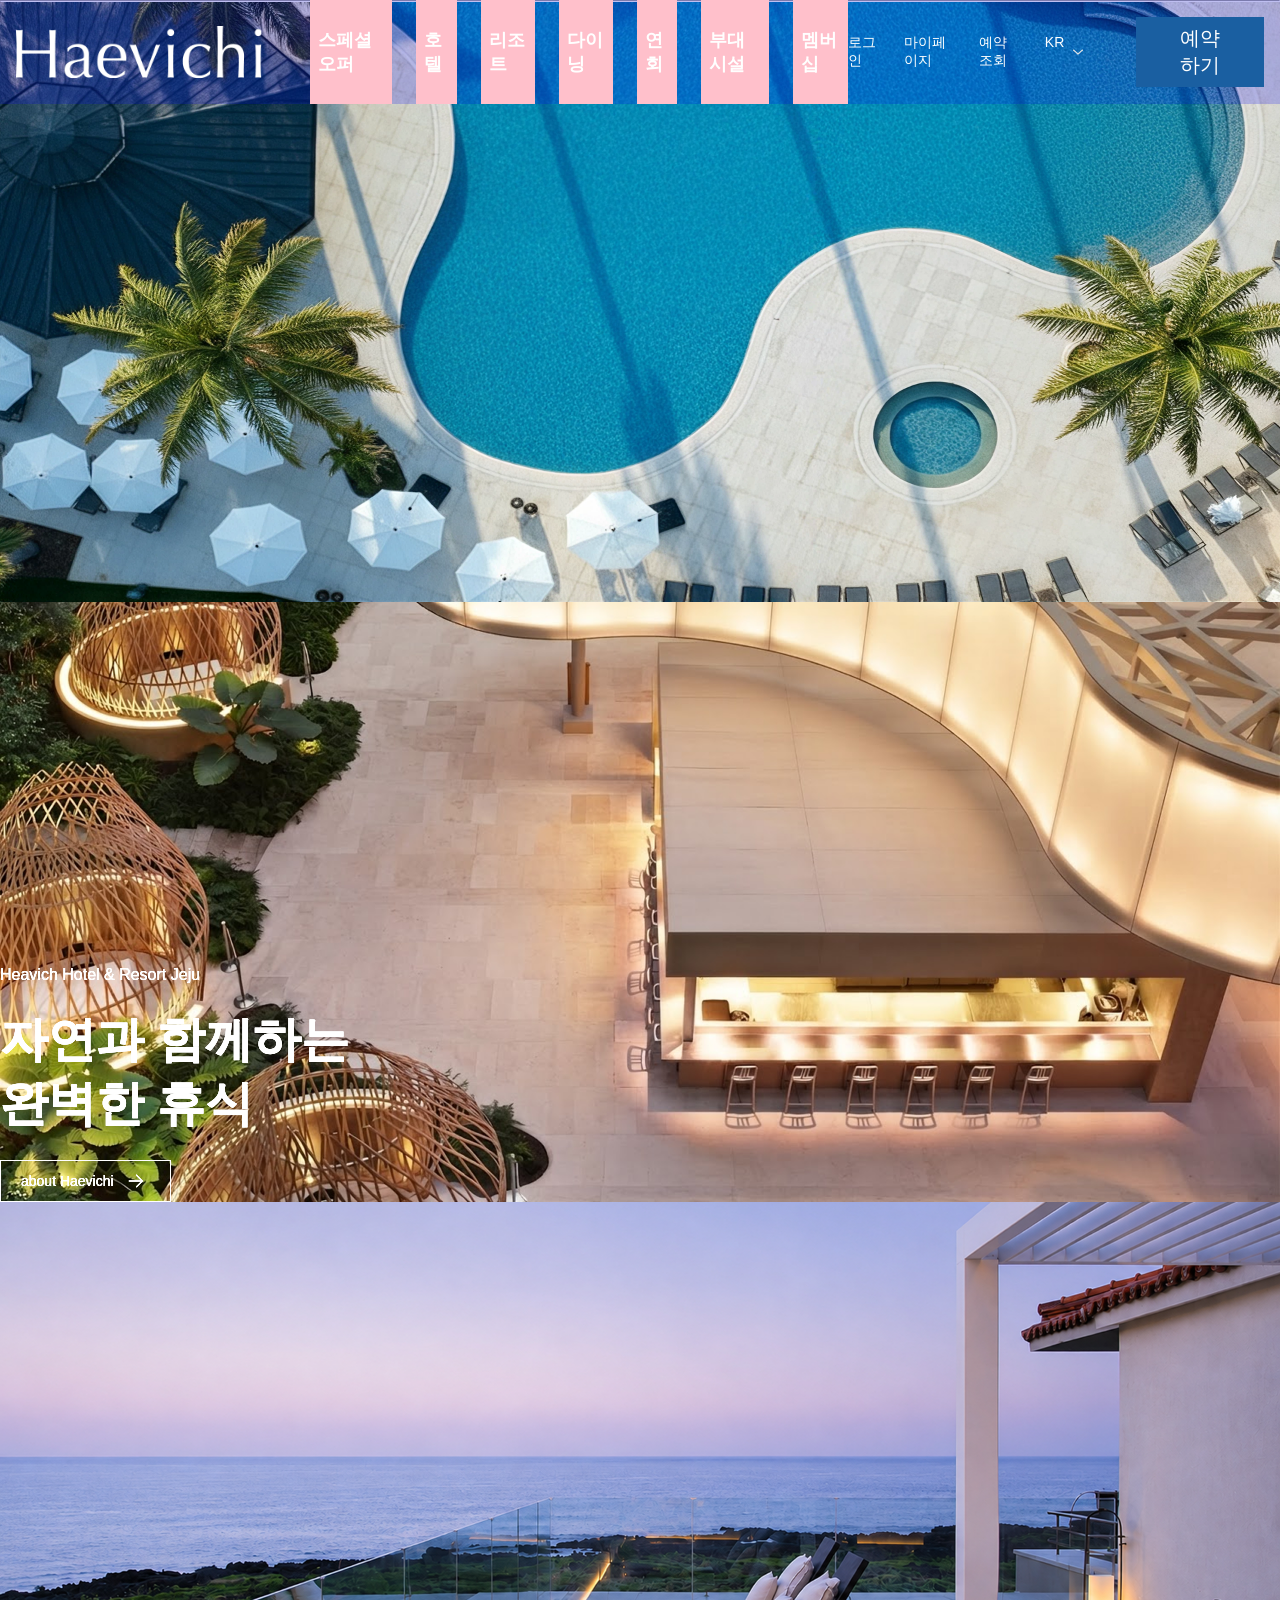
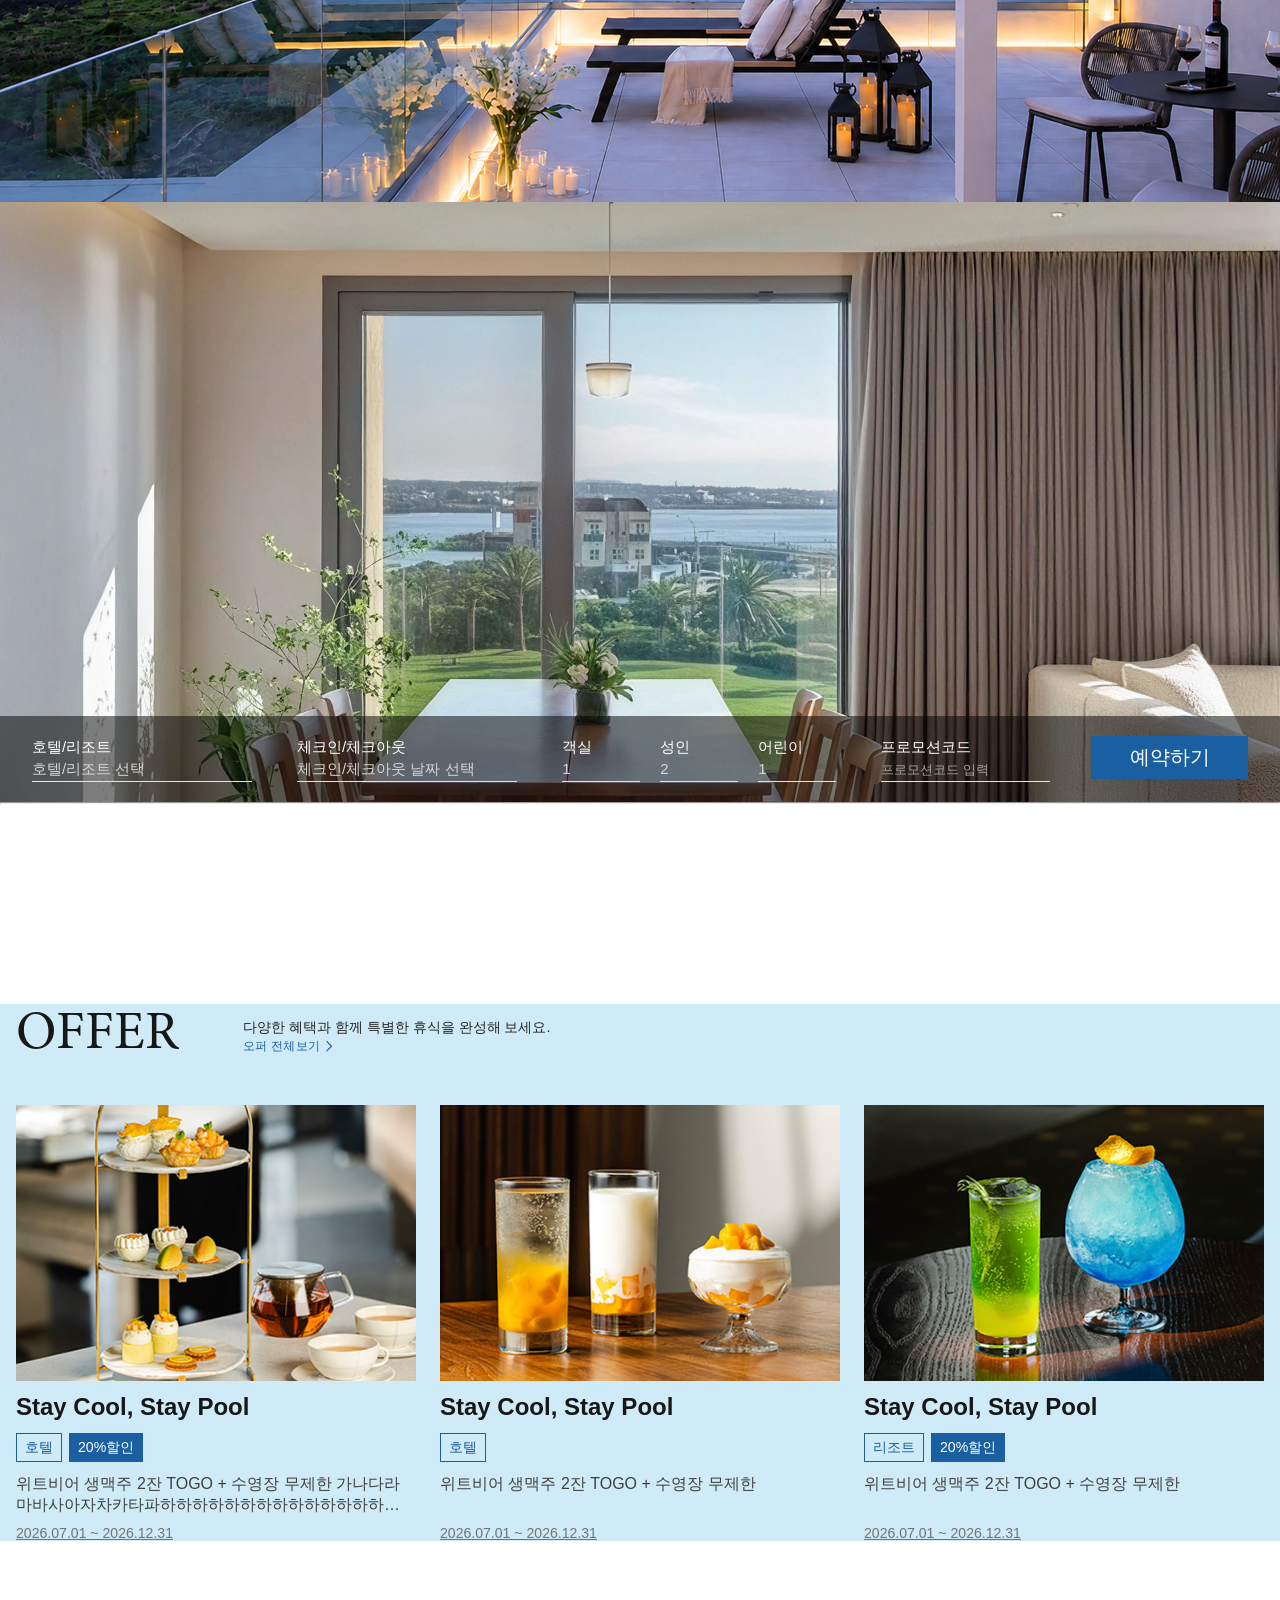
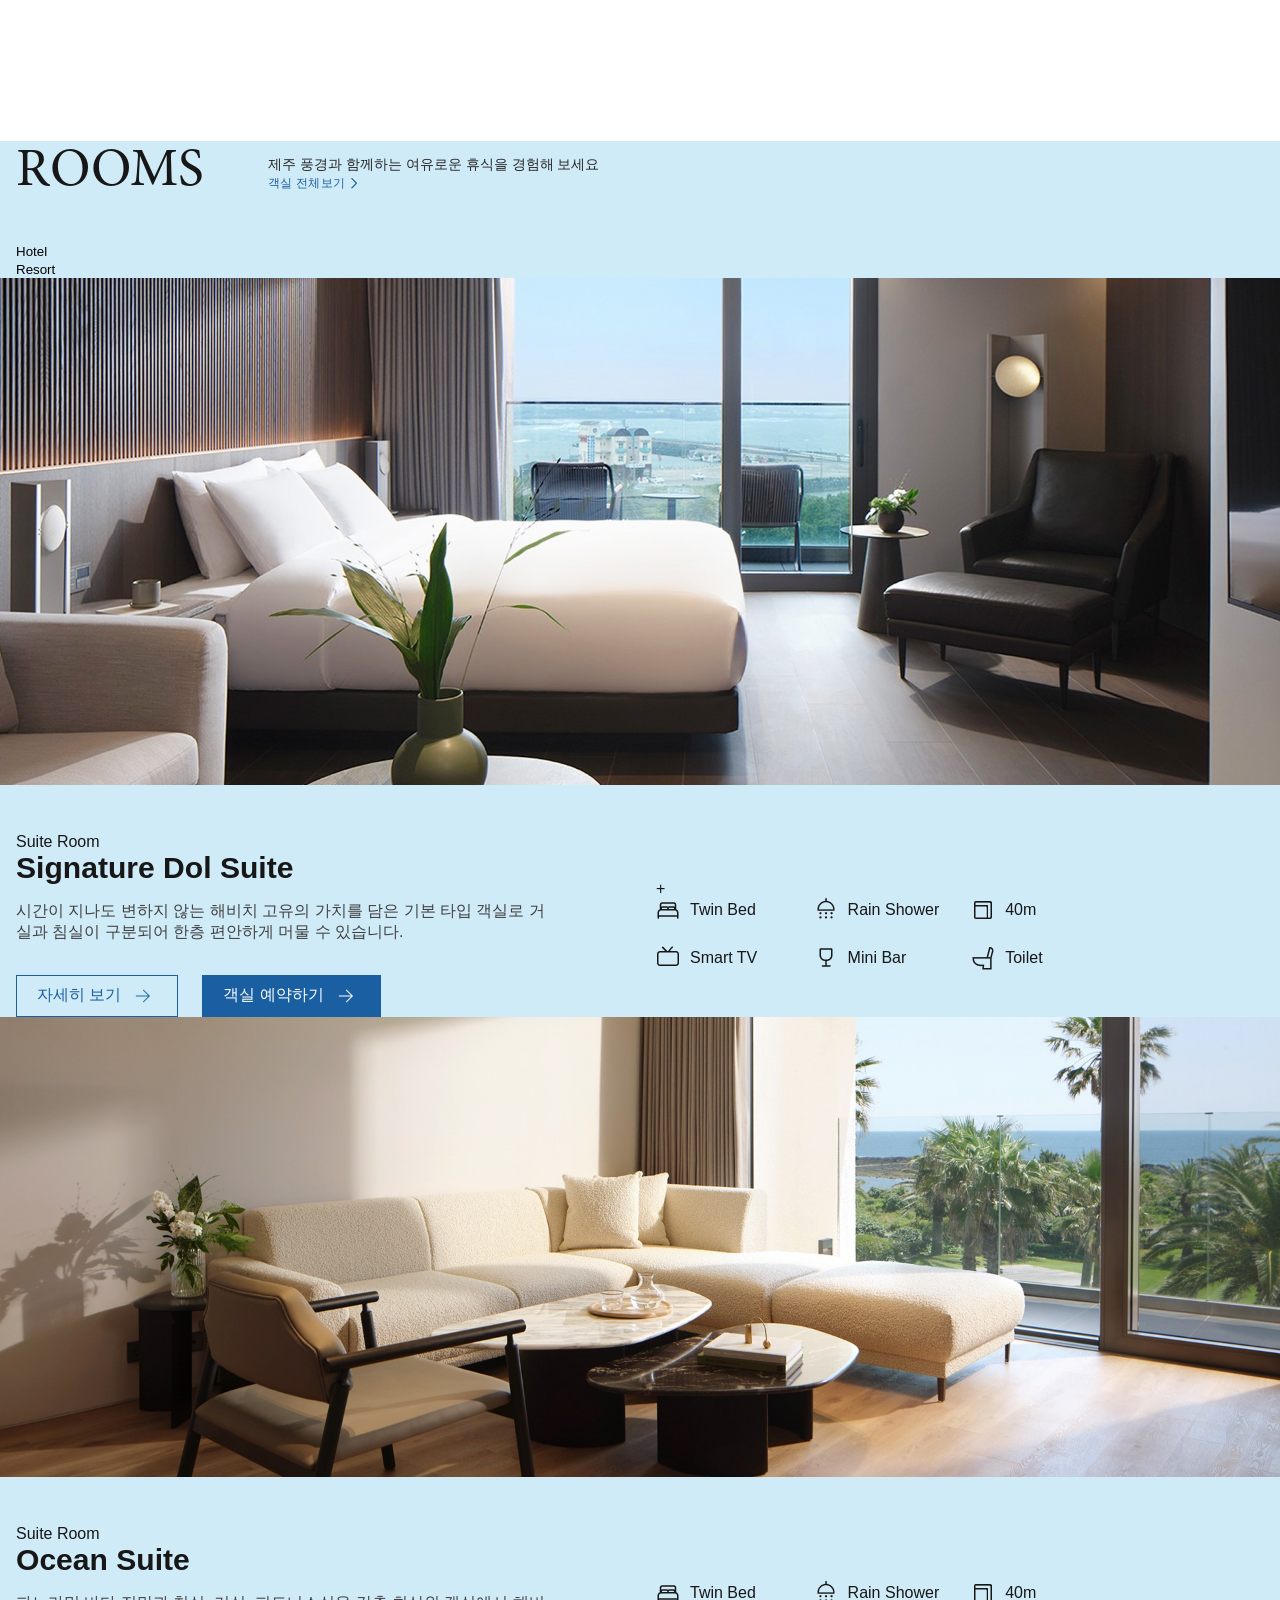
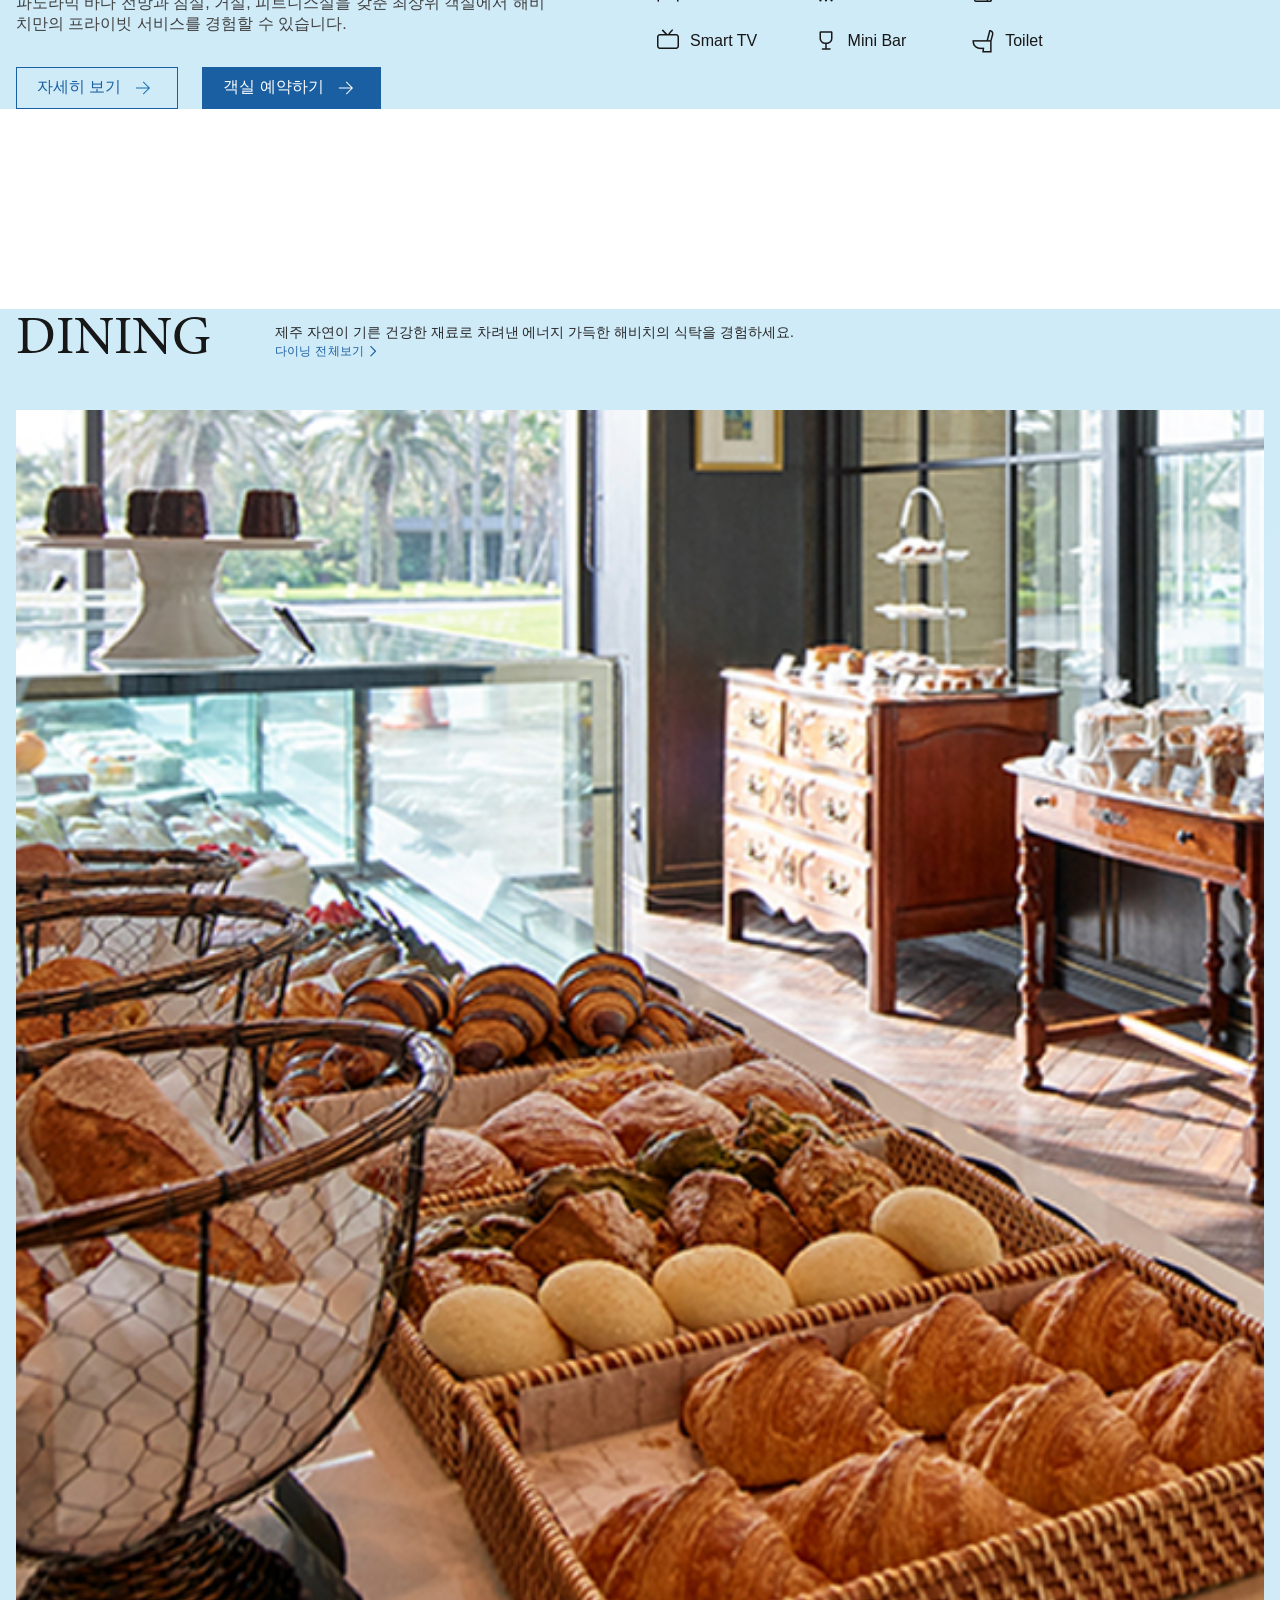
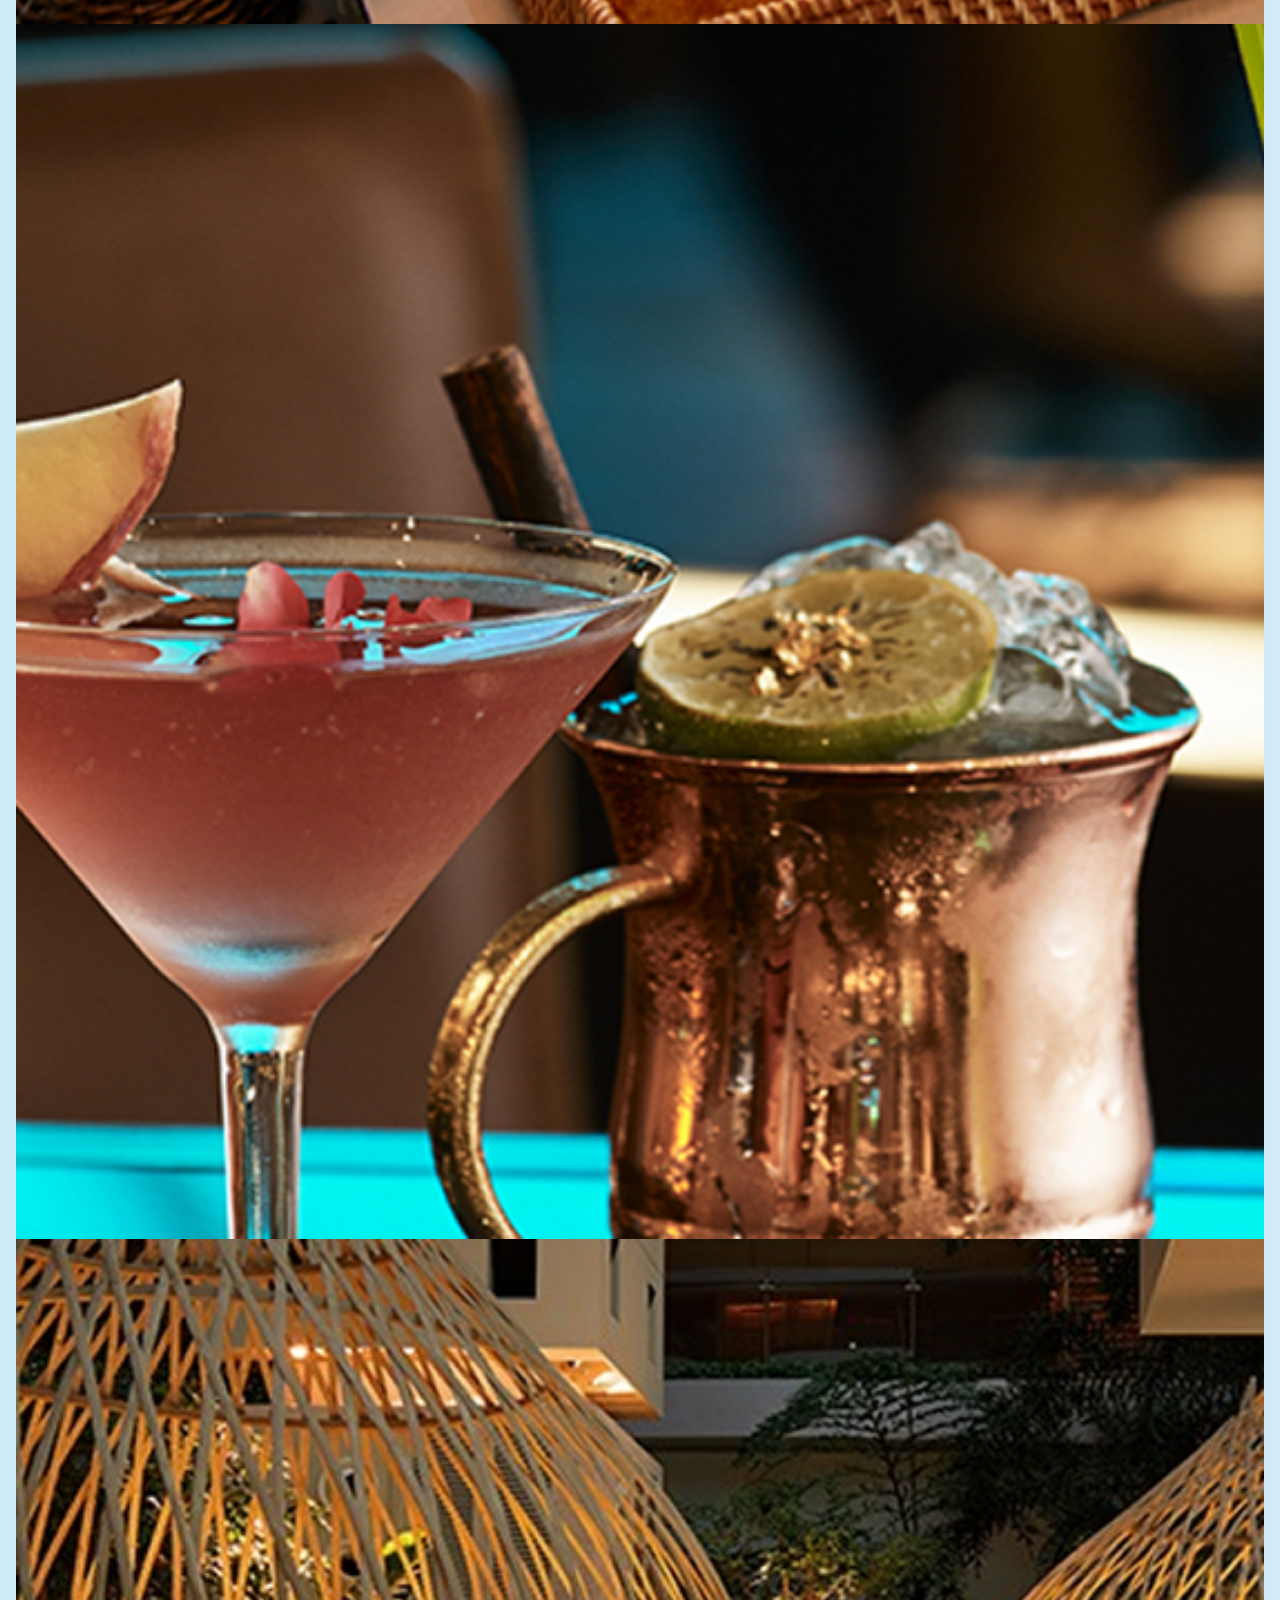
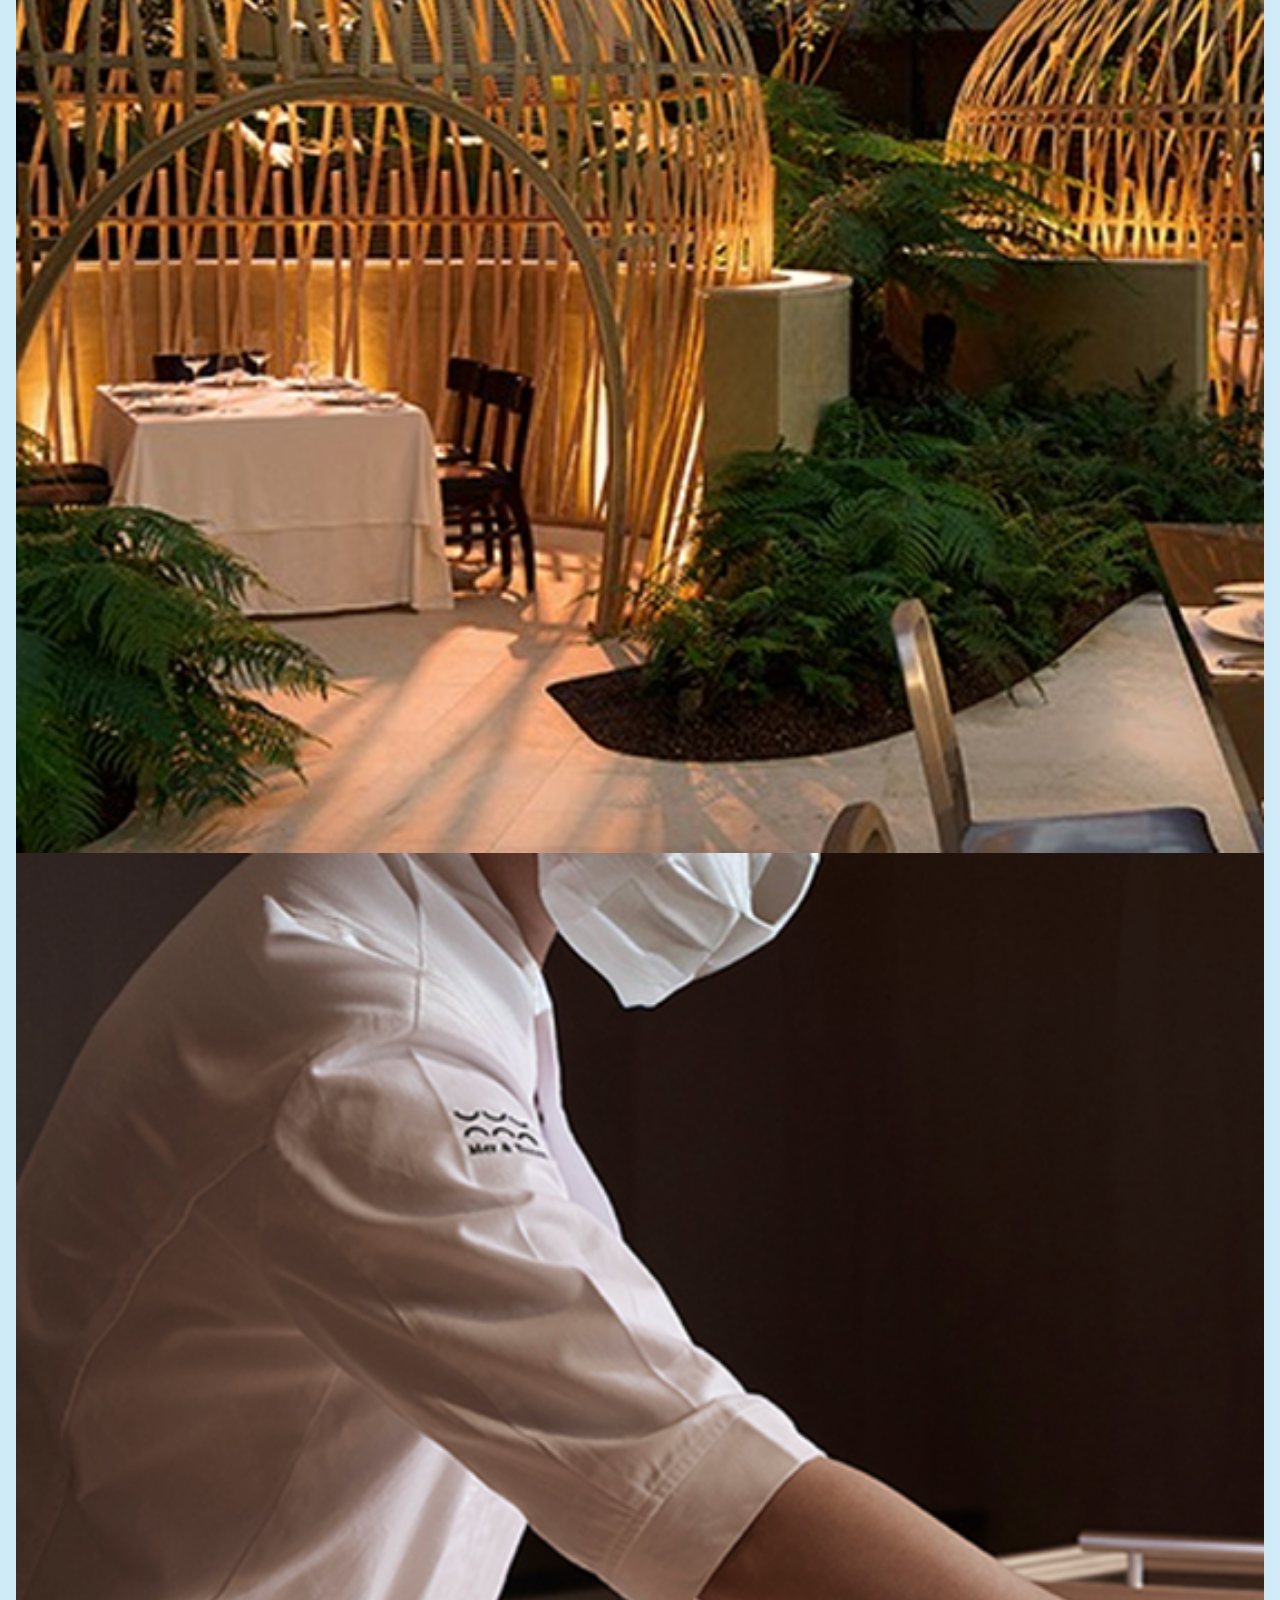
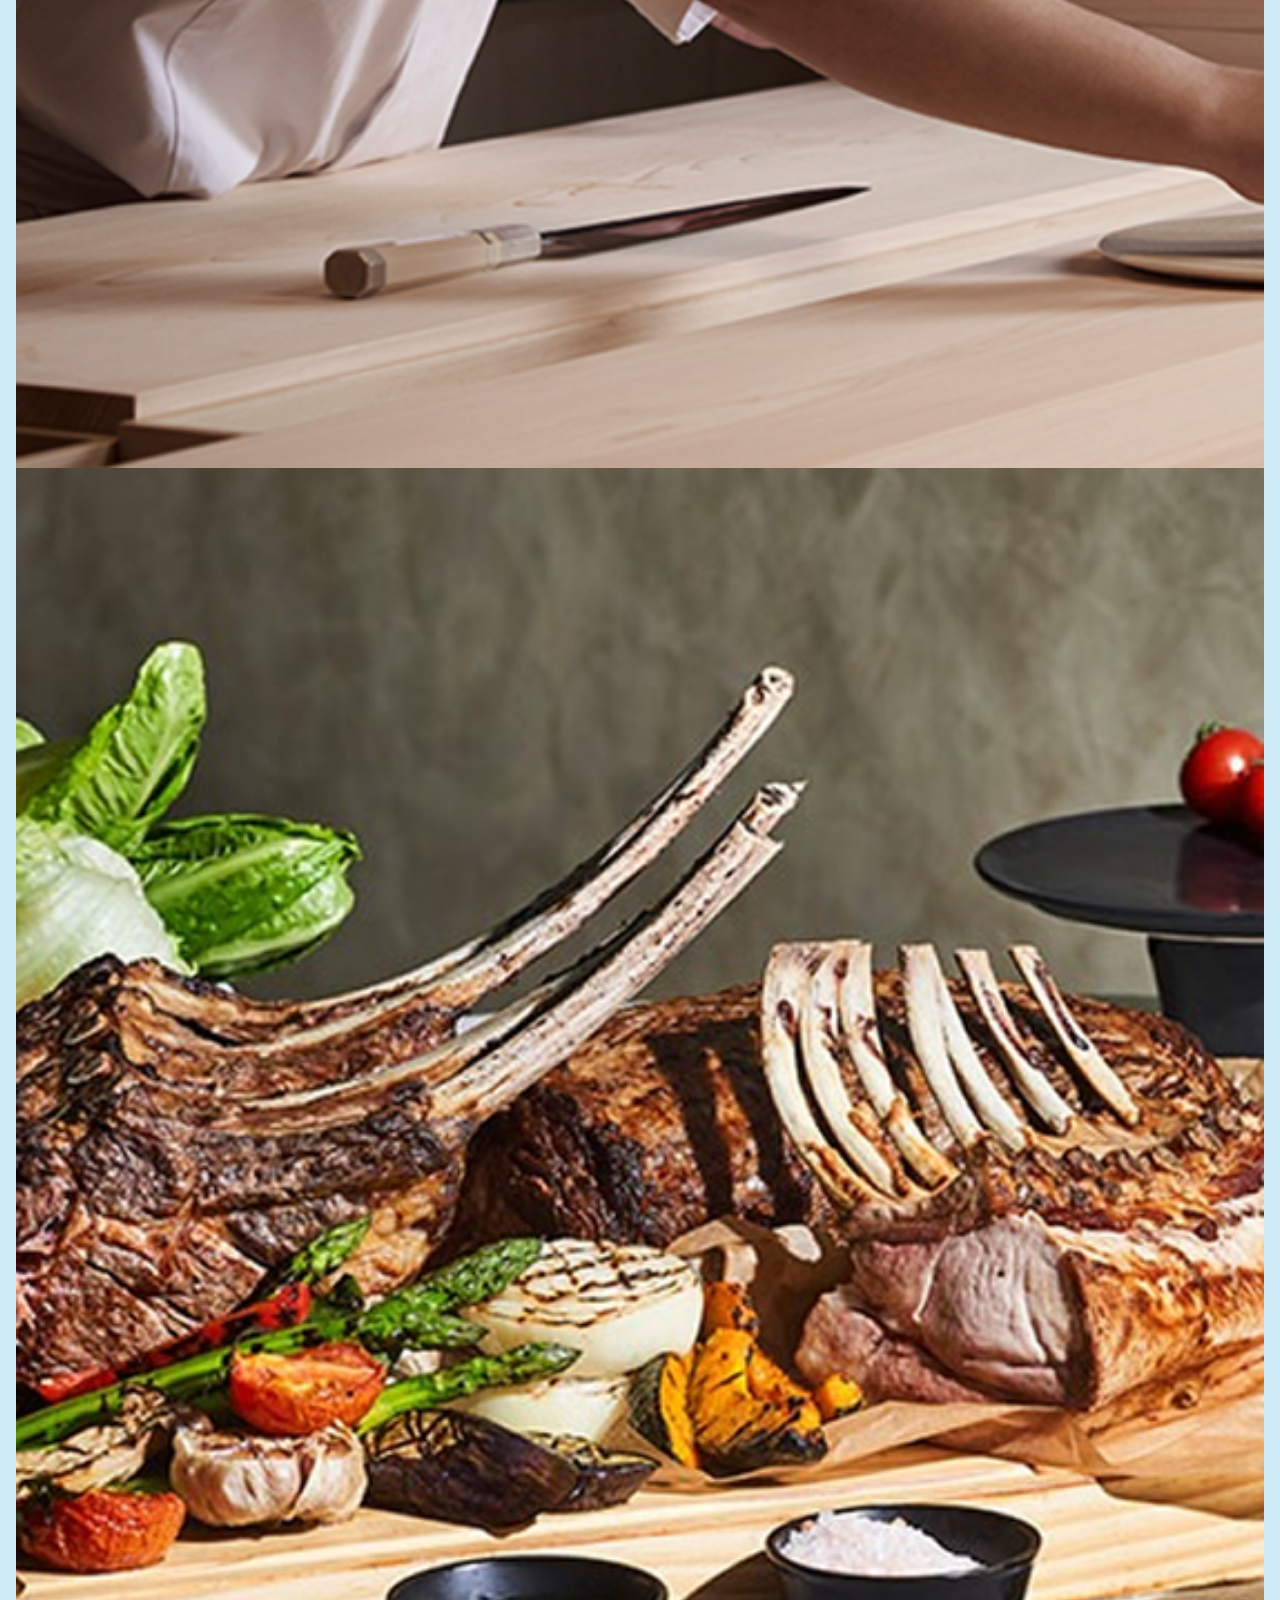
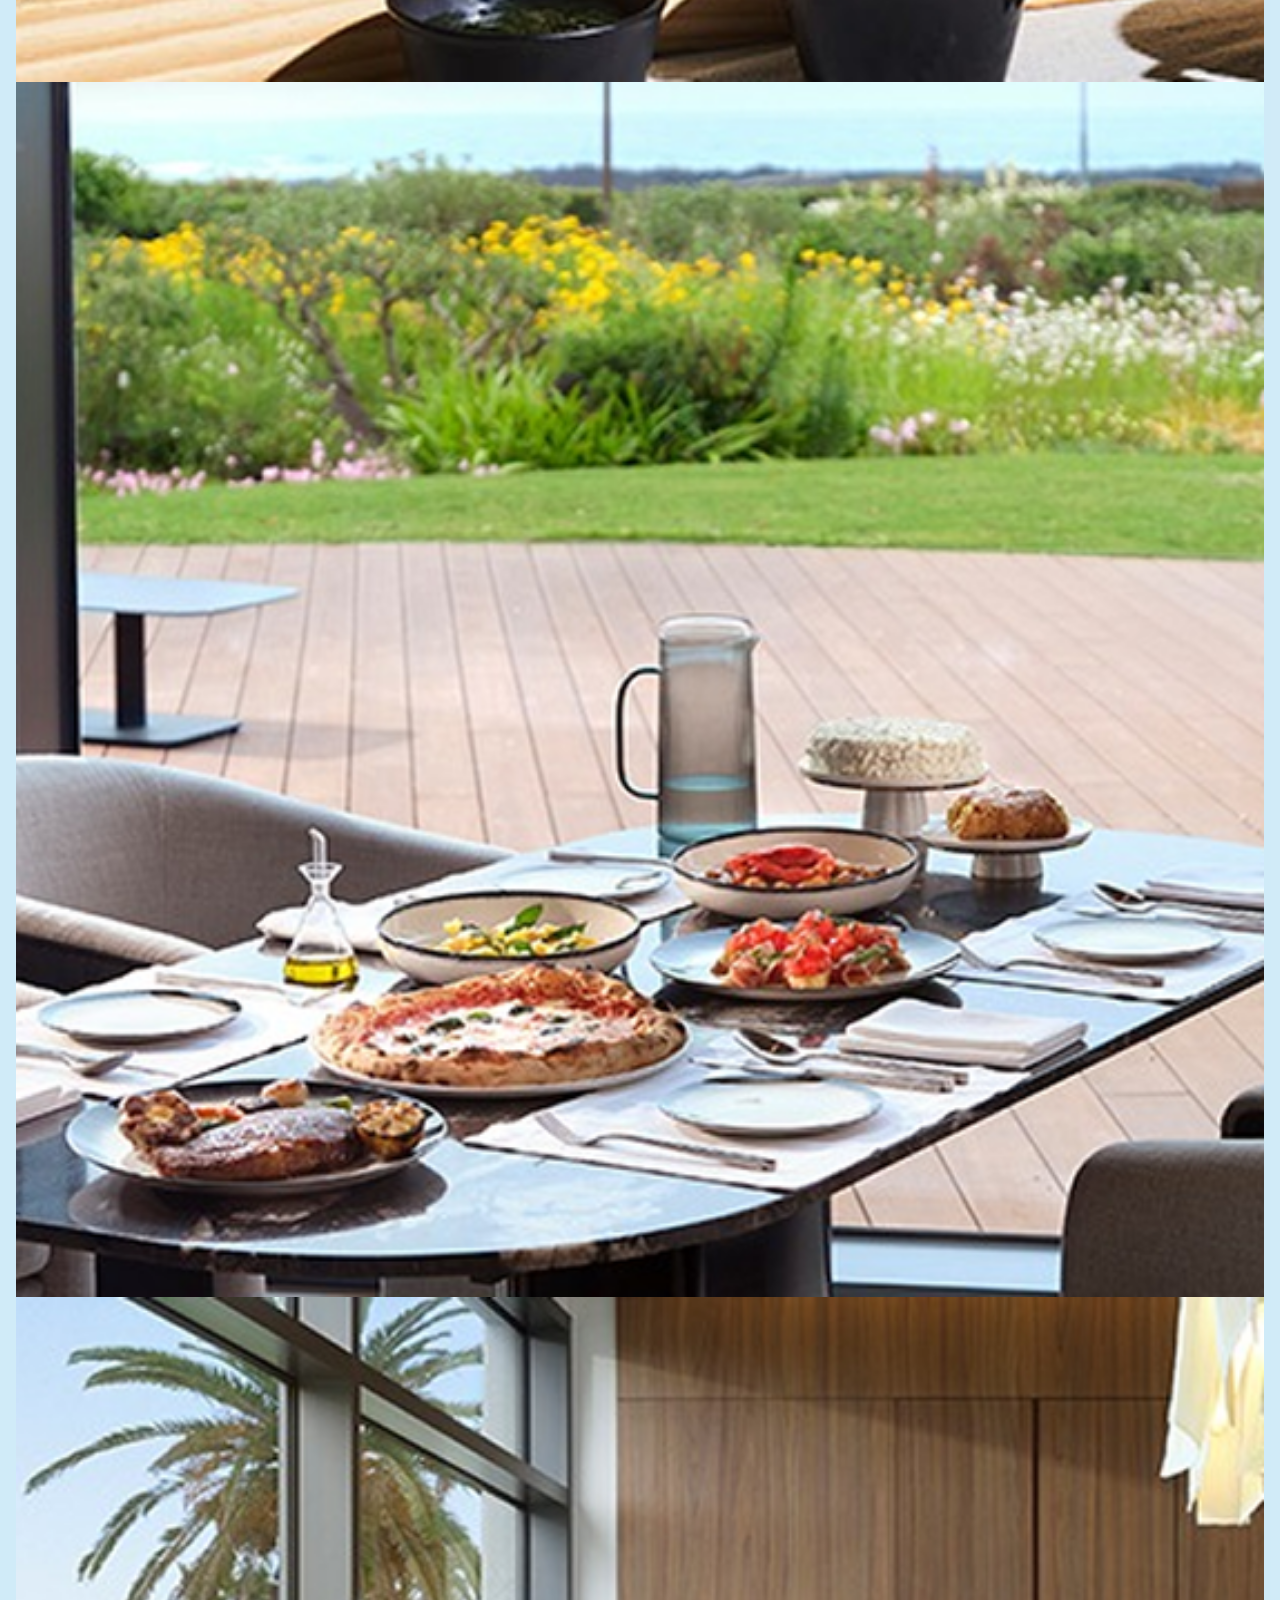
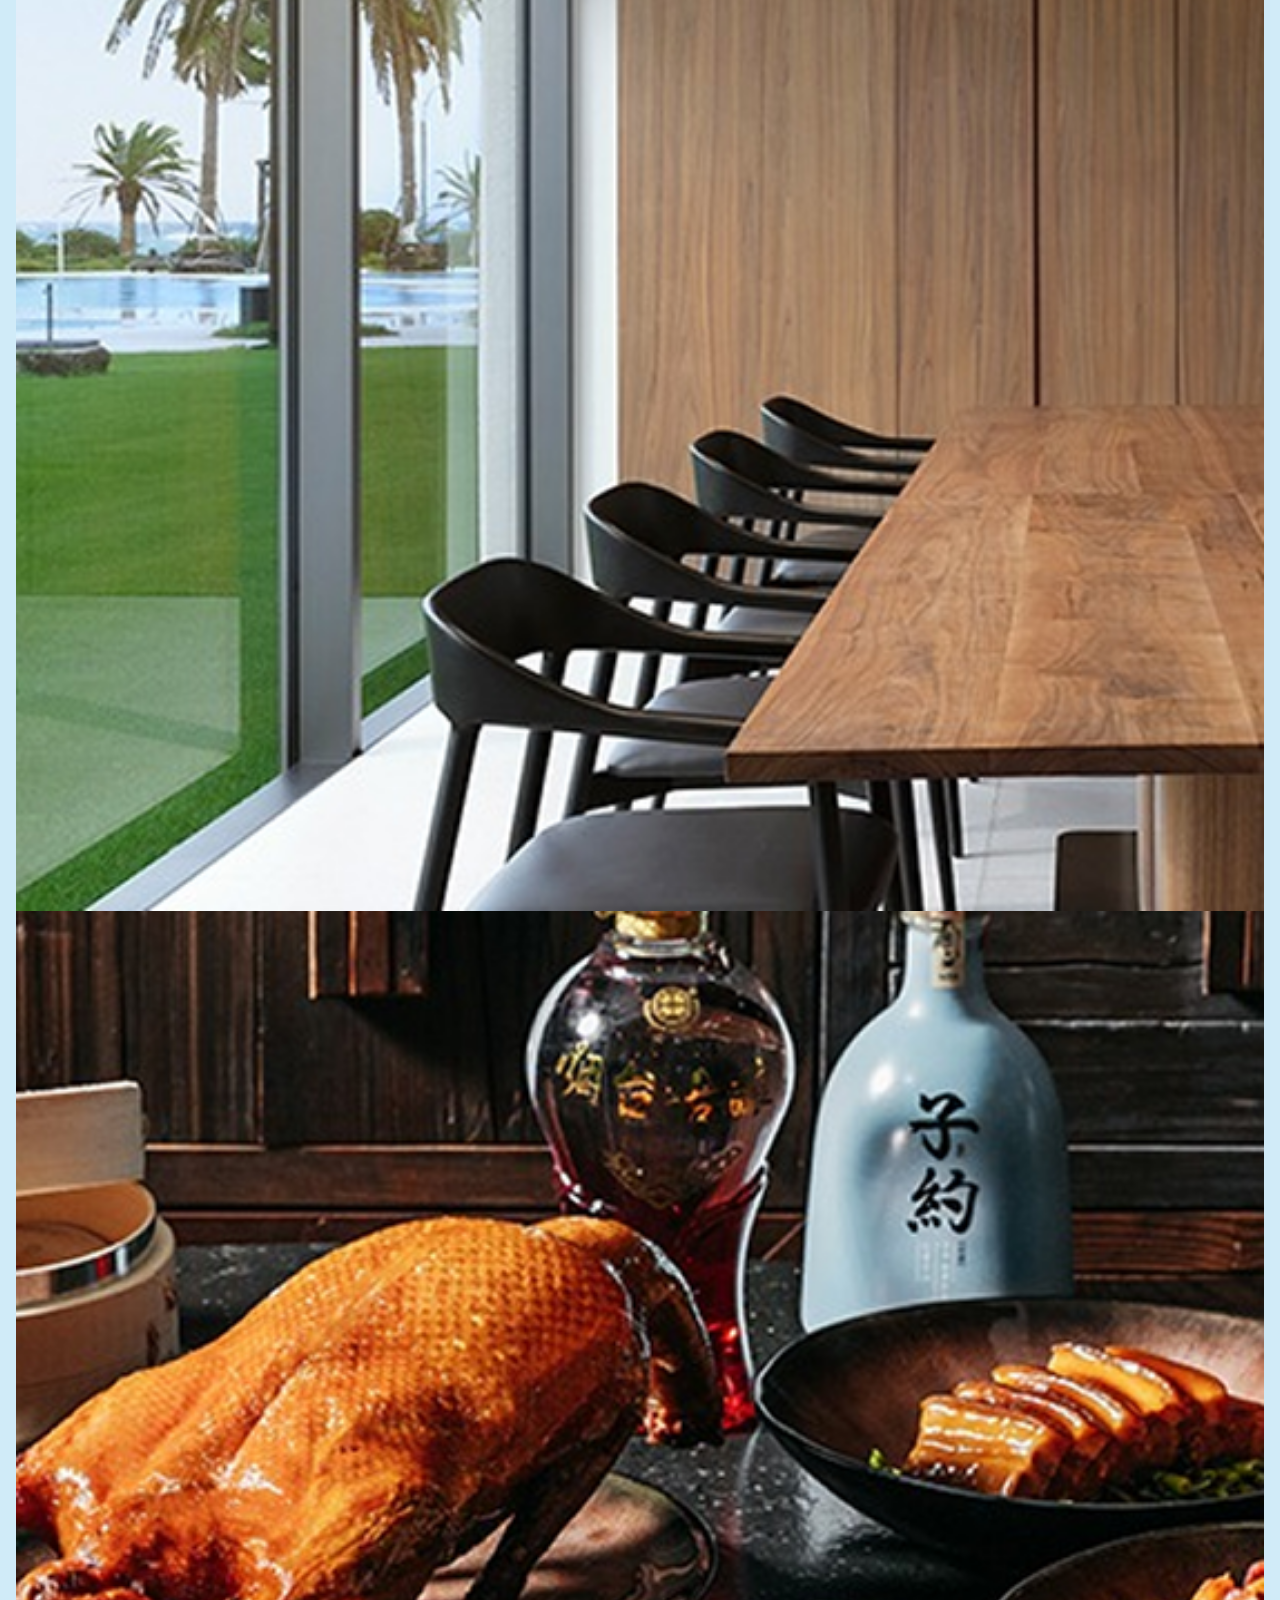
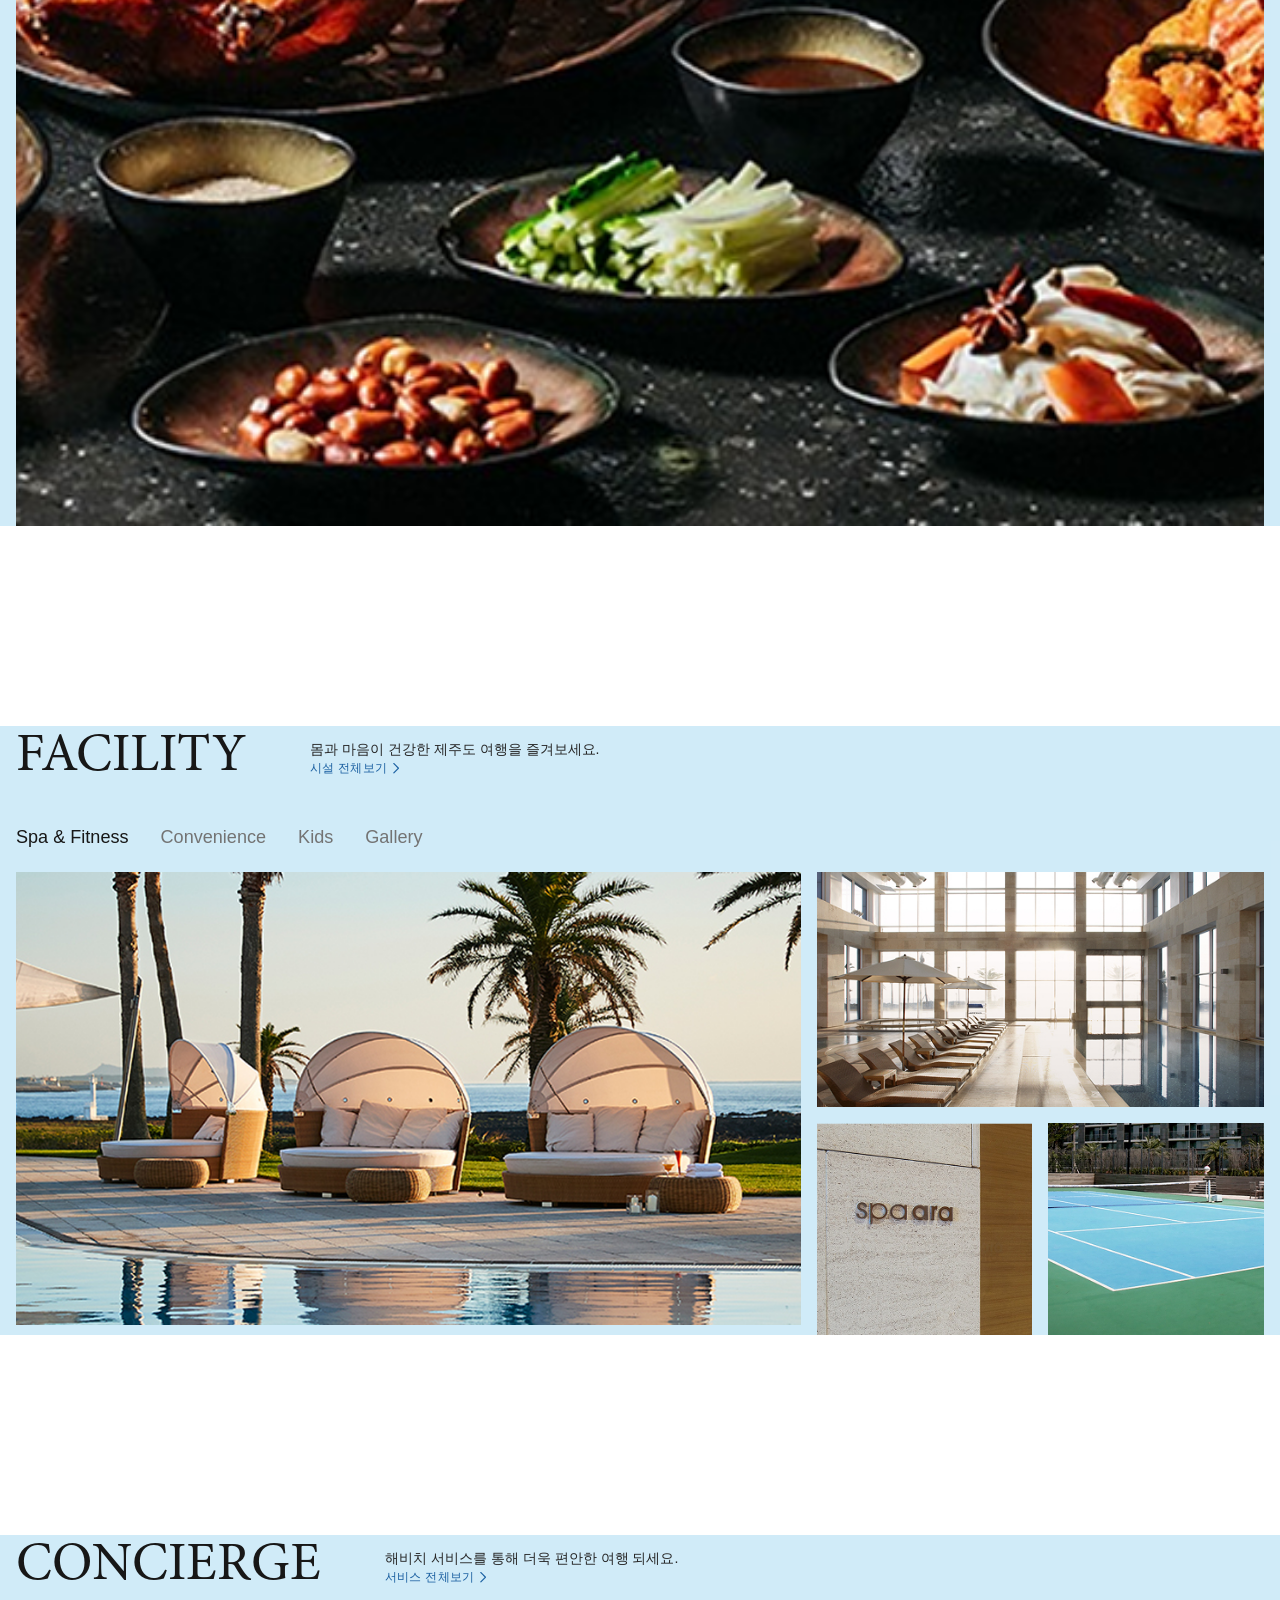
==== index.html @ 2979c154 "01-해비치 반응형까지 1차 완성" ====
<!DOCTYPE html>
<html lang="ko">

<head>
    <meta charset="UTF-8">
    <meta name="viewport" content="width=device-width, initial-scale=1.0">
    <title>해비치 호텔&리조트 제주</title>
    <link href="https://unpkg.com/aos@2.3.1/dist/aos.css" rel="stylesheet">
    <link rel="stylesheet" href="https://cdn.jsdelivr.net/npm/swiper@14.0.1/swiper-bundle.min.css" />
    <link rel="stylesheet" href="./css/common.css">
    <link rel="stylesheet" href="./font/font.css">
    <link rel="stylesheet" href="./css/style.css">
</head>

<body>
    <!-- skip -->
    <div class="skip-nav">
        <a href="#main">본문 바로가기</a>
    </div>
    <!-- 1. header -->
    <header>
        <div class="sub-bg"></div>
        <div class="header-inner">
            <div class="header-left">
                <h1 class="logo">
                    <a href="#">
                        <img src="./jeju_img/img_logo.png" alt="haevichi logo">
                    </a>
                </h1>
                <nav id="main-nav" aria-label="주요 메뉴">
                    <button type="button" class="close-btn" aria-label="메뉴 닫기"><i aria-hidden="true">close</i></button>
                    <ul class="main-menu">
                        <li>
                            <a href="#">스페셜오퍼</a>
                            <ul class="depth2">
                                <li><a href="#">객실패키지</a></li>
                                <li><a href="#">다이닝 프로모션</a></li>
                            </ul>
                        </li>
                        <li>
                            <a href="#">호텔</a>
                            <ul class="depth2">
                                <li>
                                    <a href="#">스탠다드</a>
                                    <ul class="depth3">
                                        <li><a href="#">수페리어</a></li>
                                        <li><a href="#">디럭스</a></li>
                                        <li><a href="#">이그제큐티브</a></li>
                                        <li><a href="#">온돌</a></li>
                                    </ul>
                                </li>
                                <li>
                                    <a href="#">스위트</a>
                                    <ul class="depth3">
                                        <li><a href="#">오션 스위트</a></li>
                                        <li><a href="#">패밀리 스위트</a></li>
                                        <li><a href="#">킹 스위트</a></li>
                                        <li><a href="#">온돌 스위트</a></li>
                                    </ul>
                                </li>
                                <li>
                                    <a href="#">프리미엄 스위트</a>
                                    <ul class="depth3">
                                        <li><a href="#">해비치/로얄 스위트</a></li>
                                        <li><a href="#">프레지덴셜 스위트</a></li>
                                    </ul>
                                </li>
                                <li>
                                    <a href="#">특별객실</a>
                                    <ul class="depth3">
                                        <li><a href="#">아니스지 스페이스</a></li>
                                    </ul>
                                </li>
                            </ul>
                        </li>
                        <li>
                            <a href="#">리조트</a>
                            <ul class="depth2">
                                <li>
                                    <a href="#">스위트</a>
                                    <ul class="depth3">
                                        <li><a href="#">주니어 스위트</a></li>
                                        <li><a href="#">오션 스위트</a></li>
                                        <li><a href="#">팜 스위트</a></li>
                                    </ul>
                                </li>
                                <li>
                                    <a href="#">프리미엄 스위트</a>
                                    <ul class="depth3">
                                        <li><a href="#">주니어스위트 테라스</a></li>
                                        <li><a href="#">클래식 스위트</a></li>
                                        <li><a href="#">그랜드 스위트</a></li>
                                    </ul>
                                </li>
                                <li>
                                    <a href="#">시그니처 스위트</a>
                                    <ul class="depth3">
                                        <li><a href="#">시그니처 돌 스위트</a></li>
                                        <li><a href="#">시그니처 바다 스위트</a></li>
                                        <li><a href="#">시그니처 노을 스위트</a></li>
                                    </ul>
                                </li>
                                <li>
                                    <a href="#">특별객실</a>
                                    <ul class="depth3">
                                        <li><a href="#">마스터 스위트</a></li>
                                    </ul>
                                </li>
                            </ul>
                        </li>
                        <li>
                            <a href="#">다이닝</a>
                            <ul class="depth2">
                                <li>
                                    <a href="#">레스토랑</a>
                                    <ul class="depth3">
                                        <li><a href="#">밀리우</a></li>
                                        <li><a href="#">메르&테르</a></li>
                                        <li><a href="#">섬모라</a></li>
                                        <li><a href="#">이디</a></li>
                                        <li><a href="#">하노루</a></li>
                                        <li><a href="#">다랑쉬</a></li>
                                    </ul>
                                </li>
                                <li>
                                    <a href="#">바</a>
                                    <ul class="depth3">
                                        <li><a href="#">바99</a></li>
                                    </ul>
                                </li>
                                <li>
                                    <a href="#">베이커리</a>
                                    <ul class="depth3">
                                        <li><a href="#">마고</a></li>
                                    </ul>
                                </li>
                            </ul>
                        </li>
                        <li>
                            <a href="#">연회</a>
                            <ul class="depth2">
                                <li><a href="#">그랜드볼륨</a></li>
                                <li><a href="#">크리스탈홀</a></li>
                                <li><a href="#">소규모 연회장</a></li>
                                <li><a href="#">케이터링</a></li>
                                <li><a href="#">상담문의</a></li>
                            </ul>
                        </li>
                        <li>
                            <a href="#">부대시설</a>
                            <ul class="depth2">
                                <li>
                                    <a href="#">스파 & 피트니스</a>
                                    <ul class="depth3">
                                        <li><a href="#">트윈 풀 (실내)</a></li>
                                        <li><a href="#">트윈 풀 (실외)</a></li>
                                        <li><a href="#">더 써드풀 (실외)</a></li>
                                        <li><a href="#">사우나</a></li>
                                        <li><a href="#">스파</a></li>
                                        <li><a href="#">피트니스 센터</a></li>
                                        <li><a href="#">테니스코드</a></li>
                                    </ul>
                                </li>
                                <li>
                                    <a href="#">편의시설</a>
                                    <ul class="depth3">
                                        <li><a href="#">마리</a></li>
                                        <li><a href="#">비즈니스 센터</a></li>
                                        <li><a href="#">편의점</a></li>
                                    </ul>
                                </li>
                                <li>
                                    <a href="#">키즈시설</a>
                                    <ul class="depth3">
                                        <li><a href="#">놀멍</a></li>
                                        <li><a href="#">엔터테인먼트 존</a></li>
                                    </ul>
                                </li>
                                <li>
                                    <a href="#">갤러리</a>
                                    <ul class="depth3">
                                    </ul>
                                </li>
                            </ul>

                        </li>
                        <li>
                            <a href="#">멤버십</a>
                        </li>
                    </ul>

                </nav>
            </div>
            <div class="header-right">
                <ul class="gnb-list">
                    <li><a href="#">로그인</a></li>
                    <li><a href="#">마이페이지</a></li>
                    <li><a href="#">예약조회</a></li>
                    <li class="lang-btn">
                        <a href="#">
                            <span>KR</span>
                        </a>
                        <ul class="lang-list">
                            <li><a href="#">ENG</a></li>
                            <li><a href="#">KOR</a></li>
                        </ul>
                    </li>
                </ul>
                <div class="re-right">
                    <button>예약하기</button>
                </div>
                <button type="button" class="ham-btn" aria-label="메뉴 열기"><img src="./hamburger-btn.svg" alt=""></button>
            </div>
        </div>
    </header>
    <hr>

    <!-- 2. main -->
    <main id="main">
        <div class="main-slider-wrap">
            <div class="main-slider swiper">
                <ul class="main-slider-list swiper-wrapper">
                    <li class="swiper-slide">
                        <div class="img-box"><img src="./Hero/hero1.png" alt=""></div>
                        <div class="text-box">
                            <span>Heavich Hotel & Resort Jeju</span>
                            <strong>자연과 함께하는<br>
                                완벽한 휴식</strong>
                            <p class="main-slider-more btn btn-white"><a href="#">about Haevichi</a></p>
                        </div>
                    </li>
                    <li class="swiper-slide">
                        <div class="img-box"><img src="./Hero/hero2.png" alt=""></div>
                        <div class="text-box">
                            <span>Heavich Hotel & Resort Jeju</span>
                            <strong>자연과 함께하는<br>
                                완벽한 휴식</strong>
                            <p class="main-slider-more btn btn-white"><a href="#">about Haevichi</a></p>
                        </div>
                    </li>
                    <li class="swiper-slide">
                        <div class="img-box"><img src="./Hero/hero3.png" alt=""></div>
                        <div class="text-box">
                            <span>Heavich Hotel & Resort Jeju</span>
                            <strong>자연과 함께하는<br>
                                완벽한 휴식</strong>
                            <p class="main-slider-more btn btn-white"><a href="#">about Haevichi</a></p>
                        </div>
                    </li>
                    <li class="swiper-slide">
                        <div class="img-box"><img src="./Hero/hero4.png" alt=""></div>
                        <div class="text-box">
                            <span>Heavich Hotel & Resort Jeju</span>
                            <strong>자연과 함께하는<br>
                                완벽한 휴식</strong>
                            <p class="main-slider-more btn btn-white"><a href="#">about Haevichi</a></p>
                        </div>
                    </li>
                </ul>
            </div>
            <div class="reservation-wrap inner">
                <div class="re-left">
                    <div>
                        <p class="re-item-title">호텔/리조트</p>
                        <p class="re-data select-hotel"><a href="#">호텔/리조트 선택</a></p>
                    </div>
                    <div>
                        <p class="re-item-title">체크인/체크아웃</p>
                        <p class="re-data select-date"><a href="#">체크인/체크아웃 날짜 선택</a></p>
                    </div>
                    <div class="count-set-wrap">
                        <div>
                            <p class="re-item-title">객실</p>
                            <p class="re-data select-room"><span>1</span></p>
                        </div>
                        <div>
                            <p class="re-item-title">성인</p>
                            <p class="re-data select-adult"><span>2</span></p>
                        </div>
                        <div>
                            <p class="re-item-title">어린이</p>
                            <p class="re-data select-child"><span>1</span></p>
                        </div>
                    </div>
                    <div>
                        <p class="re-item-title"><label for="promotion">프로모션코드</label></p>
                        <p class="re-data"><input id="promotion" placeholder="프로모션코드 입력"></p>
                    </div>
                </div>
                <div class="re-right"><button>예약하기</button></div>
                <div class="reservation-popup-wrap">
                    <div class="hotel-popup">
                        <h2 class="popup-title">호텔/리조트</h2>
                        <div>
                            <button>Haevichi Hotel Jeju</button>
                            <ul class="hotel-resort-list">
                                <li><a href="#">Haevichi Hotel Jeju</a></li>
                                <li><a href="#">Haevishi Resort Jeju</a></li>
                                <li><a href="#">Rollinghills Hotel</a></li>
                            </ul>
                        </div>
                        <ul class="btn-list">
                            <li><button class="popup-btn cancle-btn">취소</button></li>
                            <li><button class="popup-btn select-btn">날짜선택</button></li>
                        </ul>
                    </div>
                    <div class="date-popup">
                        <h2 class="popup-title">체크인/체크아웃</h2>
                        <div>여기는 달력 들어감</div>
                        <ul class="btn-list">
                            <li><button class="popup-btn cancle-btn">취소</button></li>
                            <li><button class="popup-btn select-btn">인원선택</button></li>
                        </ul>
                    </div>
                    <div class="room-popup">
                        <h2 class="popup-title">객실/인원</h2>
                        <div class="room-add-wrap">
                            <button>객실추가</button>
                            <ul class="select-room-list">
                                <li class="addRoom">
                                    <p>객실1</p>
                                    <div class="item-list">
                                        <div>
                                            <strong>성인</strong>
                                            <div class="count-wrap">
                                                <button type="button" aria-label="성인 인원 1명 감소">-</button>
                                                <span aria-live="polite">1</span>
                                                <button type="button" aria-label="성인 인원 1명 증가">+</button>
                                            </div>
                                        </div>
                                        <div>
                                            <strong>어린이</strong>
                                            <div class="count-wrap">
                                                <button type="button" aria-label="어린이 인원 1명 감소">-</button>
                                                <span aria-live="polite">1</span>
                                                <button type="button" aria-label="어린이 인원 1명 증가">+</button>
                                            </div>
                                        </div>
                                    </div>
                                </li>
                            </ul>
                            <div class="room-detail">
                                <p>※ 1객실당 성인과 어린이는 최대 4인까지 투숙 가능합니다.</p>
                                <p>※ 어린이 : 37개월이상~만 12세 이하</p>
                            </div>
                            <div class="promotion-code-wrap">
                                <label>
                                    <strong>프로모션 코드</strong>
                                    <input type="text" class="promotion-code">
                                </label>
                            </div>
                        </div>
                        <ul class="btn-list">
                            <li><button class="popup-btn cancle-btn">취소</button></li>
                            <li><button class="popup-btn select-btn">완료</button></li>
                        </ul>
                    </div>
                </div>
            </div>
        </div>
        <hr>
        <section class="offer-wrap">
            <div class="inner">
                <div class="title-box" data-aos="fade-right">
                    <h2 class="section-title">OFFER</h2>
                    <div>
                        <p>다양한 혜택과 함께 특별한 휴식을 완성해 보세요.</p>
                        <p class="more-btn"><a href="#">오퍼 전체보기</a></p>
                    </div>
                </div>
                <div class="offer-list-wrap">
                    <ul class="offer-list">
                        <li>
                            <div class="img-box">
                                <img src="./hae_img/Offer Image/Dining 1.png" alt="">
                                <div class="img-bg btn btn-white"><a href="#">자세히 보기</a></div>
                            </div>
                            <div class="text-box">
                                <h3>Stay Cool, Stay Pool</h3>
                                <p class="offer-kind">
                                    <span class="kind">호텔</span>
                                    <span class="sale">20%할인</span>
                                </p>
                                <p class="detail">위트비어 생맥주 2잔 TOGO + 수영장 무제한
                                    가나다라마바사아자차카타파하하하하하하하하하하하하하하하하하하하하하하하하하하하하하하하하하하하하하호호호호호호호호호호호호호호호호호호호호호호호후후후후후후후후후후후후
                                </p>
                                <p class="period">2026.07.01 ~ 2026.12.31</p>
                            </div>
                        </li>
                        <li>
                            <div class="img-box">
                                <img src="./hae_img/Offer Image/Dining 2.png" alt="">
                                <div class="img-bg btn btn-white"><a href="#">자세히 보기</a></div>
                            </div>
                            <div class="text-box">
                                <h3>Stay Cool, Stay Pool</h3>
                                <p class="offer-kind">
                                    <span class="kind">호텔</span>
                                </p>
                                <p class="detail">위트비어 생맥주 2잔 TOGO + 수영장 무제한</p>
                                <p class="period">2026.07.01 ~ 2026.12.31</p>
                            </div>
                        </li>
                        <li>
                            <div class="img-box">
                                <img src="./hae_img/Offer Image/Dining 3.png" alt="">
                                <div class="img-bg btn btn-white"><a href="#">자세히 보기</a></div>
                            </div>
                            <div class="text-box">
                                <h3>Stay Cool, Stay Pool</h3>
                                <p class="offer-kind">
                                    <span class="kind">리조트</span>
                                    <span class="sale">20%할인</span>
                                </p>
                                <p class="detail">위트비어 생맥주 2잔 TOGO + 수영장 무제한</p>
                                <p class="period">2026.07.01 ~ 2026.12.31</p>
                            </div>
                        </li>
                        <li>
                            <div class="img-box">
                                <img src="./hae_img/Offer Image/Dining 4.png" alt="">
                                <div class="img-bg"><a href="#">자세히 보기</a></div>
                            </div>
                            <div class="text-box">
                                <h3>Stay Cool, Stay Pool</h3>
                                <p class="offer-kind">
                                    <span class="kind">호텔</span>
                                </p>
                                <p class="detail">위트비어 생맥주 2잔 TOGO + 수영장 무제한</p>
                                <p class="period">2026.07.01 ~ 2026.12.31</p>
                            </div>
                        </li>
                    </ul>
                </div>
            </div>
        </section>

        <section class="rooms-wrap">
            <div class="inner">
                <div class="title-box" data-aos="fade-right">
                    <h2 class="section-title">rooms</h2>
                    <div>
                        <p>제주 풍경과 함께하는 여유로운 휴식을 경험해 보세요</p>
                        <p class="more-btn"><a href="#">객실 전체보기</a></p>
                    </div>
                </div>
                <!-- ul.room-tab-menu>li*2>a[href="#"]+ul>li*4>a[href="#"] -->
                <!-- <ul class="room-tab-menu tab-menu">
                    <li class="active"><a href="#">Hotel</a> </li>
                    <li> <a href="#">Resort</a> </li>
                </ul> -->
                <div class="roomtabs">
                    <ul role="tablist" aria-label="객실 유형">
                        <li role="presentation" class="active">
                            <button type="button" role="tab" aria-controls="hotel panel">Hotel</button>
                        </li>

                        <li role="presentation">
                            <button type="button" role="tab" id="resort-tab" aria-selected="false"
                                aria-controls="resort-panel" tabindex="-1">Resort</button>
                        </li>
                    </ul>
                </div>
            </div>
            <div class="room-type-wrap">
                <div class="room-type-hotel swiper">
                    <ul class="swiper-wrapper">
                        <li class="swiper-slide">
                            <div class="img-box">
                                <img src="./hae_img/Room Image/hotel_01.png" alt="">
                            </div>
                            <div class="text-box inner">
                                <div class="left">

                                    <h3>Honors G Space</h3>
                                    <p>제네시스의 정체성과 제주의 자연을 담아 차별화된 라이프스타일을 <br>경험하는 공간입니다.</p>
                                    <div>
                                        <p class="btn"><a href="#">자세히 보기</a></p>
                                        <p class="btn btn-pri"><a href="#">객실 예약하기</a></p>
                                    </div>
                                </div>
                                <div class="right">
                                    <div class="room-info-list">
                                        <div><img src="./Icon/Room/Bed/24.png" alt=""><span>Twin Bed</span>
                                        </div>
                                        <div><img src="./Icon/Room/Shower/24.png" alt=""><span>Rain
                                                Shower</span>
                                        </div>
                                        <div><img src="./Icon/Room/Size/24.png" alt=""><span>40m</span></div>
                                        <div><img src="./Icon/TV/Bed/24.png" alt=""><span>Smart TV</span>
                                        </div>
                                        <div><img src="./Icon/Room/Bar/24.png" alt=""><span>Mini Bar</span>
                                        </div>
                                        <div><img src="./Icon/Room/Toilet/24.png" alt=""><span>Toilet</span>
                                        </div>
                                    </div>
                                </div>
                            </div>
                        </li>
                        <li class="swiper-slide">
                            <div class="img-box">
                                <img src="./hae_img/Room Image/hotel 02.png" alt="">
                            </div>
                            <div class="text-box inner">
                                <div class="left">

                                    <h3>Superior</h3>
                                    <p>다채로운 제주의 풍경을 담은 객실에서 계절의 흐름을 느끼며 편안한 휴식을 <br> 즐길 수 있습니다.</p>
                                    <div>
                                        <p class="btn"><a href="#">자세히 보기</a></p>
                                        <p class="btn btn-pri"><a href="#">객실 예약하기</a></p>
                                    </div>
                                </div>
                                <div class="right">
                                    <div class="room-info-list">
                                        <div><img src="./Icon/Room/Bed/24.png" alt=""><span>Twin Bed</span>
                                        </div>
                                        <div><img src="./Icon/Room/Shower/24.png" alt=""><span>Rain
                                                Shower</span>
                                        </div>
                                        <div><img src="./Icon/Room/Size/24.png" alt=""><span>40m</span></div>
                                        <div><img src="./Icon/TV/Bed/24.png" alt=""><span>Smart TV</span>
                                        </div>
                                        <div><img src="./Icon/Room/Bar/24.png" alt=""><span>Mini Bar</span>
                                        </div>
                                        <div><img src="./Icon/Room/Toilet/24.png" alt=""><span>Toilet</span>
                                        </div>
                                    </div>
                                </div>
                            </div>
                        </li>

                    </ul>
                    <div class="swiper-button-next"></div>
                    <div class="swiper-button-prev"></div>
                </div>
                <div class="room-type-resort on swiper">
                    <ul class="swiper-wrapper">
                        <li class="swiper-slide">
                            <div class="img-box">
                                <img src="./hae_img/Room Image/resort_03.png" alt="">
                            </div>
                            <div class="text-box inner">
                                <div class="left">
                                    <span>Suite Room</span>
                                    <h3>Signature Dol Suite</h3>
                                    <p>시간이 지나도 변하지 않는 해비치 고유의 가치를 담은 기본 타입 객실로 거실과 침실이 구분되어 한층 편안하게 머물 수 있습니다.</p>
                                    <div>
                                        <p class="btn"><a href="#">자세히 보기</a></p>
                                        <p class="btn btn-pri"><a href="#">객실 예약하기</a></p>
                                    </div>
                                </div>
                                <div class="right">+
                                    <div class="room-info-list">
                                        <div><img src="./Icon/Room/Bed/24.png" alt="침대"><span>Twin Bed</span>
                                        </div>
                                        <div><img src="./Icon/Room/Shower/24.png" alt="샤워기"><span>Rain Shower</span>
                                        </div>
                                        <div><img src="./Icon/Room/Size/24.png" alt="방크기"><span>40m</span></div>
                                        <div><img src="./Icon/TV/Bed/24.png" alt="TV"><span>Smart TV</span>
                                        </div>
                                        <div><img src="./Icon/Room/Bar/24.png" alt="Bar"><span>Mini Bar</span>
                                        </div>
                                        <div><img src="./Icon/Room/Toilet/24.png" alt="화장실"><span>Toilet</span>
                                        </div>
                                    </div>
                                </div>
                            </div>
                        </li>
                        <li class="swiper-slide">
                            <div class="img-box">
                                <img src="./hae_img/Room Image/resort_04.png" alt="">
                            </div>
                            <div class="text-box inner">
                                <div class="left">
                                    <span>Suite Room</span>
                                    <h3>Ocean Suite</h3>
                                    <p>파노라믹 바다 전망과 침실, 거실, 피트니스실을 갖춘 최상위 객실에서 해비치만의 프라이빗 서비스를 경험할 수 있습니다.</p>
                                    <div>
                                        <p class="btn"><a href="#">자세히 보기</a></p>
                                        <p class="btn btn-pri"><a href="#">객실 예약하기</a></p>
                                    </div>
                                </div>
                                <div class="right">
                                    <div class="room-info-list">
                                        <div><img src="./Icon/Room/Bed/24.png" alt="침대"><span>Twin Bed</span>
                                        </div>
                                        <div><img src="./Icon/Room/Shower/24.png" alt="샤워기"><span>Rain Shower</span>
                                        </div>
                                        <div><img src="./Icon/Room/Size/24.png" alt="방크기"><span>40m</span></div>
                                        <div><img src="./Icon/TV/Bed/24.png" alt="TV"><span>Smart TV</span>
                                        </div>
                                        <div><img src="./Icon/Room/Bar/24.png" alt="Bar"><span>Mini Bar</span>
                                        </div>
                                        <div><img src="./Icon/Room/Toilet/24.png" alt="화장실"><span>Toilet</span>
                                        </div>
                                    </div>
                                </div>
                            </div>
                        </li>
                    </ul>
                    <div class="swiper-button-next"></div>
                    <div class="swiper-button-prev"></div>
                </div>
            </div>
        </section>
        <section class="dining-wrap">
            <div class="inner">
                <div class="title-box" data-aos="fade-right">
                    <h2 class="section-title">DINING</h2>
                    <div>
                        <p>제주 자연이 기른 건강한 재료로 차려낸 에너지 가득한 해비치의 식탁을 경험하세요.</p>
                        <p class="more-btn"><a href="#">다이닝 전체보기</a></p>
                    </div>
                </div>


                <div class="dining-list-wrap swiper">
                    <ul class="dining-list swiper-wrapper">
                        <li class="swiper-slide">
                            <div class="img-box"><img src="./hae_img/Dining Image/bakery.png" alt=""></div>
                            <div class="text-box">
                                <h3>마고</h3>
                                <p>정통 프랑스 레시피를 재현해 매일 갓 구워낸 베이커리와 신선한 음료로 입안 가득 행복을 느껴보세요.</p>
                                <div>
                                    <p class="btn btn-white"><a href="#">식당 둘러보기</a></p>
                                </div>
                            </div>
                        </li>
                        <li class="swiper-slide">
                            <div class="img-box"><img src="./hae_img/Dining Image/bar.png" alt=""></div>
                            <div class="text-box">
                                <h3>바99</h3>
                                <p>감미로운 라이브 연주와 함께 와인, 칵테일, 위스키 등 다양한 음료를 품격있는 분위기에서 즐겨보세요.</p>
                                <div>
                                    <p class="btn btn-white"><a href="#">식당 둘러보기</a></p>
                                </div>
                            </div>
                        </li>
                        <li class="swiper-slide">
                            <div class="img-box"><img src="./hae_img/Dining Image/restaurant1.png" alt=""></div>
                            <div class="text-box">
                                <h3>밀리우</h3>
                                <p>제주의 숲, 곶자왈을 모티브로 한 실내 정원에 둘러싸인 이국적인 분위기에서 로컬 식재료로 완성된 깊이 있는 프렌치 파인 다이닝을 경험해보세요.</p>
                                <div>
                                    <p class="btn btn-white"><a href="#">식당 둘러보기</a></p>
                                </div>
                            </div>
                        </li>
                        <li class="swiper-slide">
                            <div class="img-box"><img src="./hae_img/Dining Image/restaurant2.png" alt=""></div>
                            <div class="text-box">
                                <h3>메르&테르 [리뉴얼 중]</h3>
                                <p>푸른 바다와 자연이 만든 최고의 식재료들로 준비한 전통 관서식 스키야키를 선보입니다.</p>
                                <div>
                                    <p class="btn btn-white"><a href="#">식당 둘러보기</a></p>
                                </div>
                            </div>
                        </li>
                        <li class="swiper-slide">
                            <div class="img-box"><img src="./hae_img/Dining Image/restaurant3.png" alt=""></div>
                            <div class="text-box">
                                <h3>하노루 [리뉴얼 중]</h3>
                                <p>한라산 백록담의 하얀 사슴을 의미하는 하노루. 그 순수함과 깨끗함을 담아 세심하게 고른 품질 높은 제주산 한우와 흑돼지를 정성껏 구워드립니다. </p>
                                <div>

                                    <p class="btn btn-white"><a href="#">식당 둘러보기</a></p>
                                </div>
                            </div>
                        </li>
                        <li class="swiper-slide">
                            <div class="img-box"><img src="./hae_img/Dining Image/restaurant4.png" alt=""></div>
                            <div class="text-box">
                                <h3>이디</h3>
                                <p>지중해의 볼드한 벽체와 아치 형태의 휴양지 분위기 속에서 갓 구워낸 화덕 피자와 더불어 이태리 정통의 맛을 느껴보세요. </p>
                                <div>
                                    <p class="btn btn-white"><a href="#">식당 둘러보기</a></p>
                                </div>
                            </div>
                        </li>
                        <li class="swiper-slide">
                            <div class="img-box"><img src="./hae_img/Dining Image/restaurant5.png" alt=""></div>
                            <div class="text-box">
                                <h3>섬모라</h3>
                                <p>파노라믹 바다 전경이 눈앞에 펼쳐지는 올데이다이닝 레스토랑 섬모라에서 제주의 사계절을 맛보세요.</p>
                                <div>
                                    <p class="btn btn-white"><a href="#">식당 둘러보기</a></p>
                                </div>
                            </div>
                        </li>
                        <li class="swiper-slide">
                            <div class="img-box"><img src="./hae_img/Dining Image/restaurant6.png" alt=""></div>
                            <div class="text-box">
                                <h3>다랑쉬 [ 리뉴얼 중 ]</h3>
                                <p>제주의 전통 돌집을 모티브로 설계한 이색적인 공간에서 로컬 식재료를 활용한 광동식 중국요리를 엄선된 중국 전통주와 함께 즐겨보세요.</p>
                                <div>
                                    <p class="btn btn-white"><a href="#">식당 둘러보기</a></p>
                                </div>
                            </div>
                        </li>
                    </ul>
                </div>
            </div>

        </section>

        <section class="facility-wrap">
            <div class="inner">
                <div class="title-box" data-aos="fade-right">
                    <h2 class="section-title">FACILITY</h2>
                    <div>
                        <p>몸과 마음이 건강한 제주도 여행을 즐겨보세요.</p>
                        <p class="more-btn"><a href="#">시설 전체보기</a></p>
                    </div>
                </div>
                <ul class="tab-menu">
                    <li class="active"><a href="#">Spa & Fitness</a></li>
                    <li><a href="#">Convenience</a></li>
                    <li><a href="#">Kids</a></li>
                    <li><a href="#">Gallery</a></li>
                </ul>
                <div class="facility-list-wrap">
                    <div class="spa-fitness active">
                        <ul>
                            <li>
                                <div class="img-box"><img src="./hae_img/facility1/facility_fitness1.png" alt="">
                                </div>
                                <div class="text-box">
                                    <h3>더 써드 풀 (야외)</h3>
                                    <p class="detail">바다와 맞닿은 고요한 수면 위에서, 하루의 리듬을 천천히 가라앉혀보세요. 조용한 감성과 여유로운 시간을 위한
                                        해비치의 또 하나의 쉼입니다.</p>
                                    <p class="btn btn-white"><a href="#">시설정보</a></p>
                                </div>
                            </li>
                            <li>
                                <div class="img-box"><img src="./hae_img/facility2/facility_fitness2.png" alt="">
                                </div>
                                <div class="text-box">
                                    <h3>트윈 풀 (실내)</h3>
                                    <p class="detail">유아용 풀과 자쿠지, 실내외 수영장이 연결된 수문으로 더욱 편리하고 여유로운 스위밍을 즐겨보세요.</p>
                                    <p class="btn btn-white"><a href="#">시설정보</a></p>
                                </div>
                            </li>
                            <li>
                                <div class="img-box"><img src="./hae_img/facility3/facility_fitness3.png" alt="">
                                </div>
                                <div class="text-box">
                                    <h3>스파 아라</h3>
                                    <p class="detail">맞춤 에센스를 블렌딩하여 만든 단 하나뿐인 케어로 청명한 제주 자연 속 나만의 힐링을 누려보세요.</p>
                                    <p class="btn btn-white"><a href="#">시설정보</a></p>
                                </div>
                            </li>
                            <li>
                                <div class="img-box"><img src="./hae_img/facility4/facility_fitness4.png" alt="">
                                </div>
                                <div class="text-box">
                                    <h3>테니스코트</h3>
                                    <p class="detail">제주의 신선한 공기를 마시며 테니스를 즐겨보세요.</p>
                                    <p class="btn btn-white"><a href="#">시설정보</a></p>
                                </div>
                            </li>
                        </ul>
                    </div>
                    <div class="Convenience">
                        <ul>
                            <li>
                                <div class="img-box"><img src="./hae_img/facility_Convenience1.png" alt="">
                                </div>
                                <div class="text-box">
                                    <h3>마리</h3>
                                    <p class="detail">감각적인 핸드메이드 제품부터 액세서리와 의류까지 다양한 소품들로 가득한 마리에서 제주의 추억을 담아가세요.
                                    </p>
                                    <p class="btn btn-white"><a href="#">시설정보</a></p>
                                </div>
                            </li>
                            <li>
                                <div class="img-box"><img src="./hae_img/facility_Convenience2.png" alt="">
                                </div>
                                <div class="text-box">
                                    <h3>편의점</h3>
                                    <p class="detail">식료품, 생활용품 등 여행에 필요한 다양한 제품을 판매합니다.</p>
                                    <p class="btn btn-white"><a href="#">시설정보</a></p>
                                </div>
                            </li>
                            <li>
                                <div class="img-box"><img src="./hae_img/facility_Convenience3.png" alt="">
                                </div>
                                <div class="text-box">
                                    <h3>비즈니스센터</h3>
                                    <p class="detail">비즈니스 고객분들을 위한 사무 장비가 완벽하게 갖춰진 다기능 사무공간을 24시간 이용하세요.</p>
                                    <p class="btn btn-white"><a href="#">시설정보</a></p>
                                </div>
                            </li>
                        </ul>
                    </div>
                    <div class="Kids">
                        <ul>
                            <li>
                                <div class="img-box"><img src="./hae_img/facility_kids1.png" alt="">
                                </div>
                                <div class="text-box">
                                    <h3>엔터테인먼트 존</h3>
                                    <p class="detail">닌텐도 & 플레이스테이션 등 콘솔 게임을 통해 몰입감 넘치는
                                        다양한 게이밍을 경험해 보세요.
                                    </p>
                                    <p class="btn btn-white"><a href="#">시설정보</a></p>
                                </div>
                            </li>
                            <li>
                                <div class="img-box"><img src="./hae_img/facility_kids2.png" alt="">
                                </div>
                                <div class="text-box">
                                    <h3>놀멍</h3>
                                    <p class="detail">어린이용 클라이밍과 에어포켓이 마련된 키즈 놀이터에서
                                        미취학 어린이들도 즐겁게 뛰어놀 수 있습니다.
                                    </p>
                                    <p class="btn btn-white"><a href="#">시설정보</a></p>
                                </div>
                            </li>

                        </ul>
                    </div>
                    <div class="Gallery">
                        <ul>
                            <li>
                                <div class="img-box"><img src="./hae_img/facility_gallery1.png" alt="">
                                </div>
                                <div class="text-box">
                                    <h3>Gallery</h3>
                                    <p class="detail">호텔 각각에 위치해있는 작품을 감상해보세요.</p>
                                    <p class="btn btn-white"><a href="#">시설정보</a></p>
                                </div>
                            </li>
                        </ul>
                    </div>
                </div>
            </div>
        </section>
        <section class="concierge-wrap">
            <div class="inner">
                <div class="title-box" data-aos="fade-right">
                    <h2 class="section-title">CONCIERGE</h2>
                    <div>
                        <p>해비치 서비스를 통해 더욱 편안한 여행 되세요.</p>
                        <p class="more-btn"><a href="#">서비스 전체보기</a></p>
                    </div>
                </div>
                <ul class="tab-menu">
                    <li class="active"><a href="#">Service</a></li>
                    <li><a href="#">Contacts</a></li>
                </ul>
                <div class="concierge-list-wrap">
                    <div class="service on">
                        <ul>
                            <li>
                                <h3>Happy Service</h3>
                                <p>호텔을 찾으시는 임산부와 어린이들을 위해 대여서비스를 운영하고 있습니다.</p>
                                <p class="btn"><a href="#">대여정보</a></p>
                            </li>
                            <li>
                                <h3>Luggage Storage</h3>
                                <p>벨 데스크에서 짐 보관 서비스를 실시하고 있습니다. 체크인 전 또는 체크인 후, 짐을 보관하시고 편안한 여행을 즐겨보세요.</p>
                                <p class="btn"><a href="#">자세히보기</a></p>
                            </li>
                            <li>
                                <h3>Bike Rental Service</h3>
                                <p>제주의 풍경을 가장 가까이에서 즐기실 수 있도록 자전거 대여 서비스를 운영하고 있습니다.</p>
                                <p class="btn"><a href="#">대여정보</a></p>
                            </li>
                        </ul>
                    </div>
                    <div class="contact">
                        <ul>
                            <li>
                                <h3>대표(익스프레스)</h3>
                                <p><a href="tel:064-780-8100"><img src="./Icon/Icon-call.png"
                                            alt=""><span>064-780-8100</span></a></p>
                            </li>
                            <li>
                                <h3>객실 예약문의</h3>
                                <p><a href="mailto:rsvn@haevichi.com"><img src="./Icon/Icon-env.png"
                                            alt=""><span>rsvn@haevichi.com</span></a></p>
                                <p><a href="tel:064-780-8000"><img src="./Icon/Icon-call.png"
                                            alt=""><span>064-780-8000</span></a></p>

                            </li>
                            <li>
                                <h3>행사/단체 문의</h3>
                                <p><a href="mailto:sales@haevichi.com"><img src="./Icon/Icon-env.png"
                                            alt=""><span>sales@haevichi.com</span></a></p>
                                <p><a href="tel:02-6370-1954"><img src="./Icon/Icon-call.png"
                                            alt=""><span>02-6370-1954</span></a></p>

                            </li>
                            <li>
                                <h3>해비치 멤버십 문의</h3>
                                <p><a href="mailto:membership@haevichi.com"><img src="./Icon/Icon-env.png"
                                            alt=""><span>membership@haevichi.com</span></a></p>
                                <p><a href="tel:02-6370-1945"><img src="./Icon/Icon-call.png"
                                            alt=""><span>02-6370-1945</span></a></p>

                            </li>
                        </ul>
                    </div>

                </div>
            </div>
        </section>
        <section class="membership-wrap">
            <div class="inner">
                <div class="title-box">
                    <h2 class="section-title">Membership</h2>
                    <p>다양한 혜택과 함께 특별한 휴식을 완성해 보세요. </p>
                    <div>
                        <p class="btn">
                            <a href="#">자세히 보기</a>
                        </p>
                        <p class="btn btn-pri">
                            <a href="#">가입하기</a>
                        </p>
                    </div>
                </div>
                <ul class="membership-card">
                    <li><a href="#"><img src="./hae_img/Membership/Haevichi.png" alt=""></a></li>
                    <li><a href="#"><img src="./hae_img/Membership/Rollinghills.png" alt=""></a></li>
                </ul>
            </div>
        </section>
    </main>
    <hr>
    <!-- 3. footer -->
    <footer>
        <div class="inner">
            <p class="footer-logo">
                <img src="./jeju_img/img_logo.png" alt="haevichi white logo">
            </p>
            <ul class="footer-menu">
                <li><a href="#">스페셜 오퍼</a></li>
                <li><a href="#">호텔</a></li>
                <li><a href="#">리조트</a></li>
                <li><a href="#">다이닝</a></li>
                <li><a href="#">연회</a></li>
                <li><a href="#">부대시설</a></li>
                <li><a href="#">멤버십</a></li>
                <li><a href="#">오시는길</a></li>
            </ul>
            <div class="address-wrap">
                <div class="address-left">
                    <p><img src="./jeju_img/Icon/footer/Icon_pin.png" alt="위치 아이콘"><span>제주특별자치도 서귀포시 성산읍 해비치로
                            136</span></p>
                    <p><img src="./jeju_img/Icon/footer/Icon-call.png" alt="전화 아이콘"><span>064-780-8000 | 예약
                            1588-1234</span></p>
                    <p><img src="./jeju_img/Icon/footer/Icon-env.png" alt="이메일 아이콘"><span><a
                                href="mailto:info@haevichi.com">info@haevichi.com</a></span></p>
                </div>
                <div class="address-right">
                    <p>해비치호텔앤드리조트 주식회사</p>
                    <p>사업자등록번호 : 616-81-27929</p>
                    <p>통신판매신고번호 : 제주남원 00040호 대표이사 황규석</p>
                </div>

            </div>
            <div class="ks-family-wrap">
                <p><img src="./hae_img/footer/Certi.png" alt=""></p>
                <ul class="family-site">
                    <li><a href="#">hotel &amp; resort jeju</a></li>
                    <li><a href="#">rolling hills</a></li>
                    <li><a href="#">country club jeju</a></li>
                    <li><a href="#">country club seoul</a></li>

                </ul>
            </div>
            <div class="copy-sns-wrap">
                <p>COPYRIGHT 2018 Haevichi hotels & resorts Co. LTD. All Right Reserved</p>
                <ul class="sns-list">
                    <li><a href="#"><img src="./hae_img/footer/sns_Insta_24.svg" alt="insta"></a></li>
                    <li><a href="#"><img src="./hae_img/footer/sns_Facebook_24.svg" alt="facebook"></a></li>
                    <li><a href="#"><img src="./hae_img/footer/sns_youtube_24.svg" alt="youtube"></a></li>
                </ul>
            </div>
        </div>
    </footer>

    <!-- Swiper JS -->
    <script src="https://cdn.jsdelivr.net/npm/swiper@14.0.1/swiper-bundle.min.js"></script>

    <!-- Initialize Swiper -->
    <script>
        var swiper = new Swiper('.main-slider', {
            loop: true,
            autoplay: {
                // 1초가 1000
                delay: 3000,
                disableOnInteraction: false,
            },
            navigation: {
                nextEl: '.swiper-button-next',
                prevEl: '.swiper-button-prev',
            },
        });



        var swiper = new Swiper('.room-type-hotel , .room-type-resort', {
            effect: 'fade',
            loop: true,
            navigation: {
                nextEl: '.swiper-button-next',
                prevEl: '.swiper-button-prev',
            },
            fadeEffect: {
                crossFade: true
            },

        });


        var swiper = new Swiper('.dining-list-wrap', {
            loop: true,
            slidesPerView: 2.4,
            spaceBetween: 12,
            // centeredSlides: true,

            breakpoints: {
                
                768: {
                    // slidesPerView: 2.4,
                    spaceBetween: 16,
                    centeredSlides: true,
                },
                1279: {
                    // slidesPerView: 2.4,
                    spaceBetween: 24,
                    centeredSlides:true,

                },
            },

        });
    </script>
    <!-- aos -->
    <script src="https://unpkg.com/aos@2.3.1/dist/aos.js"></script>
    <script>
        AOS.init();
    </script>

</body>

</html>
---- css/common.css ----
/* 공통사항 */
/* 모든요소의 여백제거 */
*,
*::before,
*::after{
    margin:0;
    padding:0;
    box-sizing: border-box;
}
/* li장식제거 */
li{
    list-style:none;
}
/* a 밑줄제거, 글자색 */
a{
    color:inherit;
    text-decoration:none;
}
/* img,video */
img, video{
    max-width:100%;
    /* width:100%; */
    vertical-align:middle;
}
/* em, i, address */
em, i, address{
    font-style:normal;
}

/* button 테두리 제거, 배경제거, 커서마우스 */
button{
    border:0;
    background: none;
    cursor: pointer;
}

/* blind 
- 화면에서 보이지는 않지만 리더기를 통해서 읽혀지도록*/
.blind{
    position:absolute;
    top:-9999px;
}
/* iframe */
iframe{
    border: 0%;
}
/* skip */
.skip-nav{
    position:fixed;
    top:-100px;
    left:0;
    z-index:99999;
    width:100%;
    background:#111;
    color:#fff;
    text-align:center;

}

.skip-nav a{
    display:block;
    padding:14px 20px;
}

.skip-nav:focus-within{
    top:0;
}
---- font/font.css ----
@font-face {
    font-family: 'Pretendard';
    src: url('https://cdn.jsdelivr.net/gh/projectnoonnu/pretendard@1.0/Pretendard-Thin.woff2') format('woff2');
    font-weight: 100;
    font-display: swap;
}

@font-face {
    font-family: 'Pretendard';
    src: url('https://cdn.jsdelivr.net/gh/projectnoonnu/pretendard@1.0/Pretendard-ExtraLight.woff2') format('woff2');
    font-weight: 200;
    font-display: swap;
}

@font-face {
    font-family: 'Pretendard';
    src: url('https://cdn.jsdelivr.net/gh/projectnoonnu/pretendard@1.0/Pretendard-Light.woff2') format('woff2');
    font-weight: 300;
    font-display: swap;
}

@font-face {
    font-family: 'Pretendard';
    src: url('https://cdn.jsdelivr.net/gh/projectnoonnu/pretendard@1.0/Pretendard-Regular.woff2') format('woff2');
    font-weight: 400;
    font-display: swap;
}

@font-face {
    font-family: 'Pretendard';
    src: url('https://cdn.jsdelivr.net/gh/projectnoonnu/pretendard@1.0/Pretendard-Medium.woff2') format('woff2');
    font-weight: 500;
    font-display: swap;
}

@font-face {
    font-family: 'Pretendard';
    src: url('https://cdn.jsdelivr.net/gh/projectnoonnu/pretendard@1.0/Pretendard-SemiBold.woff2') format('woff2');
    font-weight: 600;
    font-display: swap;
}

@font-face {
    font-family: 'Pretendard';
    src: url('https://cdn.jsdelivr.net/gh/projectnoonnu/pretendard@1.0/Pretendard-Bold.woff2') format('woff2');
    font-weight: 700;
    font-display: swap;
}

@font-face {
    font-family: 'Pretendard';
    src: url('https://cdn.jsdelivr.net/gh/projectnoonnu/pretendard@1.0/Pretendard-ExtraBold.woff2') format('woff2');
    font-weight: 800;
    font-display: swap;
}

@font-face {
    font-family: 'Pretendard';
    src: url('https://cdn.jsdelivr.net/gh/projectnoonnu/pretendard@1.0/Pretendard-Black.woff2') format('woff2');
    font-weight: 900;
    font-display: swap;
}

/* Minion */

 @font-face {
    font-family: 'Minion';
    font-style: normal;
    font-weight: 400;
    src: local('Minion Pro Regular'), url('MinionPro-Regular.woff') format('woff');
    }

 @font-face {
    font-family: 'Minion';
    font-style: normal;
    font-weight: 500;
    src: local('Minion Pro Medium'), url('MinionPro-Medium.woff') format('woff');
    }

@font-face {
    font-family: 'Minion';
    font-style: normal;
    font-weight: 600;
    src: local('Minion Pro Semibold'), url('MinionPro-Semibold.woff') format('woff');
    }

@font-face {
    font-family: 'Minion';
    font-style: normal;
    font-weight: 700;
    src: local('Minion Pro Bold'), url('MinionPro-Bold.woff') format('woff');
    }
---- css/style.css ----
/* 변수 선언하기 */
:root {
    /* color */
    --Primary-color: #1A5FA1;
    --Primary-Hover-color: #13578F;
    --Primary-Pressed-color: #104876;
    --Primary-Subtle-color: #DCECF8;

    --Neutral-100: #f2f2f2;
    --Neutral-200: #e5e5e5;
    --Neutral-300: #d4d4d4;
    --Neutral-400: #a3a3a3;
    --Neutral-500: #737373;
    --Neutral-600: #525252;
    --Neutral-700: #404040;
    --Neutral-800: #262626;
    --Neutral-900: #171717;

    /* layout */
    --inner-width: 1440px;

    /* spacing */

    /* border */

    /* transition */
}


body {
    font-family: "Pretendard", sans-serif;
    font-size: 16px;
    color: #171717;
}


.inner {
    max-width: var(--inner-width);
    background-color: rgba(23, 154, 219, 0.2);
    margin: 0 auto;
    padding: 0 1em;
}


/* pc 에서 숨기기 */
.ham-btn,
.close-btn {
    display: none;
}


/* header */
header {
    position: fixed;
    background-color: rgba(0, 0, 255, 0.2);
    width: 100%;
    /* padding: 18px 0 0; */
    z-index: 1000;
}

header:hover {
    background: #fff;

}


.header-inner {
    max-width: 1720px;
    margin: 0 auto;
    display: flex;
    justify-content: space-between;
    align-items: center;
    color: #fff;
    padding: 0 1em;
}

header:hover .logo {
    filter: invert();
}


.header-inner>div {
    display: flex;
    gap: 48px;
    align-items: center;
}


.main-menu {
    display: flex;
    align-items: center;
    gap: 24px;
    position: relative;
}

.main-menu>li {
    background: pink;
}


.main-menu>li>a {
    display: block;
    padding: 28px 8px;
    font-size: 1.13em;
    font-weight: 600;
}

header:hover .main-menu>li>a {
    color: var(--Neutral-900);
}

.main-menu>li:hover .depth2 {
    display: flex;

}

.depth2 {
    display: none;
    background: #fff;
    position: absolute;
    width: 100%;
    left: 0;
    top: 77px;
    line-height: 2;
    padding-top: 20px;
    /* display:flex; */

}

.depth2>li {
    /* width를 줘서 간격을 일정하게 맞춰요 */
    width: 25%;
}

.depth2>li>a {
    color: var(--Neutral-900);

}

.depth3>li>a {
    color: var(--Neutral-400);
    font-size: 0.88em;
}


.gnb-list {
    display: flex;
    gap: 2em;
    font-size: 14px;
}

header:hover .gnb-list>li>a {
    color: var(--Neutral-900);
}

/* header:hover .gnb-list>li>a>span {} */

.lang-btn {
    position: relative;
}


.lang-btn>a {
    display: block;
    padding-right: 24px;
}

.lang-btn>a::after {
    /* 마크업에 안넣은 가상의 무언가를 넣는다 */
    content: "";
    display: block;
    width: 20px;
    height: 20px;
    background: url(../Icon/Chevron/Down/20.png);
    position: absolute;
    top: 50%;
    right: 0;
    transform: translateY(-50%);
    filter: invert(1);
}

.lang-btn:hover>a::after {
    filter: invert(0);
    transform: rotate(180deg) translateY(50%);
}

header:hover .lang-btn>a::after {
    filter: invert(0);
}

/* .lang-btn>a span {
    color: #000;
} */


.lang-btn .lang-list {
    position: absolute;
    background: #fff;
    color: var(--Neutral-900);
    width: 100%;
    text-align: center;
    display: none;
}


.lang-btn .lang-list>li a {
    display: block;
    padding: 4px 0;
}


.lang-btn .lang-list>li a:hover {
    background: var(--Primary-color);
    color: #fff;
}


.lang-btn:hover .lang-list {
    display: block;
}


/* .lang-btn:hover>a {} */


.re-right>button {
    /* display:none; */
    background: var(--Primary-color);
    color: #fff;
    padding: 8px clamp(12px,3vw,64px);
    font-size: 1.25em;
}

.sub-bg {
    /* 나중에 스크립트를 통해서 할겁니다. */
    background: #fff;
    width: 100%;
    height: 300px;
    position: absolute;
    top: 77px;
    display: none;
}





/* main */

/* ================================= swiper ==================================== */
/* .swiper {
    width: 100%;
    height: 100%;
}

.swiper-slide {
    text-align: center;
    font-size: 18px;
    background: #444;
    display: flex;
    justify-content: center;
    align-items: center;
}

.swiper-slide img {
    display: block;
    width: 100%;
    height: 100%;
    object-fit: cover;
} */

/* ================================== swiper end ============================ */
.main-slider-wrap {
    /* border:5px solid red; */
    position: relative;
}

/* .main-slider-list{} */

/* .main-slider-list>li{} */
.main-slider-list>li .text-box {
    position: absolute;
    left: 50%;
    bottom: 250px;
    color: #fff;
    background-color: rgba(0, 0, 255, 255, 0.2);
    width: 1440px;
    transform: translateX(-50%);
}

/* .main-slier-list>li .text-box>span{} */

.main-slider-list>li .text-box>strong {
    display: block;
    font-size: 3em;
    margin: 0.5em 0;
}

/* .main-slider-list>li .text-box>.main-slider-more {
    border-width:1px;
    border-color:#fff; 
    border-style: solid;
} */

.main-slider-list>li .text-box>.main-slider-more>a {
    display: inline-block;
    border: 1px solid #fff;
    /* padding: 8px 12px; */
    /* padding:12px 52px 12px 20px; */
    font-size: 14px;
    /* position:relative; */
    display: inline-flex;
    align-items: center;
    justify-content: space-between;
    gap: 10px;
    color: #fff;
}

/* .main-slider-list>li .text-box>.main-slider-more>a::after {
    content: "";
    display: block;
    width: 24px;
    height: 24px;
    background: url(../Icon/arrow-white.png);
     
    position:absolute;
    top: 50%;
    right:16px;
    transform: translateY(-50%);
} */

.main-slider-list>li .img-box>img {
    width: 100%;


}


/* reservation-wrap */
.reservation-wrap {
    width: 1440px;
    background: rgba(0, 0, 0, 0.5);
    position: absolute;
    left: 50%;
    bottom: 0;
    transform: translateX(-50%);
    z-index: 1000;
    display: flex;
    padding: 20px 32px;
    justify-content: space-between;
}

/* 자식요소 옆으로 붙이기 간격 48px */
.reservation-wrap>.re-left {
    display: flex;
    gap: 3em;
    line-height: 1.5;
    font-size: 0.94em;
}

/* 글자색 흰색 15px */
.reservation-wrap>.re-left .re-item-title {
    color: white;
    font-size: 15px;
}

/* 글자색 Neutral-400 15px, 아래 선 */
.reservation-wrap>.re-left .re-data {
    color: var(--Neutral-300);
    border-bottom: 1px solid var(--Neutral-200);
}

.reservation-wrap>.re-left .select-hotel,
.reservation-wrap>.re-left .select-date {
    width: 220px;
}

/* 자식을 옆으로 붙이기 간격 20px */
.reservation-wrap>.re-left>.count-set-wrap {
    display: flex;
    gap: 20px;
}

.reservation-wrap>.re-left>.count-set-wrap .re-data {
    width: 78px;

}

.reservation-wrap>.re-left .re-data input {
    background: none;
    border: none;
}

.reservation-wrap>.re-left .re-data input::placeholder {
    color: var(--Neutral-400);
}

.reservation-popup-wrap {
    display: none;
}

/* main */

/* main 공통영역 */
section {
    padding-top: 200px;

}

/* title-box */
.title-box {
    display: flex;
    gap: 4em;
    align-items: center;
    margin-bottom: 36px;
}

.title-box .section-title {
    font-family: "Minion";
    font-size: 3.38em;
    font-weight: 400;
    text-transform: uppercase;
}

.title-box>div {
    font-size: 0.88em;
    color: var(--Neutral-800);
}

.title-box>div .more-btn>a {
    color: var(--Primary-color);
    background: url(../Icon/);
    line-height: 1.5;
    font-size: 12px;
    letter-spacing: 0.02em;
}

/* tab-menu */
.tab-menu {
    display: flex;
    gap: 2em;
    margin-bottom: 1.5em;
}

.tab-menu>li>a {
    color: var(--Neutral-500);
    font-weight: 300;
    font-size: 1.13em;
}

.tab-menu>.active>a {
    color: var(--Neutral-900);
    font-weight: 500;
}

.btn>a {
    display: block;
    border: 1px solid var(--Primary-color);
    color: var(--Primary-color);
    padding: 8px 10px 8px 20px;
    display: inline-flex;
    align-items: center;
    gap: 10px;
    transition: 0.3s;


}

.btn>a::after {
    content: "";
    display: block;
    width: 36px;
    height: 24px;
    background-image: url(../Icon/arrow-pri.png);
    background-repeat: no-repeat;
    transition: 0.3s;
}

.btn>a:hover::after {
    background-position-x: 12px;
}

.btn-pri>a {
    background: var(--Primary-color);
    color: #fff;
}

.btn-pri>a::after {
    background-image: url(../Icon/arrow-white.png);
}

.btn-white>a {
    color: #fff;
    border-color: #fff;
    background: rgba(255, 255, 255, 0);

}

.btn-white>a:hover {
    background: rgba(255, 255, 255, 0.3);
}

.btn-white>a::after {
    background-image: url(../Icon/arrow-white.png);
}

.more-btn>a {
    color: var(--Primary-color);
    display: flex;
    gap: 4px;
}

.more-btn>a::after {
    content: "";
    display: block;
    width: 8px;
    height: 18px;
    background: url(../Icon/arrow-more.png);

}

/* offer */
.offer-list-wrap {
    overflow: hidden;
}

.offer-list {
    /* 3개를 보고싶음 */
    /* width: calc(100% * 배너개수 / 보고싶은개수); */
    /* width:calc(100% * 4 / 3); */
    display: flex;
    gap: 1.5em;
}

.offer-list>li {
    /* flex:1; */
    /* flex:grow(부모의 남는 공간 처리) 
        shrink(모자라는 공간 처리) 
        basis(기본크기); */
    flex: 0 0 calc((100% - 3em) / 3);
}

/* 내 섹션에 참고 */
.offer-list>li .img-box {
    position: relative;
}

.offer-list>li .img-box>img {
    /* max-width:none; */
    width: 100%;
}

.offer-list>li .img-box>.img-bg {
    position: absolute;
    width: 100%;
    height: 100%;
    background: rgba(0, 0, 0, 0.5);
    top: 0;
    display: flex;
    justify-content: center;
    align-items: center;
    opacity: 0;
    transition: 0.5s;
}

.offer-list>li:hover .img-box>.img-bg {
    opacity: 1;

}

/* .offer-list>li .img-box>.img-bg>a {
    display: block;
    color: #fff;
    border: 1px solid #fff;
    padding: 4px 30px 4px 10px;

} */

.offer-list>li .text-box {
    padding: 12px 0 0;
    height: 160px;
    position: relative;
}

.offer-list>li .text-box>h3 {
    font-size: 1.5em;
    color: var(--Neutral-900);
}

.offer-list>li .text-box>.offer-kind {
    margin: 12px 0;
    display: flex;
    font-size: 0.88em;
    gap: 7px;
}

.offer-list>li .text-box>.offer-kind>span {
    display: block;
    padding: 4px 8px;
    border: 1px solid var(--Primary-color);
}

.offer-list>li .text-box>.offer-kind>.kind {
    color: var(--Primary-color);
}

.offer-list>li .text-box>.offer-kind>.sale {
    color: #fff;
    background: var(--Primary-color);
}

.offer-list>li .text-box>.detail {
    color: var(--Neutral-700);
    /* 말줄임 */
    display: -webkit-box;
    -webkit-box-orient: vertical;
    -webkit-line-clamp: 2;
    overflow: hidden;
}

.offer-list>li .text-box>.period {
    font-size: 0.88em;
    color: var(--Neutral-500);
    text-decoration: underline;
    position: absolute;
    bottom: 0;

}

.offer-list>li:hover .img-box>.img-bg,
.offer-list>li:focus-within .imgbox>.img-bg {
    opacity: 1;
}

/* rooms */
/* .room-type-wrap{} */
.room-type-wrap>div {
    
    display: none;
}

.room-type-wrap>.on {
    display: block;
}

/* .room-type-wrap>div>ul{} */
/* .room-type-wrap>div>ul .img-box{} */
.room-type-wrap>div>ul .img-box img {
    width: 100%;
}

.room-type-wrap>div>ul .text-box {
    display: flex;
    padding-top: 3em;
    gap: 100px;
    align-items: center;
}

/* .room-type-wrap>div>ul .text-box>.left{} */
.room-type-wrap>div>ul .text-box>.left h3 {
    font-size: 1.88em;
}

.room-type-wrap>div>ul .text-box>.left h3+p {
    max-width: 540px;
    color: var(--Neutral-700);
    margin: 1em 0 2em;
}

.room-type-wrap>div>ul .text-box>.left>div {
    display: flex;
    gap: 1.5em;
}

.room-type-wrap>div>ul .text-box>.right .room-info-list {
    display: grid;
    /* fr fraction 수학에서 등분분수 */
    grid-template-columns: 1fr 1fr 1fr;
    column-gap: 2em;
    row-gap: 1.5em;
}

.room-type-wrap>div>ul .text-box>.right .room-info-list>div {
    display: flex;
    align-items: center;
    gap: 10px;
}




/* dining */
/* .dining-list{

} */
/* .dining-list>li{} */
.dining-list>li .img-box img {
    width: 100%;
}

.dining-list>li .text-box {
    position: absolute;
    top: 0;
    left: 0;
    background: rgba(0, 0, 0, 0.5);
    width: 100%;
    height: 100%;
    color: #fff;
    padding: 100px 30px;
    opacity: 0;
    transition: 0.5s;
}

.dining-list>.swiper-slide-active .text-box {
    opacity: 1;
}

.dining-list>li .text-box h3 {
    font-weight: 600;
    font-size: 1.5em;
}

.dining-list>li .text-box h3+p {
    /* font-weight:; */
    font-size: 1.13em;
    margin: 1.3em 0 1em;
    color: var(--Neutral-200);
}

/* facility */
/* .facility-list-wrap{

} */
.facility-list-wrap>div {
    display: none;
}

.facility-list-wrap>.active {
    display: block;
}

.facility-list-wrap>div>ul {
    display: grid;
    gap: 1em;
    justify-content: space-between;

}

.facility-list-wrap>.spa-fitness>ul,
.facility-list-wrap>.Convenience>ul {
    /* grid-template-columns: repeat(5,1fr); */
    /* grid-template-columns:285px 285px 285px 245px 245px; */
    grid-template-columns: 285fr 285fr 285fr 245fr 245fr;
    /* grid-template-columns: 1.163fr 1.163fr */

}

.facility-list-wrap>.spa-fitness>ul>li:first-child,
.facility-list-wrap>.Convenience>ul>li:first-child {
    grid-column: 1/4;
    grid-row: 1/3;
}

.facility-list-wrap>.spa-fitness>ul>li:nth-child(2),
.facility-list-wrap>.Convenience>ul>li:nth-child(2),
.facility-list-wrap>.Convenience>ul>li:nth-child(3) {
    grid-column: 4/6;
}

.facility-list-wrap>.Kids>ul {
    grid-template-columns: repeat(2, 1fr);
}


/* .facility-list-wrap>.Gallery>ul{
    
} */

.facility-list-wrap>div>ul>li {
    position: relative;
}

.facility-list-wrap>div>ul>li .text-box {
    position: absolute;
    top: 0;
    left: 0;
    background: rgba(0, 0, 0, 0.7);
    color: #fff;
    width: 100%;
    height: 100%;
    padding: 2.5em;
    display: flex;
    flex-direction: column;
    gap: 1.2em;
    justify-content: center;
    opacity: 0;
    transition: 0.5s;
}

.facility-list-wrap>div>ul>li:hover .text-box {
    opacity: 1;
}

.facility-list-wrap>div>ul>li .text-box h3 {
    font-size: 2em;

}

.facility-list-wrap>div>ul>li .text-box .detail {
    display: -webkit-box;
    -webkit-box-orient: vertical;
    -webkit-line-clamp: 2;
    overflow: hidden;
}

.facility-list-wrap>div>ul>li .img-box>img {
    width: 100%;

}

/* concierge */
.concierge-wrap {
    /* min-height: 700px; */
}

.concierge-list-wrap {
    position: relative;
}

.concierge-list-wrap>div {
    position: absolute;
    display: none;
    width: 100%;
}

.concierge-list-wrap>.on {
    display: block;
    position: relative;
}

.concierge-list-wrap>div>ul {
    display: flex;
    flex-wrap: wrap;
    gap: 1.5em;
}



.concierge-list-wrap>div>ul>li {
    flex: 0 0 calc((100% - 48px) / 3);
    border: 1px solid var(--Neutral-300);
    padding: 2.5em;
}

/* .concierge-list-wrap>div>ul>li h3{

} */

.concierge-list-wrap>div>ul>li h3+p {
    font-size: 14px;
    color: var(--Neutral-700);
    margin: 10px 0 24px;
}

/* .contact{
    display:none;
} */

/* membership */
.membership-wrap {
    background: #C5DFF4;
    padding: 60px 0;


}

.membership-wrap>.inner {
    display: flex;
    justify-content: space-between;

}

.membership-wrap .title-box {
    flex-direction: column;
    align-items: flex-start;
    gap: 1em;
    margin-bottom: 0;
}

.membership-wrap .title-box>.section-title {
    font-family: "Pretendard", sans-serif;
    text-transform: capitalize;
    font-weight: 500;

}

/* .membership-wrap .title-box>p{

} */

.membership-wrap .title-box>div {
    display: flex;
    gap: 1.5em;
}

/* .membership-wrap .title-box>div>p{
} */

.membership-card {
    display: flex;
    gap: 1.5em;
}

/* footer */
footer {
    background: var(--Neutral-700);
    color: #fff;
    padding: 60px 0;
}

.footer-logo {
    width: 155px;
}

.footer-menu {
    display: flex;
    gap: 1.5em;
    margin: 1.5em 0 2em;
}

.address-wrap {
    display: flex;
    justify-content: space-between;
    line-height: 2.1;

}

.address-wrap .address-left>p {
    display: flex;
    align-items: center;
    gap: 1em;
    font-size: 0.88em;
}

.address-wrap .address-left>p img {
    filter: invert();
}

.address-wrap .address-right {
    text-align: end;
}

.ks-family-wrap {
    display: flex;
    justify-content: space-between;
    margin: 20px 0;
}

.ks-family-wrap .family-site {
    display: flex;

}


/* .ks-family-wrap .family-site>li{

} */

.ks-family-wrap .family-site>li>a {
    display: block;
    width: 110px;
    height: 42px;
    background-image: url(../hae_img/footer/Branches.png);
    text-indent: -9999px;
    background-position-y: center;

}

.ks-family-wrap .family-site>li:nth-child(2)>a {
    background-position-x: -110px;
    /* background-position-y:-23px; */
}

.ks-family-wrap .family-site>li:nth-child(3)>a {
    background-position-x: -220px;
}

.ks-family-wrap .family-site>li:nth-child(4)>a {
    background-position-x: -330px;
}

.copy-sns-wrap {
    display: flex;
    justify-content: space-between;
    align-items: center;
    font-size: 11px;
}

/* .copy-sns-wrap>p{

} */

.copy-sns-wrap>.sns-list {
    display: flex;
    gap: 12px;
}

/* focus: 자신한테 포커스가 들어간거
focus-within: 자신뿐 아니라 후손한테 */

@media screen and (max-width:1440px) {
    .main-slider-list>li .text-box{
        width:100%;
        bottom:50%;
    }
    .reservation-wrap{
        width:100%;
    }
}

/* 아이패드 */
@media screen and (max-width:1279px) {
    body {
        font-size: 14px;
    }
    .header-inner{
        padding:1em 0;
    }
    .header-inner>div{
        gap:1em;
    }
    /* 제거하기 */
    .gnb-list{
        display:none;
    }
    #main-nav{
        position:fixed;
        right:-100%;
    }
    /* 보여주기 */
    .ham-btn{
        display:block;
        width:32px;

    }
    /* header main-menu */
    /* reservation 안의 고정값 해결 */
    .reservation-wrap{
        display:none;
    }
    section{
        padding-top:10vw;
    }
    .dining-list>li .text-box{
        padding:clamp(24px,10vw,70px) clamp(24px,8vw,50px);
    }
    /* grid 개수 변경 */
    /* .facility-list-wrap>.spa-fitness>ul,
    .facility-list-wrap>.Convenience>ul{
        grid-template-columns:repeat(5,1fr);
    }

    .facility-list-wrap>.spa-fitness>ul>li:first-child{
       grid-column: 1/4;
       grid-row:1/2; 
    }

    .facility-list-wrap>.spa-fitness>ul>li:nth-child(2){
        grid-column:1/3;
        grid-row:2/3;
    }
    .facility-list-wrap>.spa-fitness>ul>li:nth-child(3){
        grid-column:4/6;
    }
    .facility-list-wrap>.spa-fitness>ul>li:nth-child(4){
        grid-column:4/6;
    }

    .facility-list-wrap>.spa-fitness>ul .img-box{
        height:100%;
    }
    .facility-list-wrap>.spa-fitness>ul .img-box img{
        height:100%;
        object-fit:cover;
    } */
    
}

/* 모바일 */
@media screen and (max-width:767px) {
    body {
        font-size: 12px;
    }

    /* 공통사항 */
    .title-box{
        flex-direction:column;
        align-items:flex-start;
        gap:1em;
        margin-bottom:1em;
    }

    .title-box .section-title{
        font-size:2em;
    }

    .btn>a{
        padding: 4px 0px 4px 12px;
    }

    .main-slider-list>li .img-box{
        height:60vh;
    }

    .main-slider-list>li .img-box img{
        height:100%;
        object-fit:cover;
    }

    .facility-list-wrap>.spa-fitness>ul,
    .facility-list-wrap>.Convenience>ul{
        grid-template-columns:repeat(2,1fr);
    }

    .facility-list-wrap>.spa-fitness>ul>li:first-child,
    .facility-list-wrap>.Convenience>ul>li:first-child{
        grid-column:1/3;
        grid-row:1/2;
    }
    .facility-list-wrap>.spa-fitness>ul>li:nth-child(2),
    .facility-list-wrap>.Convenience>ul>li:nth-child(2),
    .facility-list-wrap>.Convenience>ul>li:nth-child(3){
        grid-column:1/3;
    }


    .dining-list>li .text-box{
        /* padding:5vw; */
        display:flex;
        flex-direction:column;
        justify-content:center;
        align-items:center;
        gap:12px;
        padding:0;
    }
    .dining-list>li .text-box>p{
        display:none;
    }
    .concierge-list-wrap>div>ul{
        flex-direction:column;
    }

    .concierge-list-wrap>div>ul>li{
        padding:1em;
    }
    .membership-wrap>.inner{
        flex-direction: column;
        gap:1em;
    }
    .membership-card>li{
        flex:1;
    }
    .membership-card>li>a{

    }
    .membership-card>li:first-child>a{

    }
    .membership-card>li:last-child>a{

    }
    .membership-card>li>a img{
        width:100%;
    }

}

@media screen and (max-width:480px){
    /* header */
    .logo{
        width:100px;
    }
    /* main */
    .main-slider-list>li .img-box{

    }

    /* .offer */
    .offer-list>li{
        flex:0 0 cal((100% - 1em) / 2);
    }

    .room-type-wrap>div>ul .text-box .right{
        display:none;
    }

    .room-type-wrap>div>ul .text-box>.left h3{
        font-size:1.5em;
    }
    /* footer */
    footer{
        padding:2em 0;
    }
    .footer-menu{
        flex-wrap:wrap;
        column-gap:1em;
        row-gap:0.5em;
    }
    .address-wrap{
        flex-direction:column;
    }
    .address-wrap .address-right{
        text-align:left;
    }
    .ks-family-wrap{
        display:none;
    }

    .copy-sns-wrap{
        flex-direction: column;
        gap:1em;
    }
}
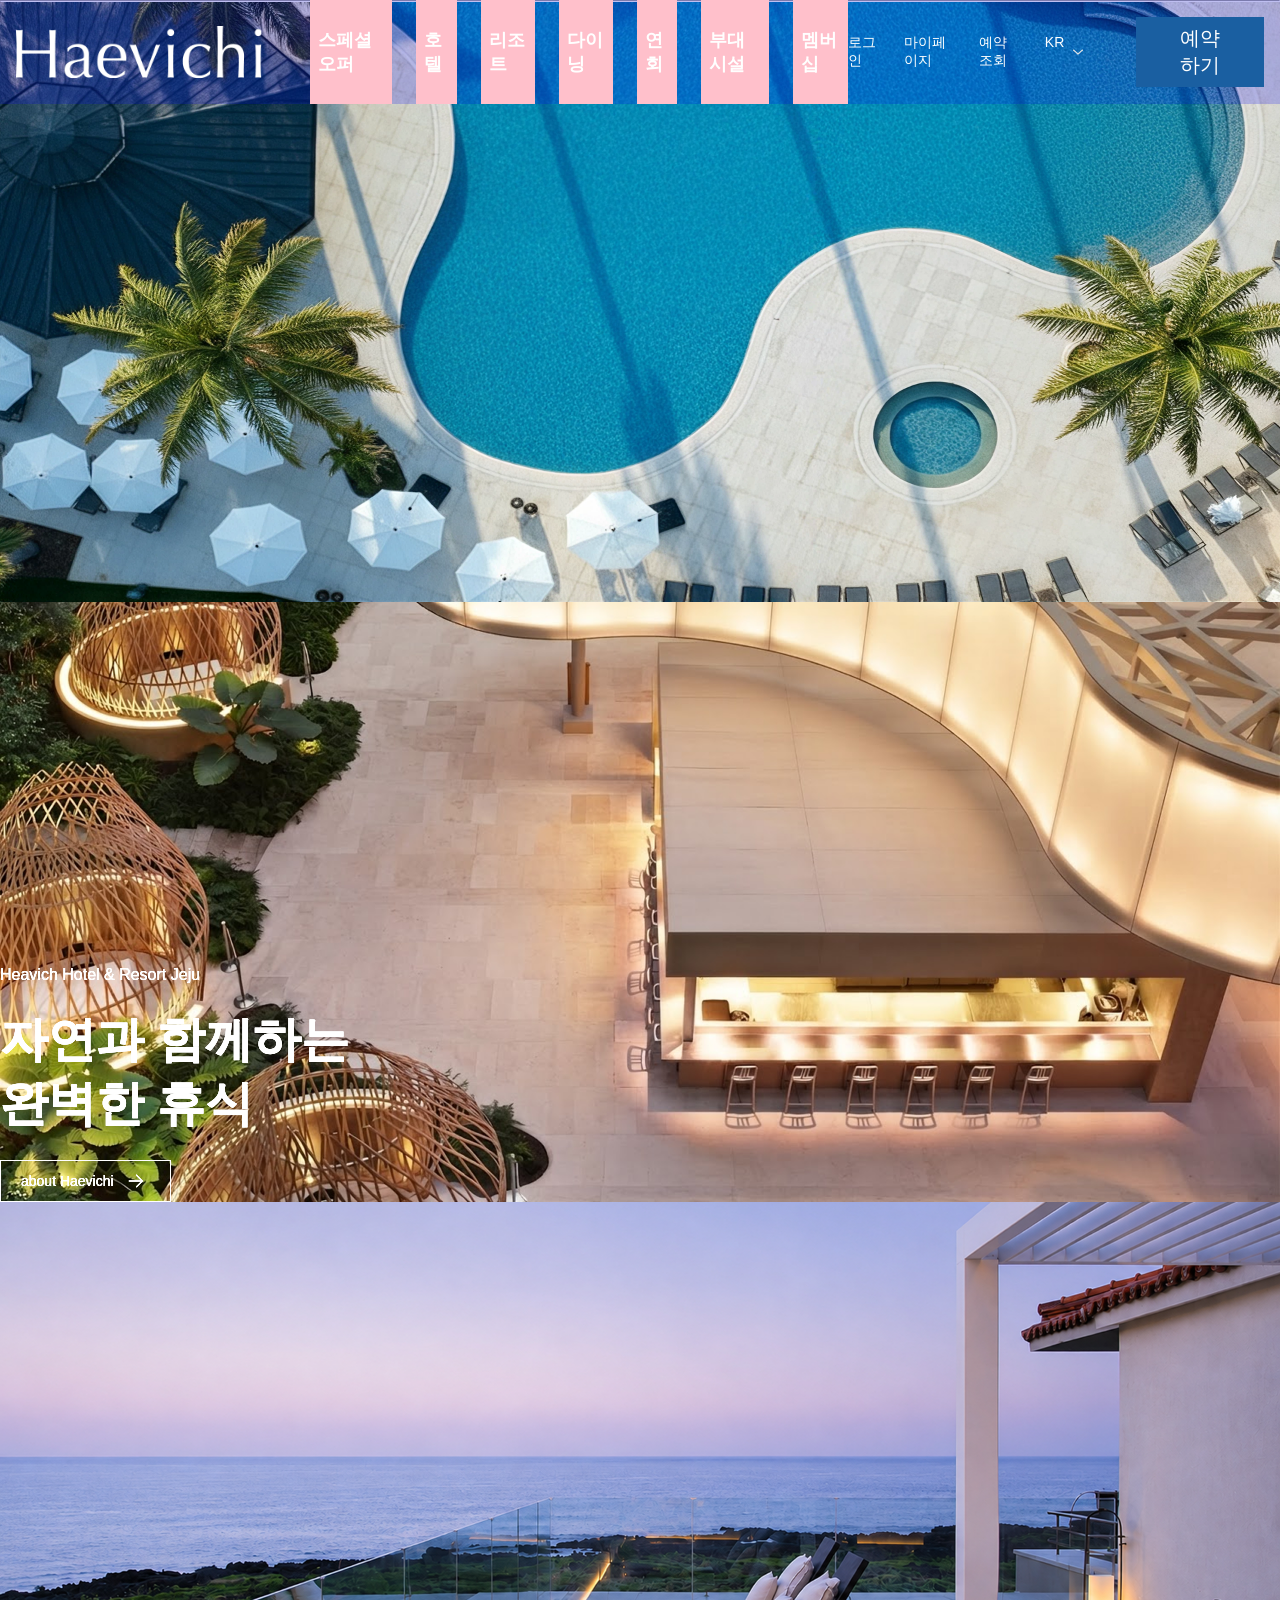
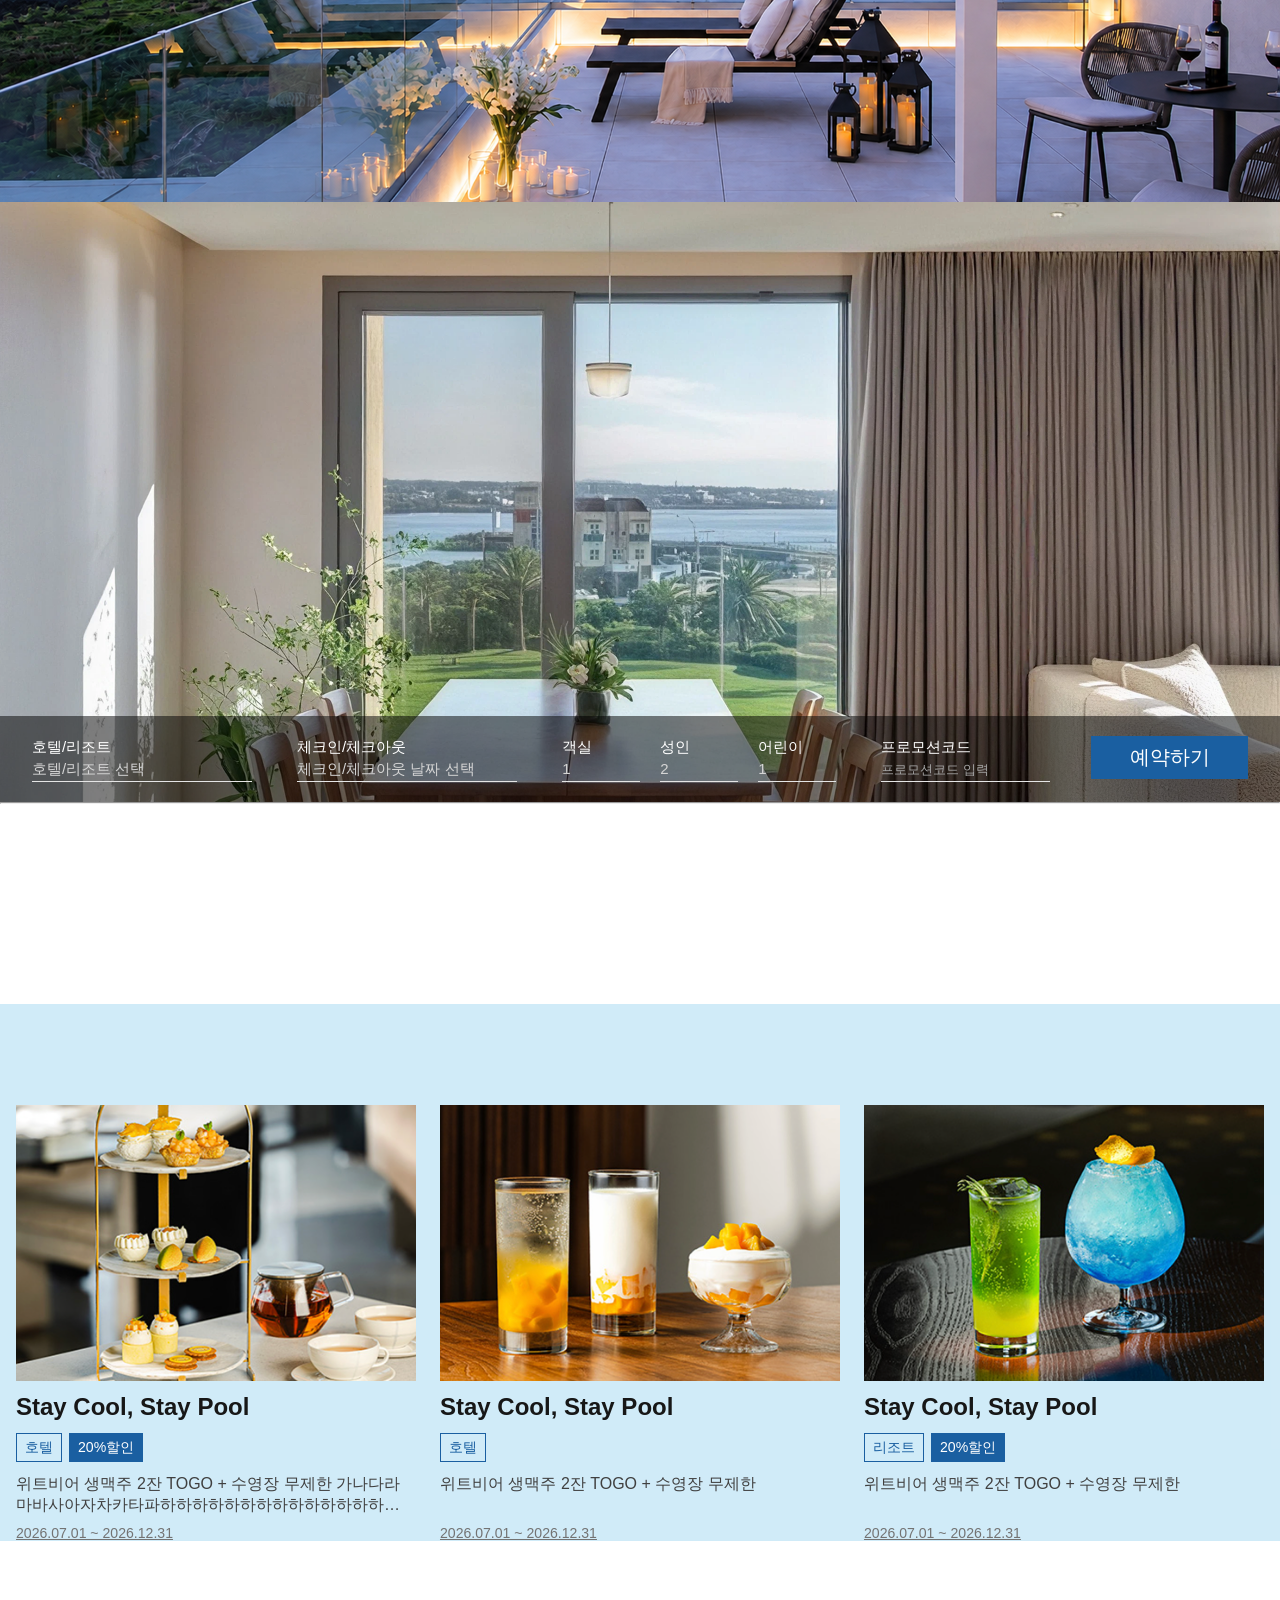
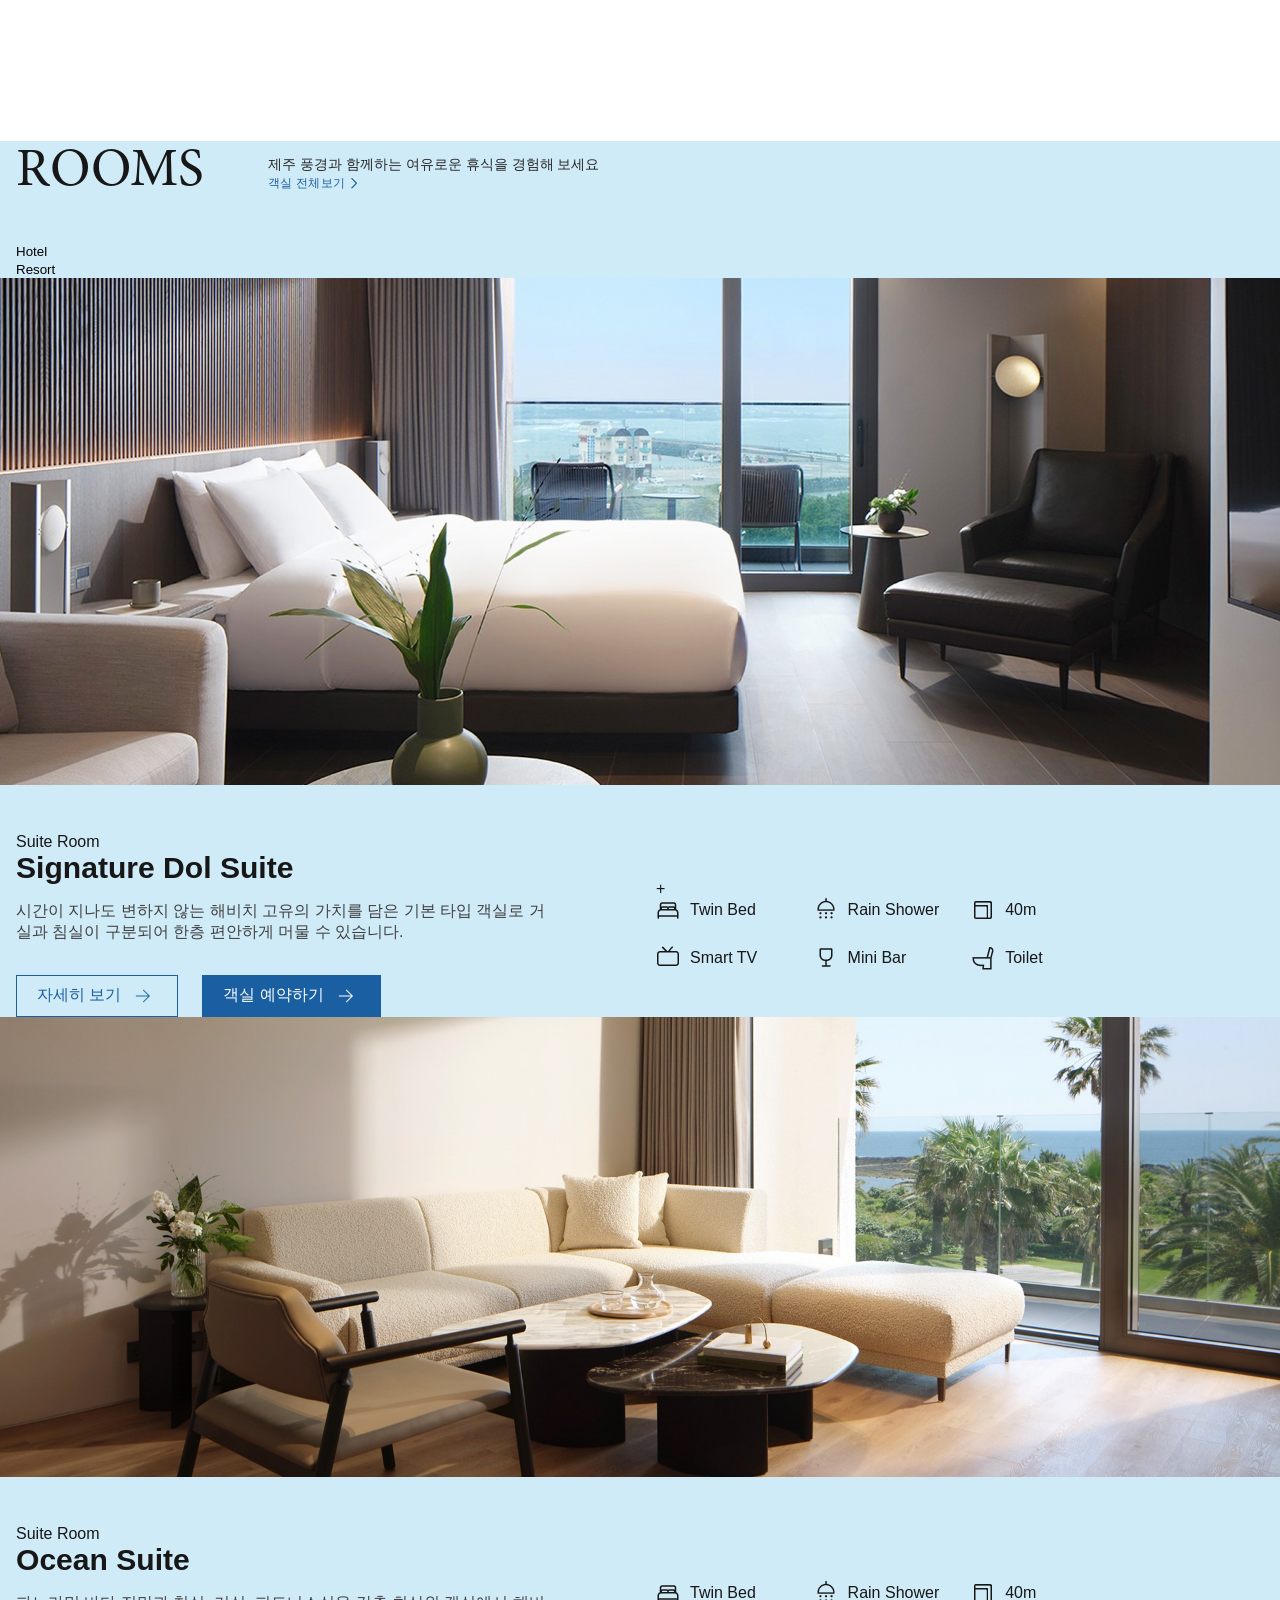
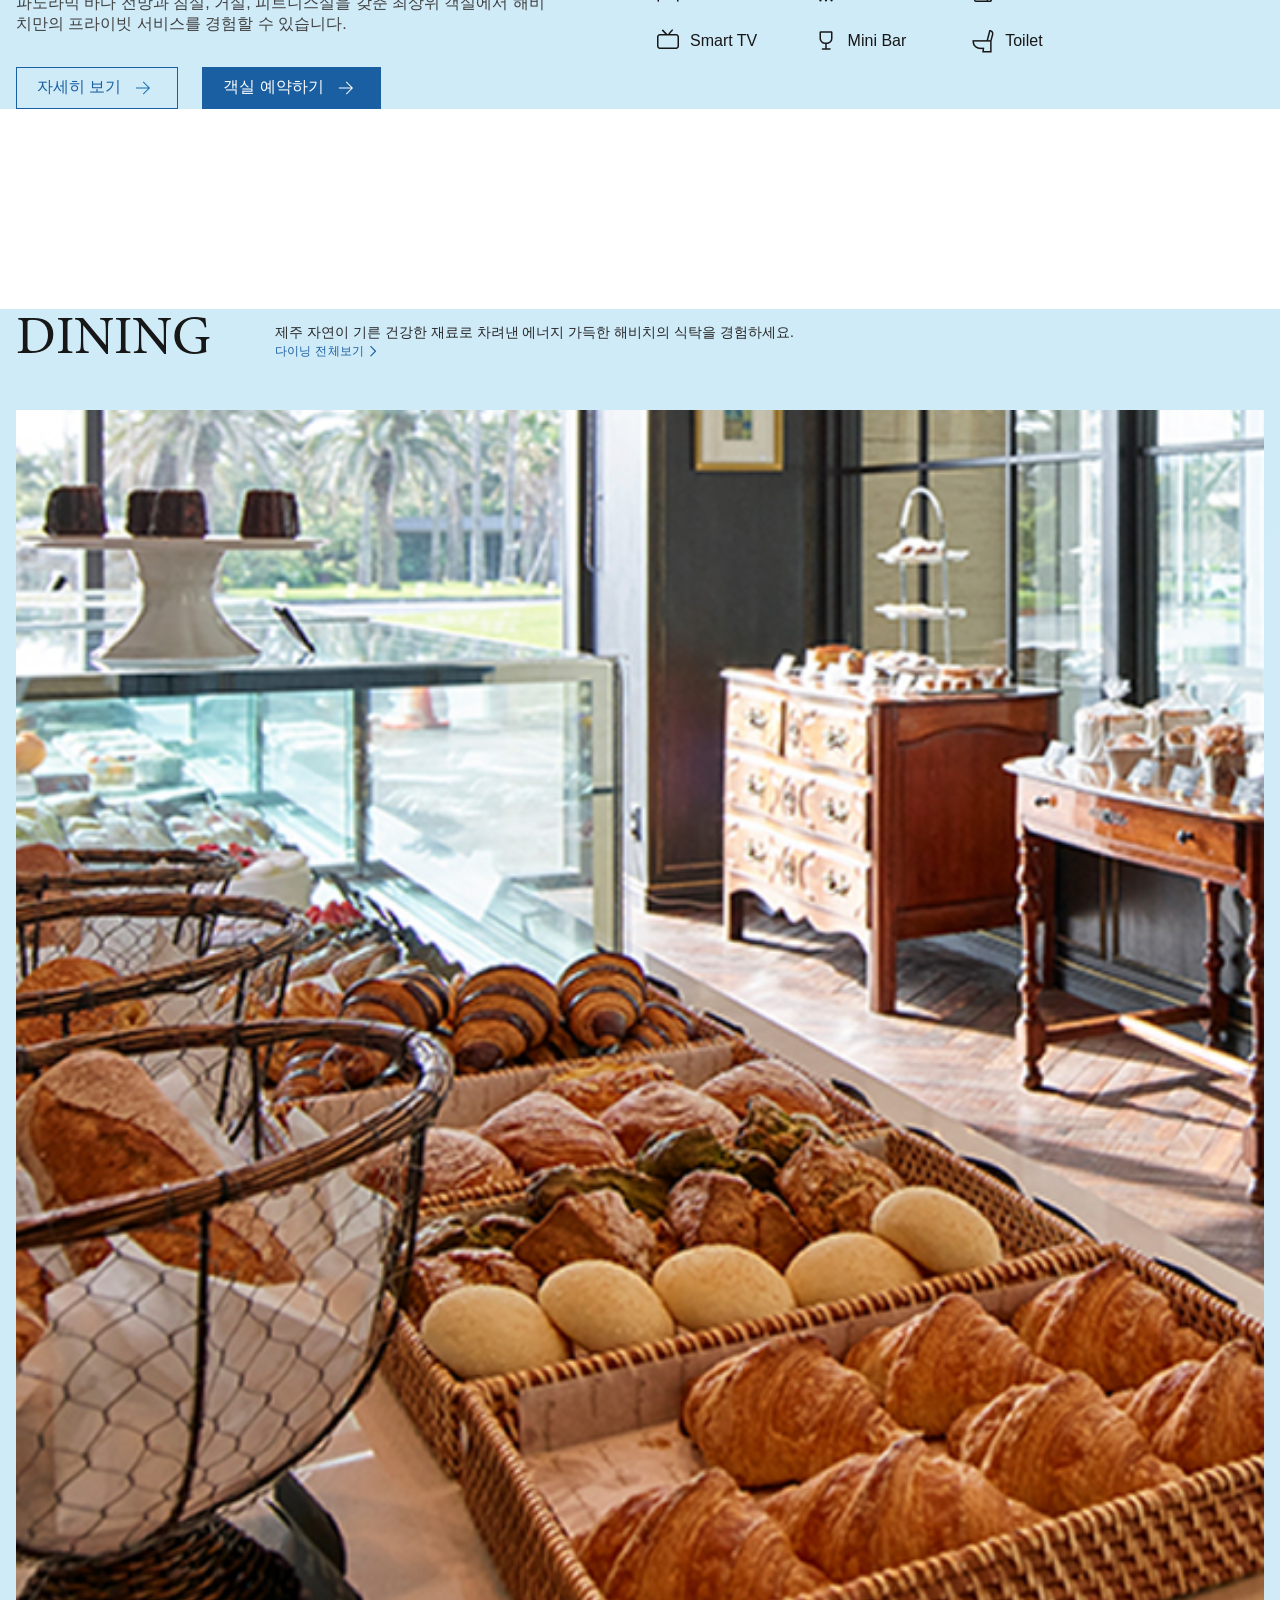
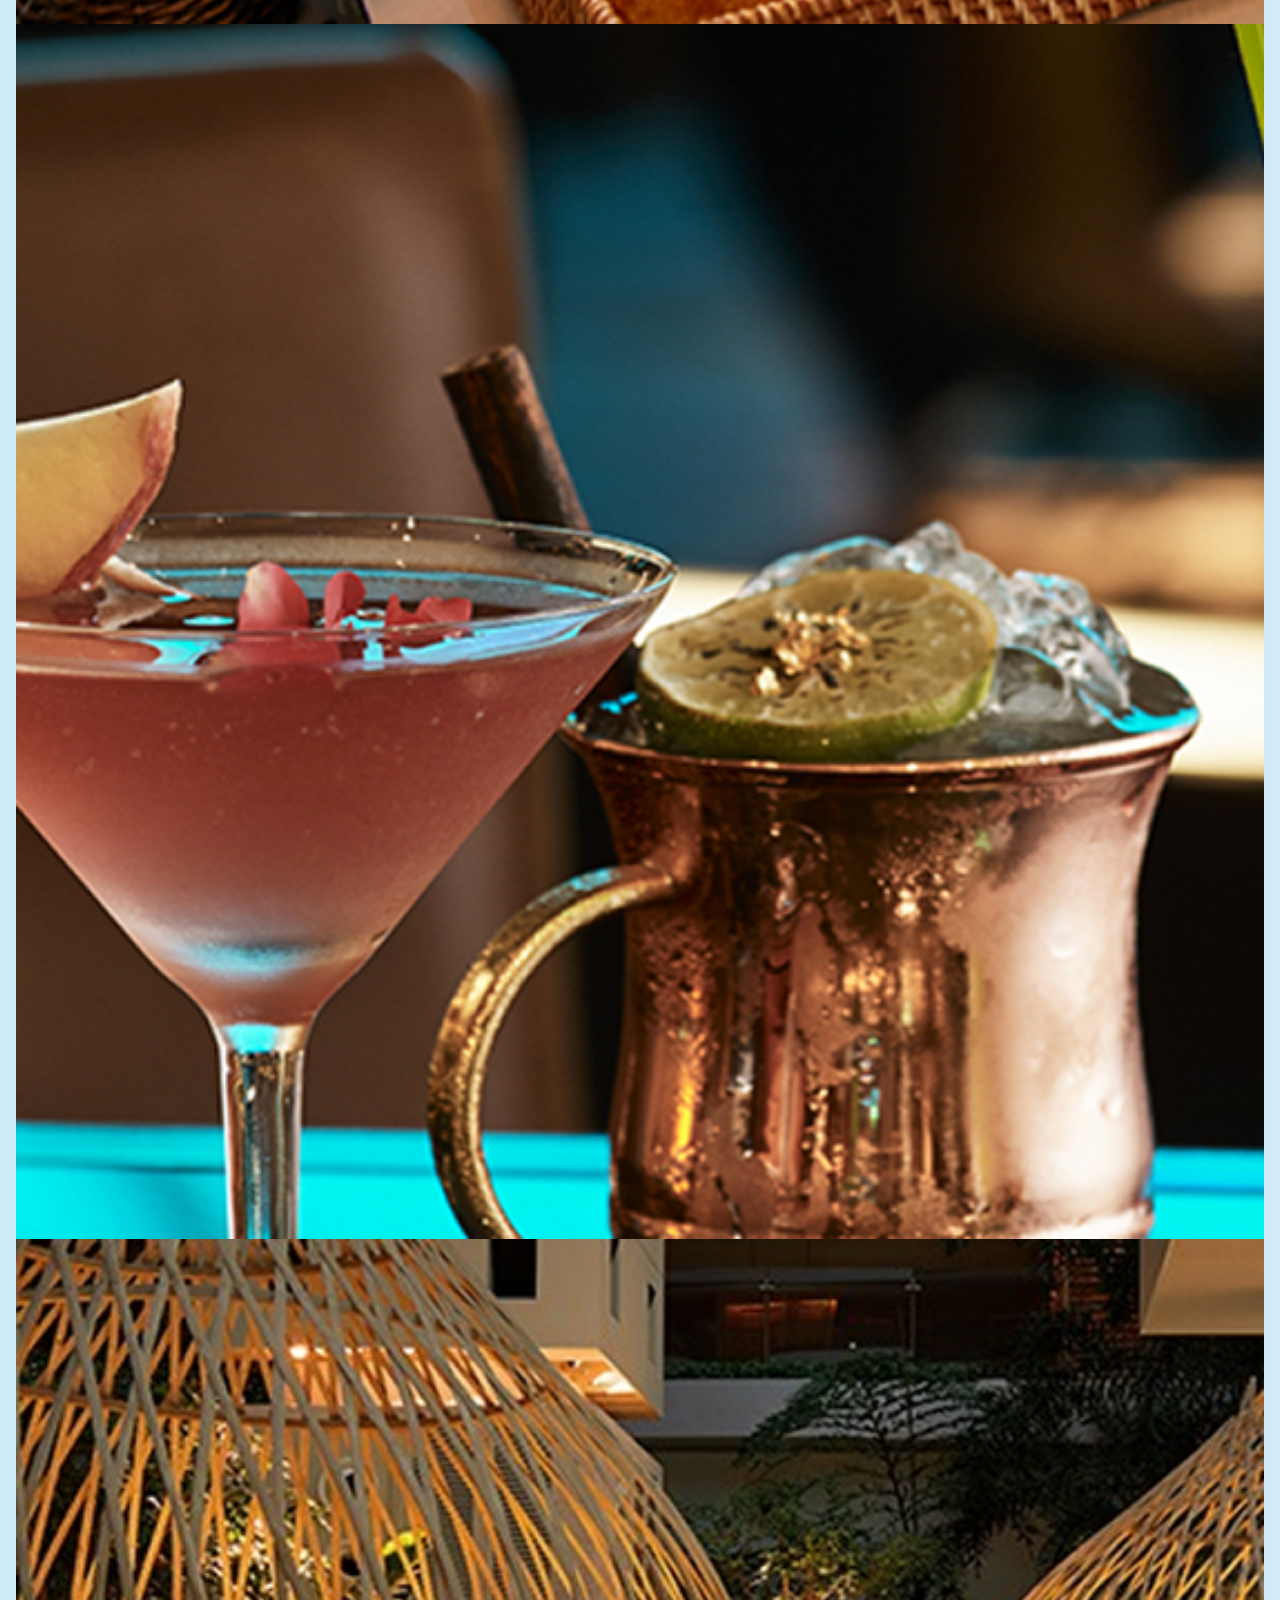
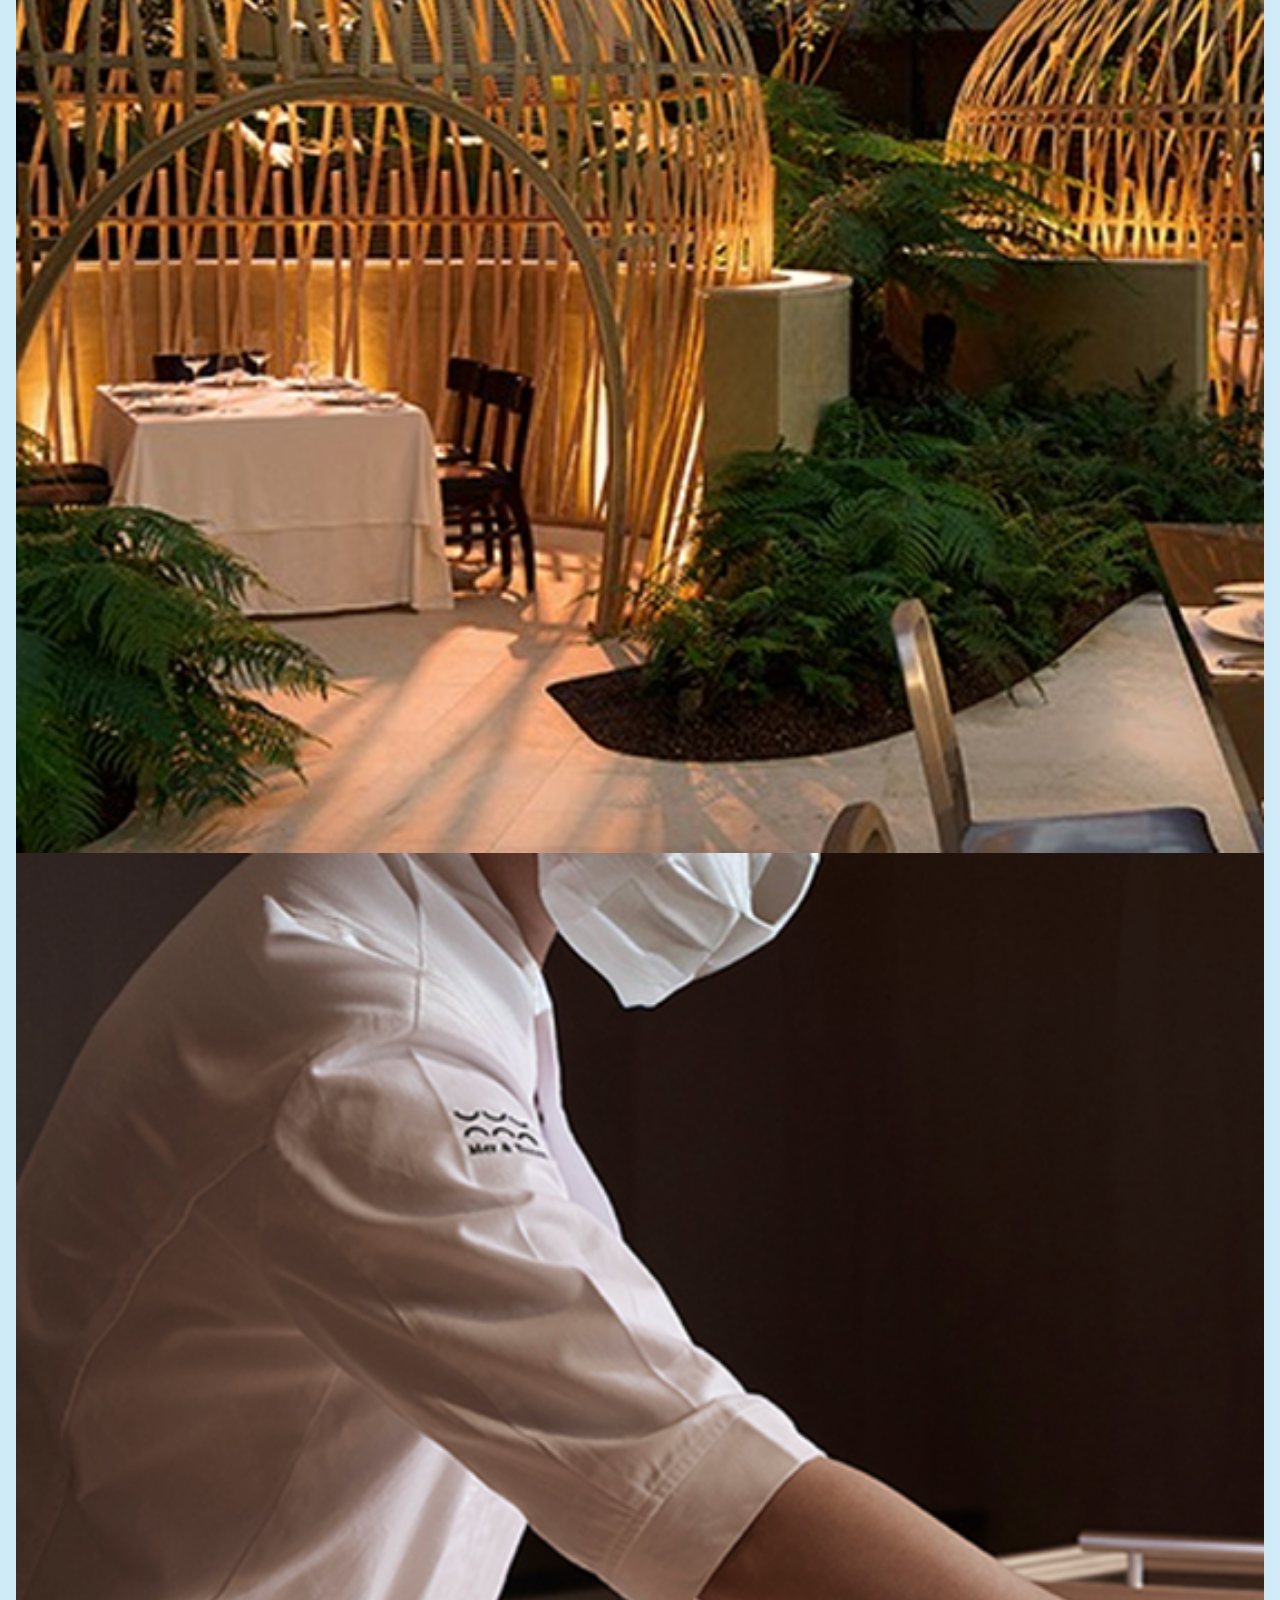
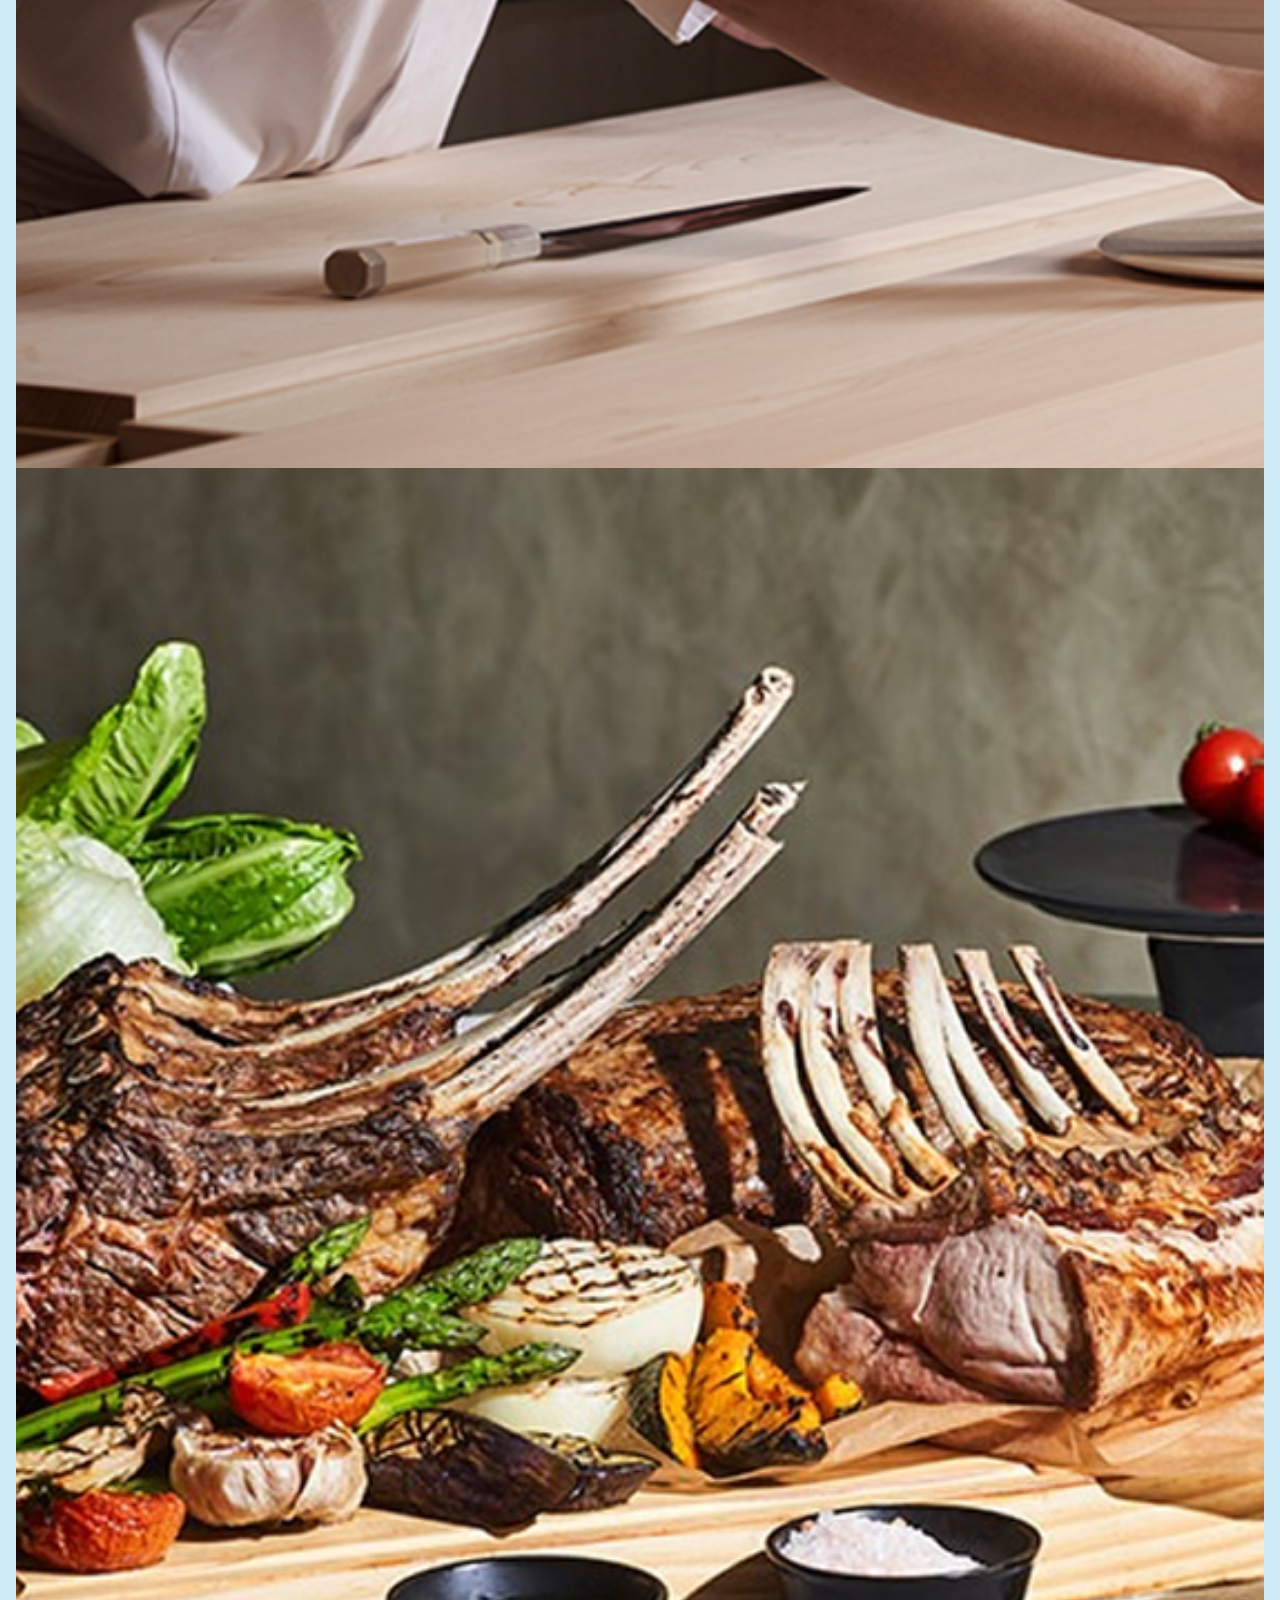
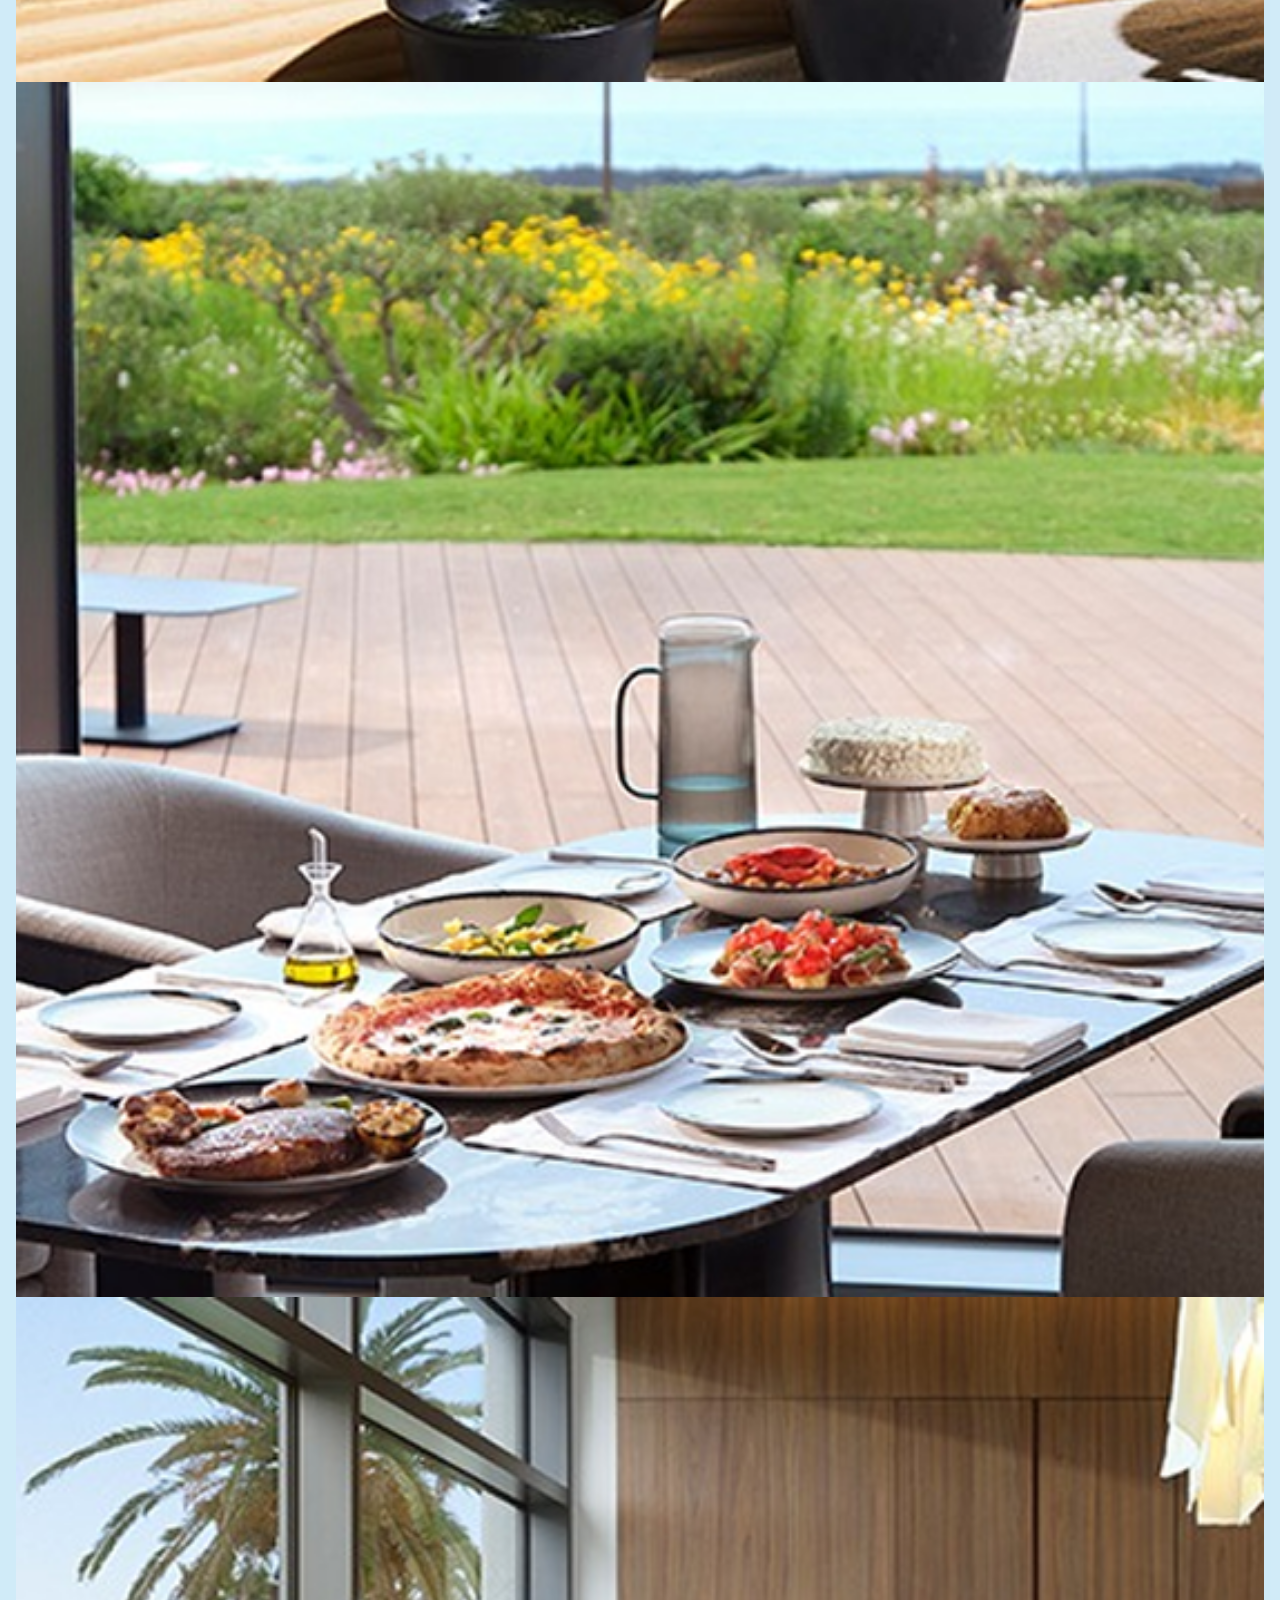
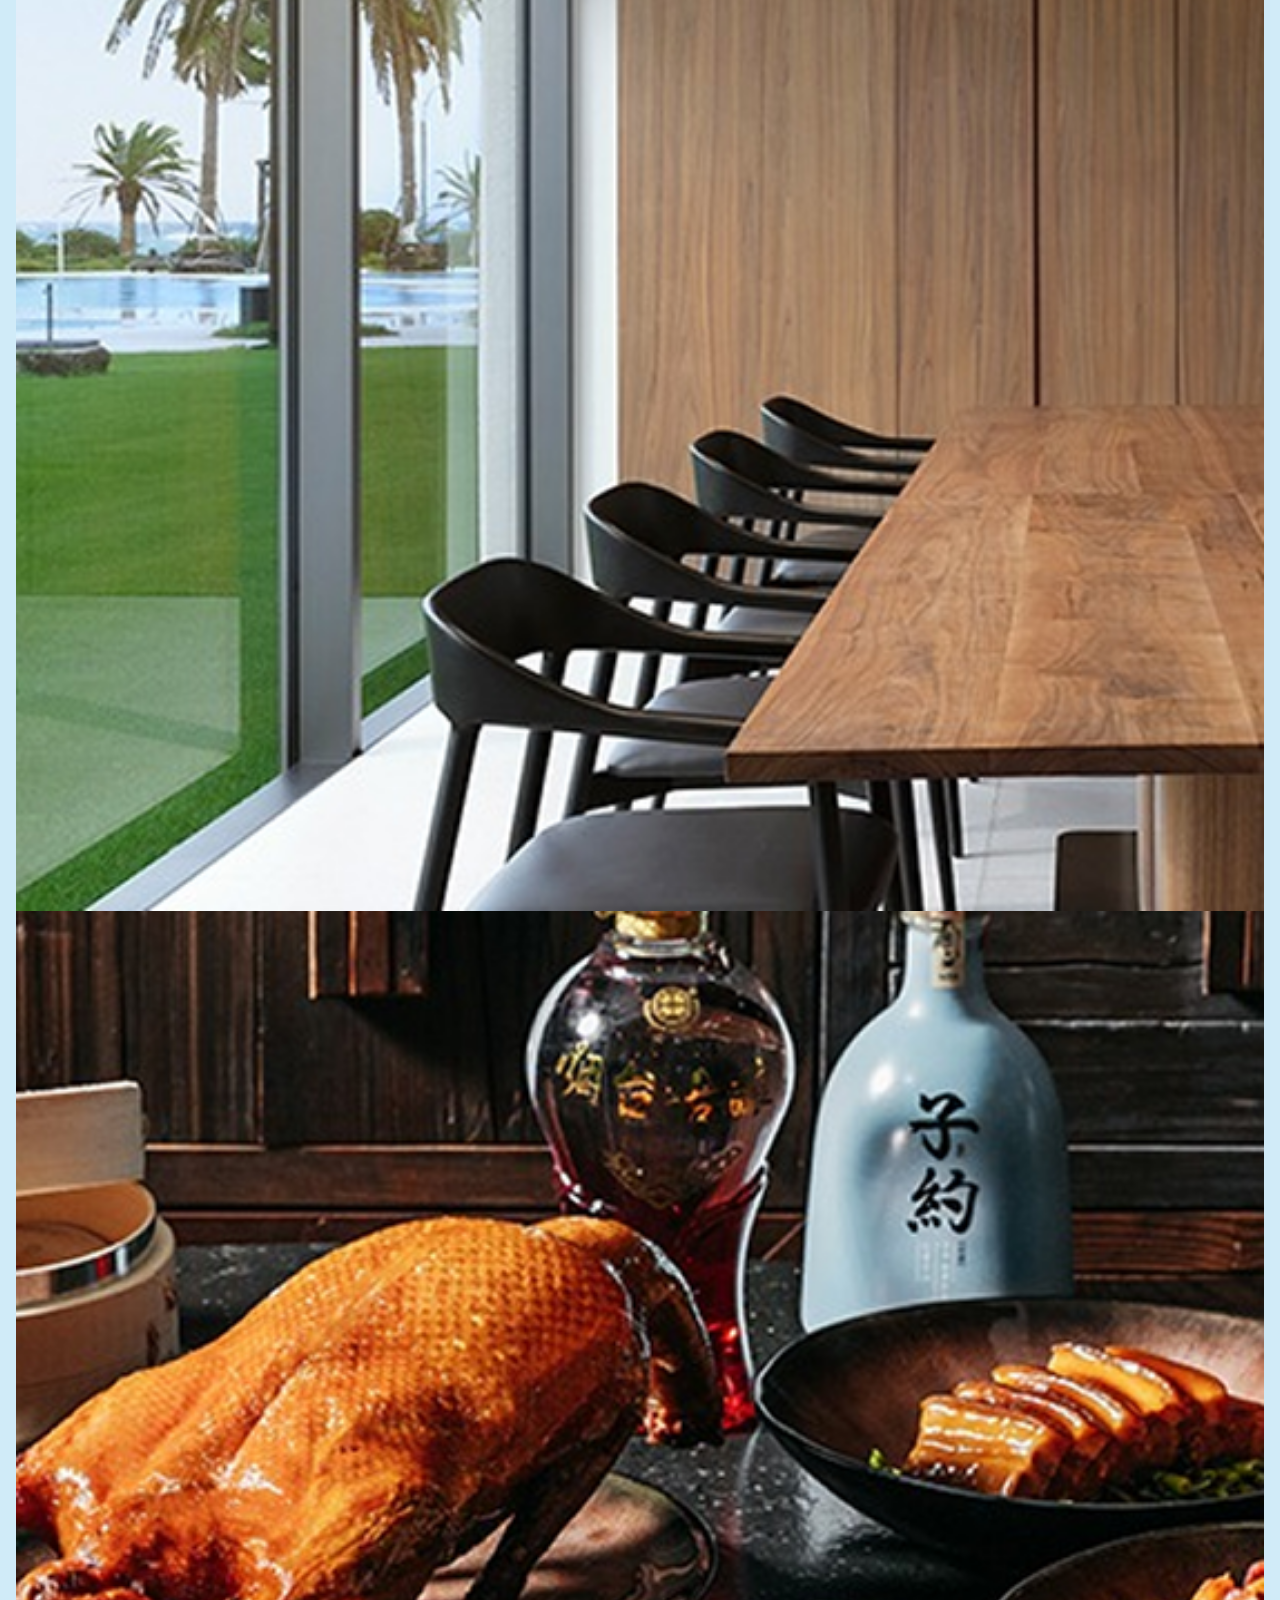
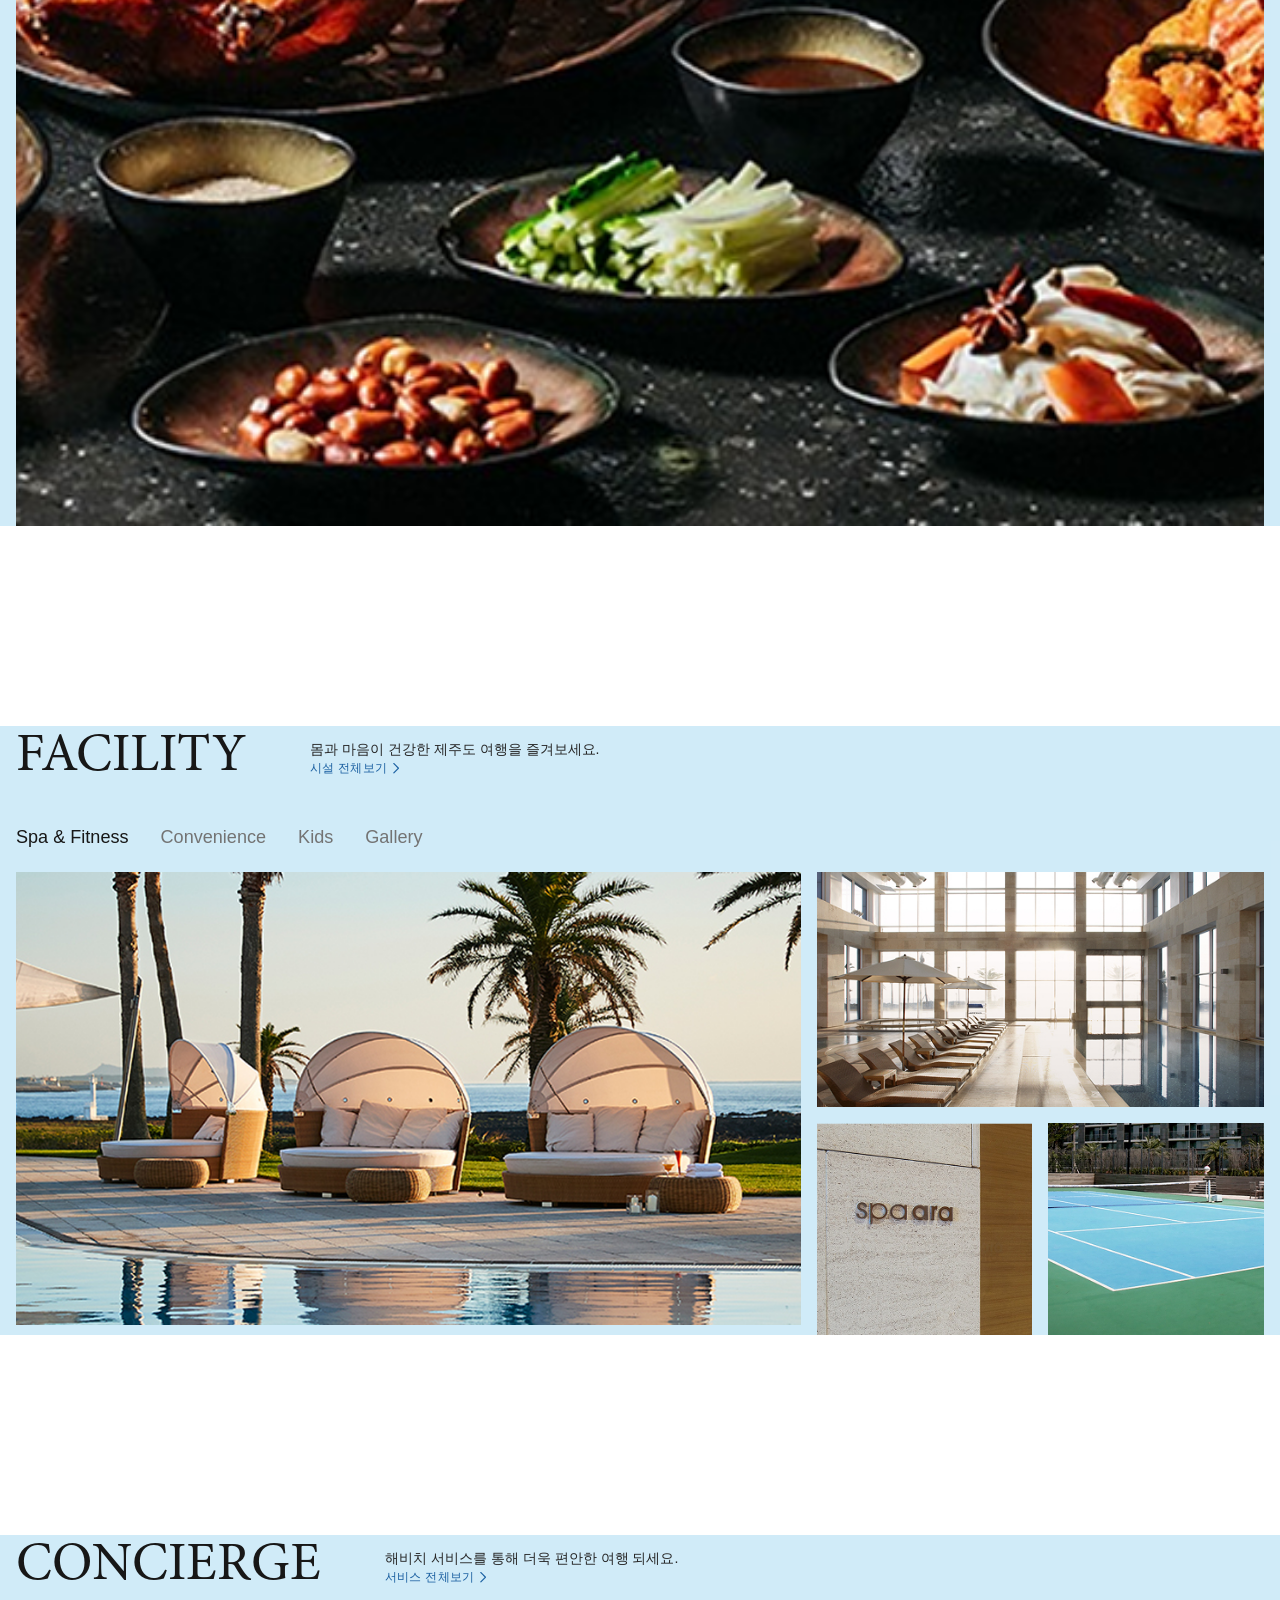
==== commit 9dc24d50: "8/20-1" ====
--- a/index.html
+++ b/index.html
@@ -5,6 +5,7 @@
     <meta charset="UTF-8">
     <meta name="viewport" content="width=device-width, initial-scale=1.0">
     <title>해비치 호텔&리조트 제주</title>
+    <link rel="stylesheet" href="css/fontello.css">
     <link href="https://unpkg.com/aos@2.3.1/dist/aos.css" rel="stylesheet">
     <link rel="stylesheet" href="https://cdn.jsdelivr.net/npm/swiper@14.0.1/swiper-bundle.min.css" />
     <link rel="stylesheet" href="./css/common.css">
@@ -28,7 +29,7 @@
                     </a>
                 </h1>
                 <nav id="main-nav" aria-label="주요 메뉴">
-                    <button type="button" class="close-btn" aria-label="메뉴 닫기"><i aria-hidden="true">close</i></button>
+                    <button type="button" class="close-btn" aria-label="메뉴 닫기"><i aria-hidden="true" class="icon-close"></i></button>
                     <ul class="main-menu">
                         <li>
                             <a href="#">스페셜오퍼</a>
--- a/css/fontello.css
+++ b/css/fontello.css
@@ -0,0 +1,62 @@
+@font-face {
+  font-family: 'fontello';
+  src: url('../font/fontello.eot?30472713');
+  src: url('../font/fontello.eot?30472713#iefix') format('embedded-opentype'),
+       url('../font/fontello.woff2?30472713') format('woff2'),
+       url('../font/fontello.woff?30472713') format('woff'),
+       url('../font/fontello.ttf?30472713') format('truetype'),
+       url('../font/fontello.svg?30472713#fontello') format('svg');
+  font-weight: normal;
+  font-style: normal;
+}
+/* Chrome hack: SVG is rendered more smooth in Windozze. 100% magic, uncomment if you need it. */
+/* Note, that will break hinting! In other OS-es font will be not as sharp as it could be */
+/*
+@media screen and (-webkit-min-device-pixel-ratio:0) {
+  @font-face {
+    font-family: 'fontello';
+    src: url('../font/fontello.svg?30472713#fontello') format('svg');
+  }
+}
+*/
+[class^="icon-"]:before, [class*=" icon-"]:before {
+  font-family: "fontello";
+  font-style: normal;
+  font-weight: normal;
+  speak: never;
+
+  display: inline-block;
+  text-decoration: inherit;
+  width: 1em;
+  margin-right: .2em;
+  text-align: center;
+  /* opacity: .8; */
+
+  /* For safety - reset parent styles, that can break glyph codes*/
+  font-variant: normal;
+  text-transform: none;
+
+  /* fix buttons height, for twitter bootstrap */
+  line-height: 1em;
+
+  /* Animation center compensation - margins should be symmetric */
+  /* remove if not needed */
+  margin-left: .2em;
+
+  /* you can be more comfortable with increased icons size */
+  /* font-size: 120%; */
+
+  /* Font smoothing. That was taken from TWBS */
+  -webkit-font-smoothing: antialiased;
+  -moz-osx-font-smoothing: grayscale;
+
+  /* Uncomment for 3D effect */
+  /* text-shadow: 1px 1px 1px rgba(127, 127, 127, 0.3); */
+}
+
+.icon-down-thin:before { content: '\e800'; } /* '' */
+.icon-hamburger:before { content: '\e801'; } /* '' */
+.icon-up-thin:before { content: '\e802'; } /* '' */
+.icon-close:before { content: '\e804'; } /* '' */
+.icon-down:before { content: '\f004'; } /* '' */
+.icon-up:before { content: '\f005'; } /* '' */
--- a/css/style.css
+++ b/css/style.css
@@ -122,7 +122,7 @@
     left: 0;
     top: 77px;
     line-height: 2;
-    padding-top: 20px;
+    padding-top: 1.13em 0;
     /* display:flex; */
 
 }
@@ -227,7 +227,7 @@
     /* display:none; */
     background: var(--Primary-color);
     color: #fff;
-    padding: 8px clamp(12px,3vw,64px);
+    padding: 8px clamp(12px, 3vw, 64px);
     font-size: 1.25em;
 }
 
@@ -635,7 +635,7 @@
 /* rooms */
 /* .room-type-wrap{} */
 .room-type-wrap>div {
-    
+
     display: none;
 }
 
@@ -1009,13 +1009,16 @@
 focus-within: 자신뿐 아니라 후손한테 */
 
 @media screen and (max-width:1440px) {
-    .main-slider-list>li .text-box{
-        width:100%;
-        bottom:50%;
-    }
-    .reservation-wrap{
-        width:100%;
-    }
+    .main-slider-list>li .text-box {
+        width: 100%;
+        bottom: 50%;
+    }
+
+    .reservation-wrap {
+        width: 100%;
+    }
+
+
 }
 
 /* 아이패드 */
@@ -1023,37 +1026,79 @@
     body {
         font-size: 14px;
     }
-    .header-inner{
+
+    .header-inner {
+        padding: 1em 0;
+    }
+
+    .header-inner>div {
+        gap: 1em;
+    }
+
+    /* 제거하기 */
+    .gnb-list {
+        display: none;
+    }
+
+    #main-nav {
+        position: fixed;
+        right: 0%;
+        background: #fff;
+        width: 100%;
+        top:0;
+        padding:1.5em;
+    }
+
+    .main-menu {
+        display: block;
+    }
+
+    .main-menu>li>a{
         padding:1em 0;
-    }
-    .header-inner>div{
-        gap:1em;
-    }
-    /* 제거하기 */
-    .gnb-list{
-        display:none;
-    }
-    #main-nav{
-        position:fixed;
-        right:-100%;
-    }
+        border-bottom:1px solid var(--Neutral-300);
+        color:var(--Neutral-900);
+    }
+
+    .depth2 {
+        position: static;
+        display: none;
+        text-indent:2.4em;
+    }
+
+    .depth2>li{
+        width:100%;
+    }
+    .main-menu>li:hover .depth2{
+        display:block;
+    }
+
     /* 보여주기 */
-    .ham-btn{
-        display:block;
-        width:32px;
-
-    }
+    .ham-btn,.close-btn {
+        display: block;
+        width: 32px;
+        
+
+    }
+
+    .close-btn .icon-x{
+        color:#000;
+        font-size:2em;
+    }
+
     /* header main-menu */
     /* reservation 안의 고정값 해결 */
-    .reservation-wrap{
-        display:none;
-    }
-    section{
-        padding-top:10vw;
-    }
-    .dining-list>li .text-box{
-        padding:clamp(24px,10vw,70px) clamp(24px,8vw,50px);
-    }
+    .reservation-wrap {
+        display: none;
+    }
+
+    section {
+        padding-top: 10vw;
+    }
+
+    .dining-list>li .text-box {
+        padding: clamp(24px, 10vw, 70px) clamp(24px, 8vw, 50px);
+    }
+
     /* grid 개수 변경 */
     /* .facility-list-wrap>.spa-fitness>ul,
     .facility-list-wrap>.Convenience>ul{
@@ -1083,7 +1128,7 @@
         height:100%;
         object-fit:cover;
     } */
-    
+
 }
 
 /* 모바일 */
@@ -1093,131 +1138,139 @@
     }
 
     /* 공통사항 */
-    .title-box{
-        flex-direction:column;
-        align-items:flex-start;
-        gap:1em;
-        margin-bottom:1em;
-    }
-
-    .title-box .section-title{
-        font-size:2em;
-    }
-
-    .btn>a{
+    .title-box {
+        flex-direction: column;
+        align-items: flex-start;
+        gap: 1em;
+        margin-bottom: 1em;
+    }
+
+    .title-box .section-title {
+        font-size: 2em;
+    }
+
+    .btn>a {
         padding: 4px 0px 4px 12px;
     }
 
-    .main-slider-list>li .img-box{
-        height:60vh;
-    }
-
-    .main-slider-list>li .img-box img{
-        height:100%;
-        object-fit:cover;
+    .main-slider-list>li .img-box {
+        height: 60vh;
+    }
+
+    .main-slider-list>li .img-box img {
+        height: 100%;
+        object-fit: cover;
     }
 
     .facility-list-wrap>.spa-fitness>ul,
-    .facility-list-wrap>.Convenience>ul{
-        grid-template-columns:repeat(2,1fr);
+    .facility-list-wrap>.Convenience>ul {
+        grid-template-columns: repeat(2, 1fr);
     }
 
     .facility-list-wrap>.spa-fitness>ul>li:first-child,
-    .facility-list-wrap>.Convenience>ul>li:first-child{
-        grid-column:1/3;
-        grid-row:1/2;
-    }
+    .facility-list-wrap>.Convenience>ul>li:first-child {
+        grid-column: 1/3;
+        grid-row: 1/2;
+    }
+
     .facility-list-wrap>.spa-fitness>ul>li:nth-child(2),
     .facility-list-wrap>.Convenience>ul>li:nth-child(2),
-    .facility-list-wrap>.Convenience>ul>li:nth-child(3){
-        grid-column:1/3;
-    }
-
-
-    .dining-list>li .text-box{
+    .facility-list-wrap>.Convenience>ul>li:nth-child(3) {
+        grid-column: 1/3;
+    }
+
+
+    .dining-list>li .text-box {
         /* padding:5vw; */
-        display:flex;
-        flex-direction:column;
-        justify-content:center;
-        align-items:center;
-        gap:12px;
-        padding:0;
-    }
-    .dining-list>li .text-box>p{
-        display:none;
-    }
-    .concierge-list-wrap>div>ul{
-        flex-direction:column;
-    }
-
-    .concierge-list-wrap>div>ul>li{
-        padding:1em;
-    }
-    .membership-wrap>.inner{
+        display: flex;
         flex-direction: column;
-        gap:1em;
-    }
-    .membership-card>li{
-        flex:1;
-    }
-    .membership-card>li>a{
-
-    }
-    .membership-card>li:first-child>a{
-
-    }
-    .membership-card>li:last-child>a{
-
-    }
-    .membership-card>li>a img{
-        width:100%;
-    }
-
-}
-
-@media screen and (max-width:480px){
+        justify-content: center;
+        align-items: center;
+        gap: 12px;
+        padding: 0;
+    }
+
+    .dining-list>li .text-box>p {
+        display: none;
+    }
+
+    .concierge-list-wrap>div>ul {
+        flex-direction: column;
+    }
+
+    .concierge-list-wrap>div>ul>li {
+        padding: 1em;
+    }
+
+    .membership-wrap>.inner {
+        flex-direction: column;
+        gap: 1em;
+    }
+
+    .membership-card>li {
+        flex: 1;
+    }
+
+    .membership-card>li>a {}
+
+    .membership-card>li:first-child>a {}
+
+    .membership-card>li:last-child>a {}
+
+    .membership-card>li>a img {
+        width: 100%;
+    }
+
+}
+
+@media screen and (max-width:480px) {
+
     /* header */
-    .logo{
-        width:100px;
-    }
+    .logo {
+        width: 100px;
+    }
+
     /* main */
-    .main-slider-list>li .img-box{
-
-    }
+    .main-slider-list>li .img-box {}
 
     /* .offer */
-    .offer-list>li{
-        flex:0 0 cal((100% - 1em) / 2);
-    }
-
-    .room-type-wrap>div>ul .text-box .right{
-        display:none;
-    }
-
-    .room-type-wrap>div>ul .text-box>.left h3{
-        font-size:1.5em;
-    }
+    .offer-list>li {
+        flex: 0 0 cal((100% - 1em) / 2);
+    }
+
+    .room-type-wrap>div>ul .text-box .right {
+        display: none;
+    }
+
+    .room-type-wrap>div>ul .text-box>.left h3 {
+        font-size: 1.5em;
+    }
+
     /* footer */
-    footer{
-        padding:2em 0;
-    }
-    .footer-menu{
-        flex-wrap:wrap;
-        column-gap:1em;
-        row-gap:0.5em;
-    }
-    .address-wrap{
-        flex-direction:column;
-    }
-    .address-wrap .address-right{
-        text-align:left;
-    }
-    .ks-family-wrap{
-        display:none;
-    }
-
-    .copy-sns-wrap{
+    footer {
+        padding: 2em 0;
+    }
+
+    .footer-menu {
+        flex-wrap: wrap;
+        column-gap: 1em;
+        row-gap: 0.5em;
+    }
+
+    .address-wrap {
         flex-direction: column;
-        gap:1em;
+    }
+
+    .address-wrap .address-right {
+        text-align: left;
+    }
+
+    .ks-family-wrap {
+        display: none;
+    }
+
+    .copy-sns-wrap {
+        flex-direction: column;
+        gap: 1em;
     }
 }
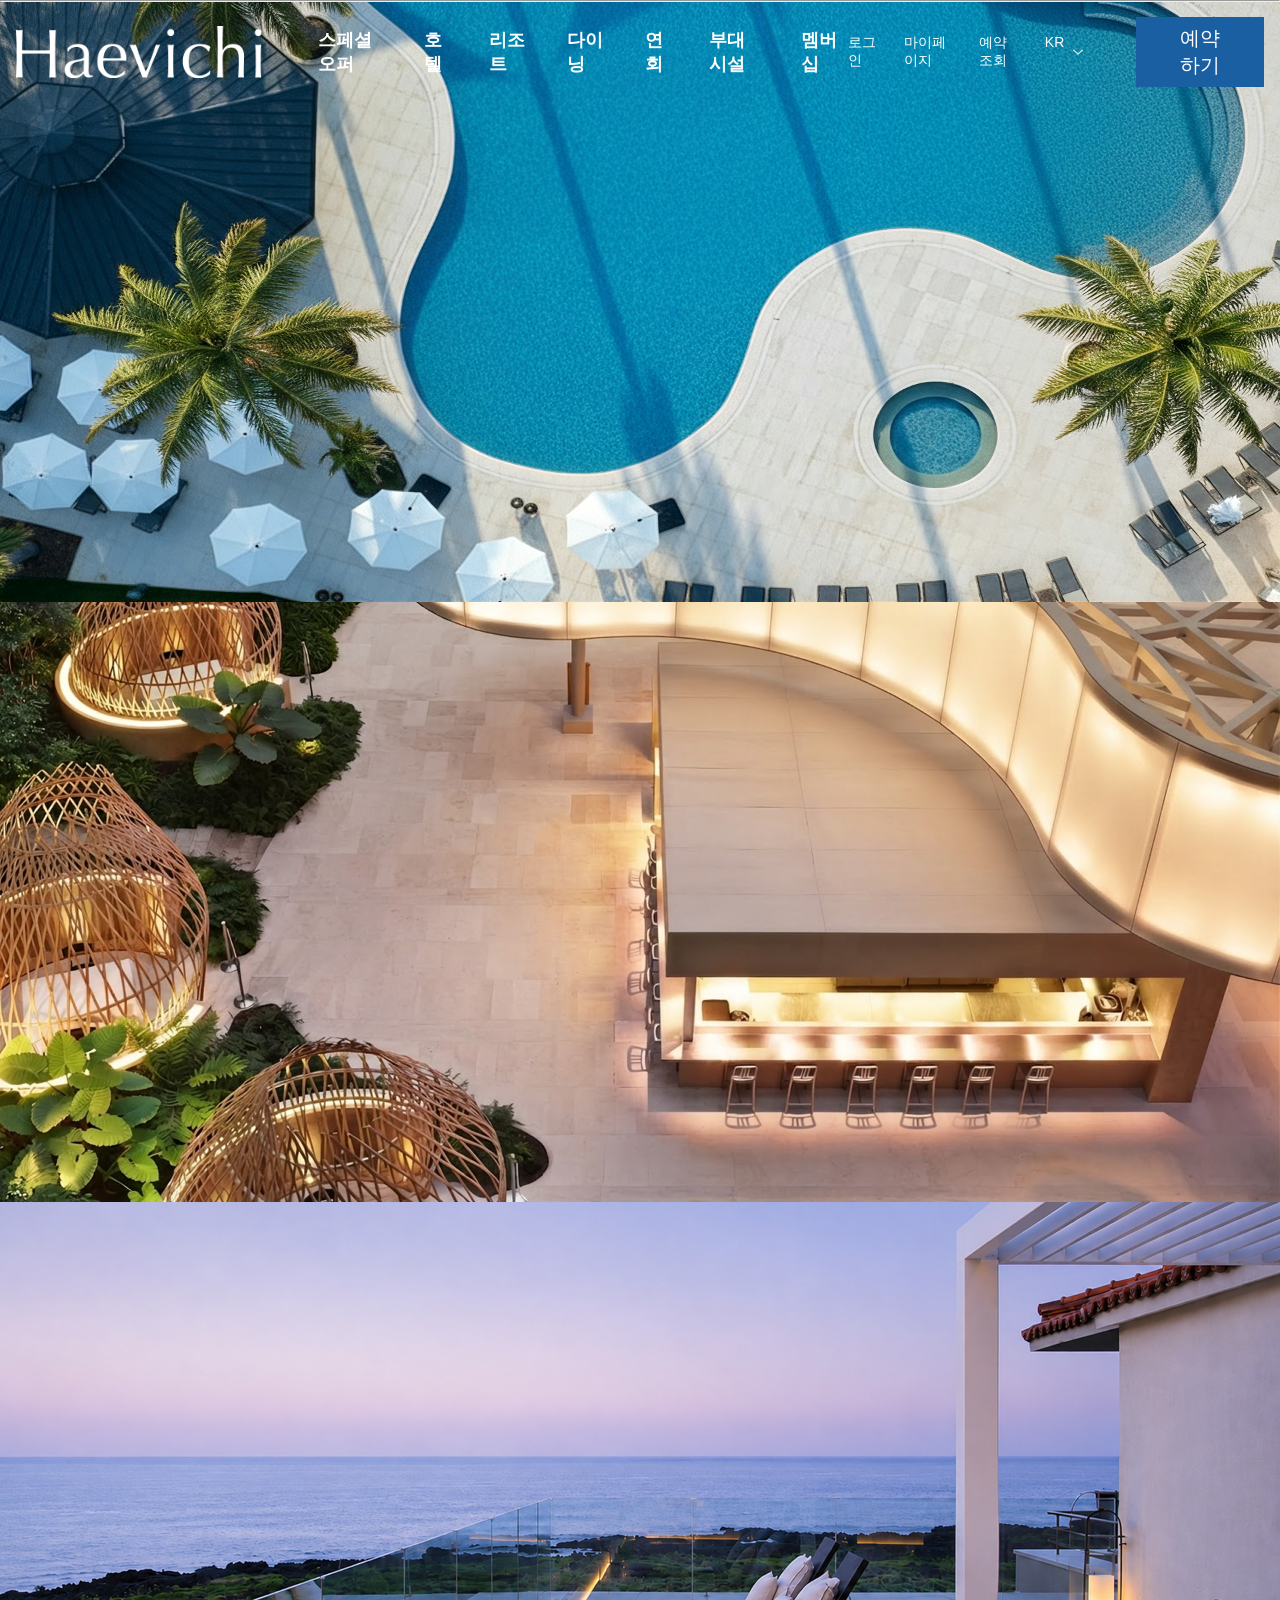
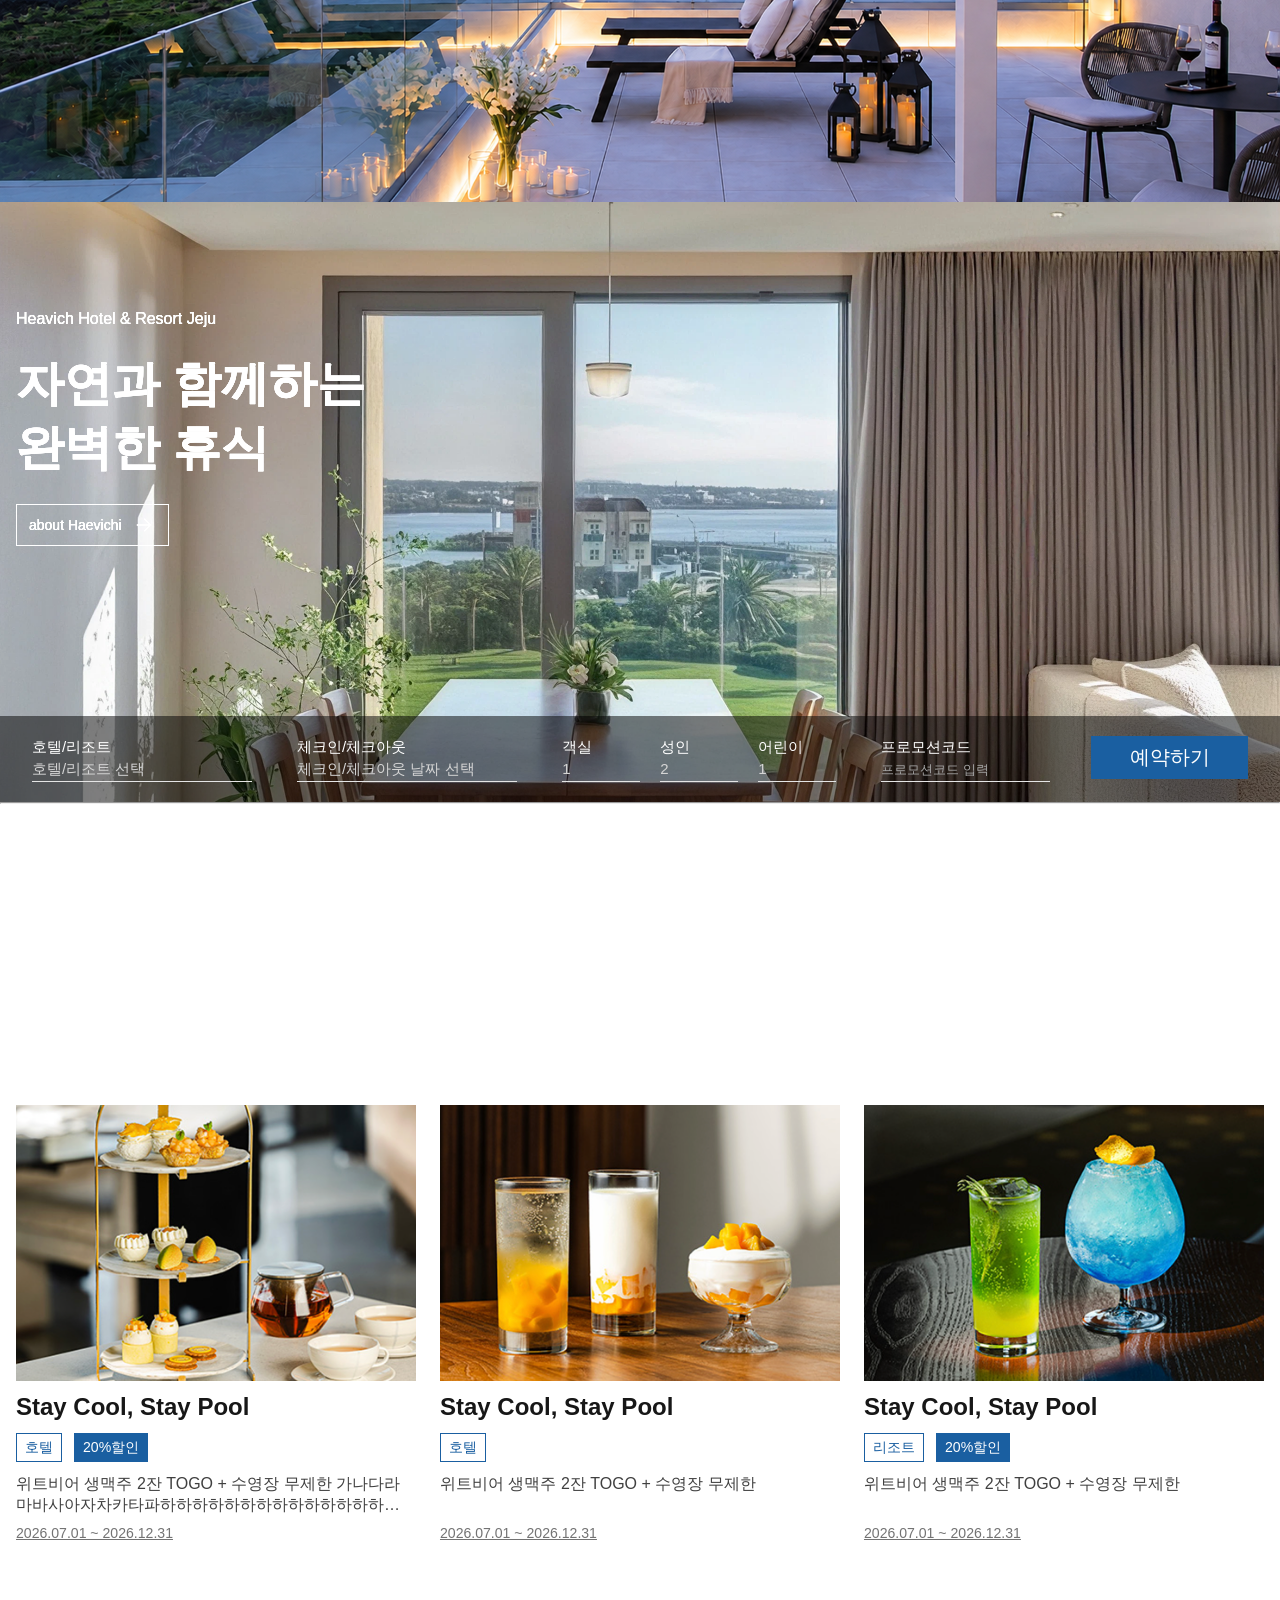
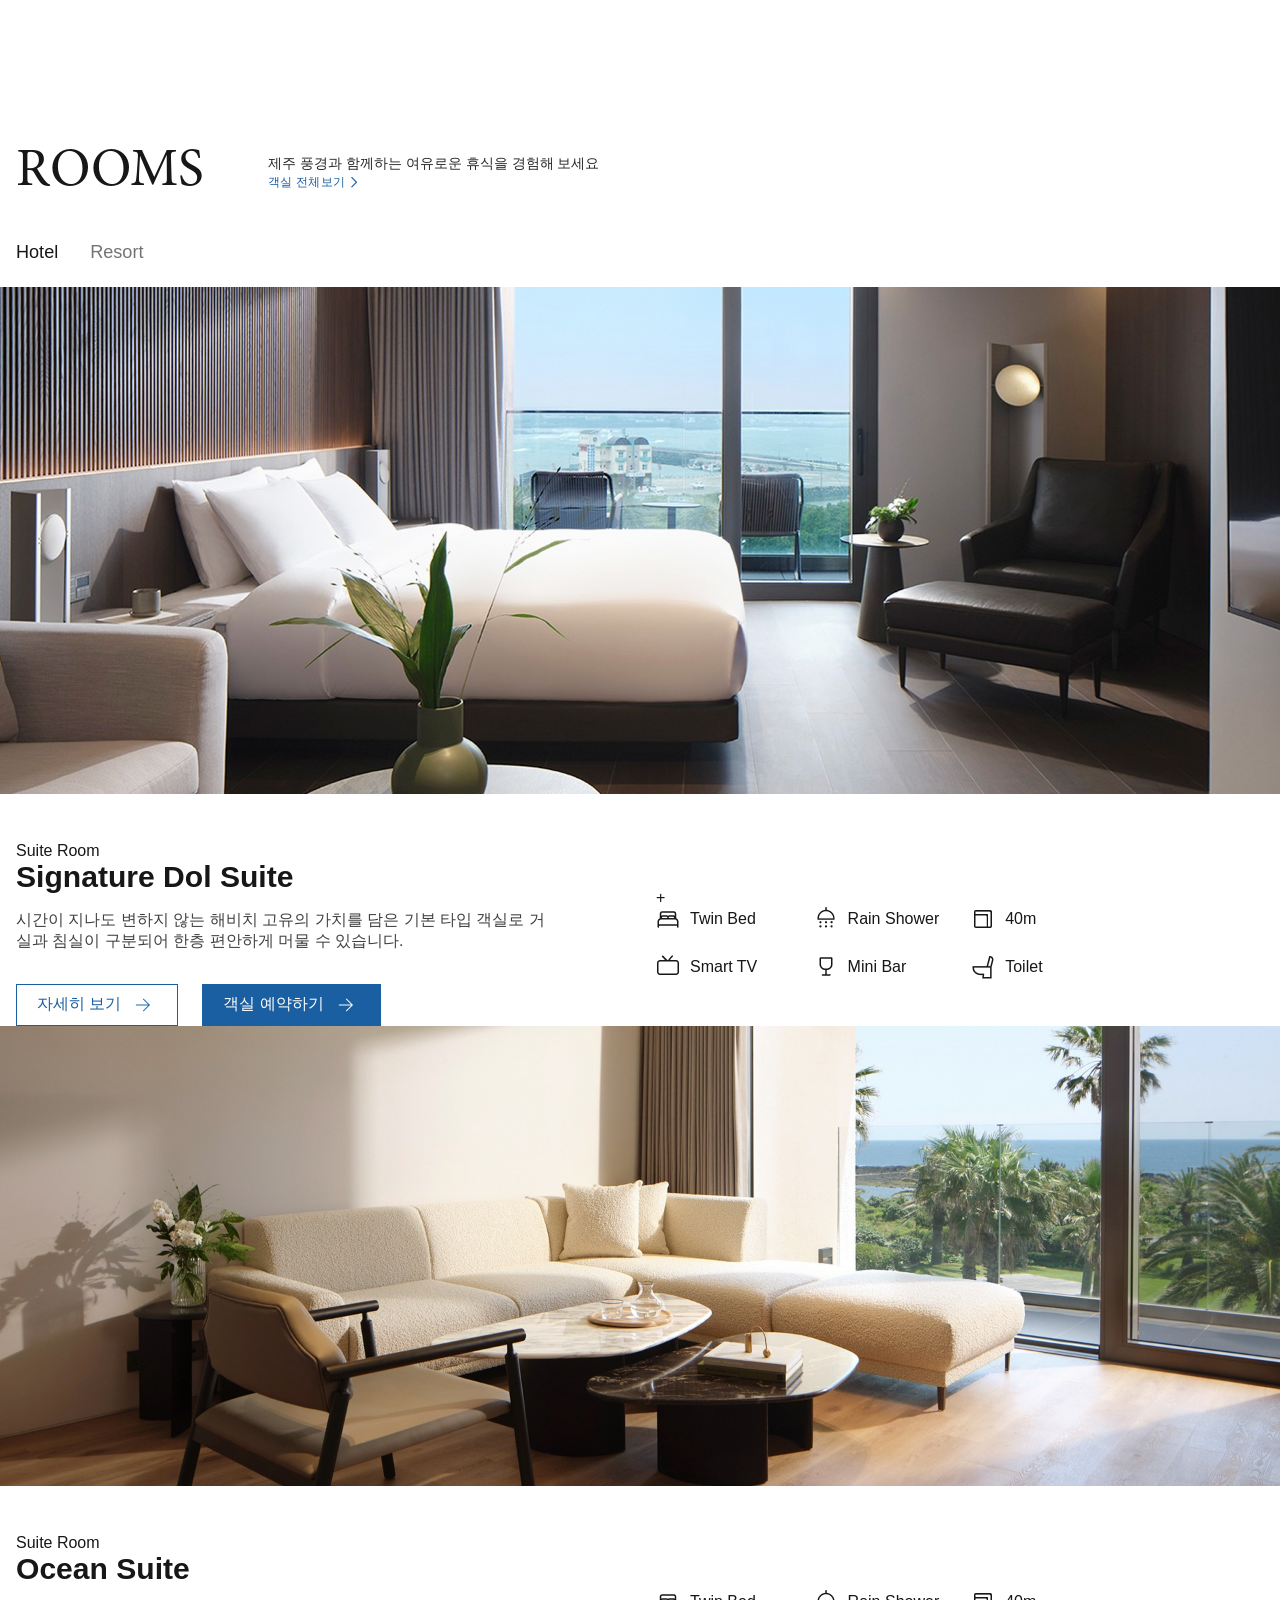
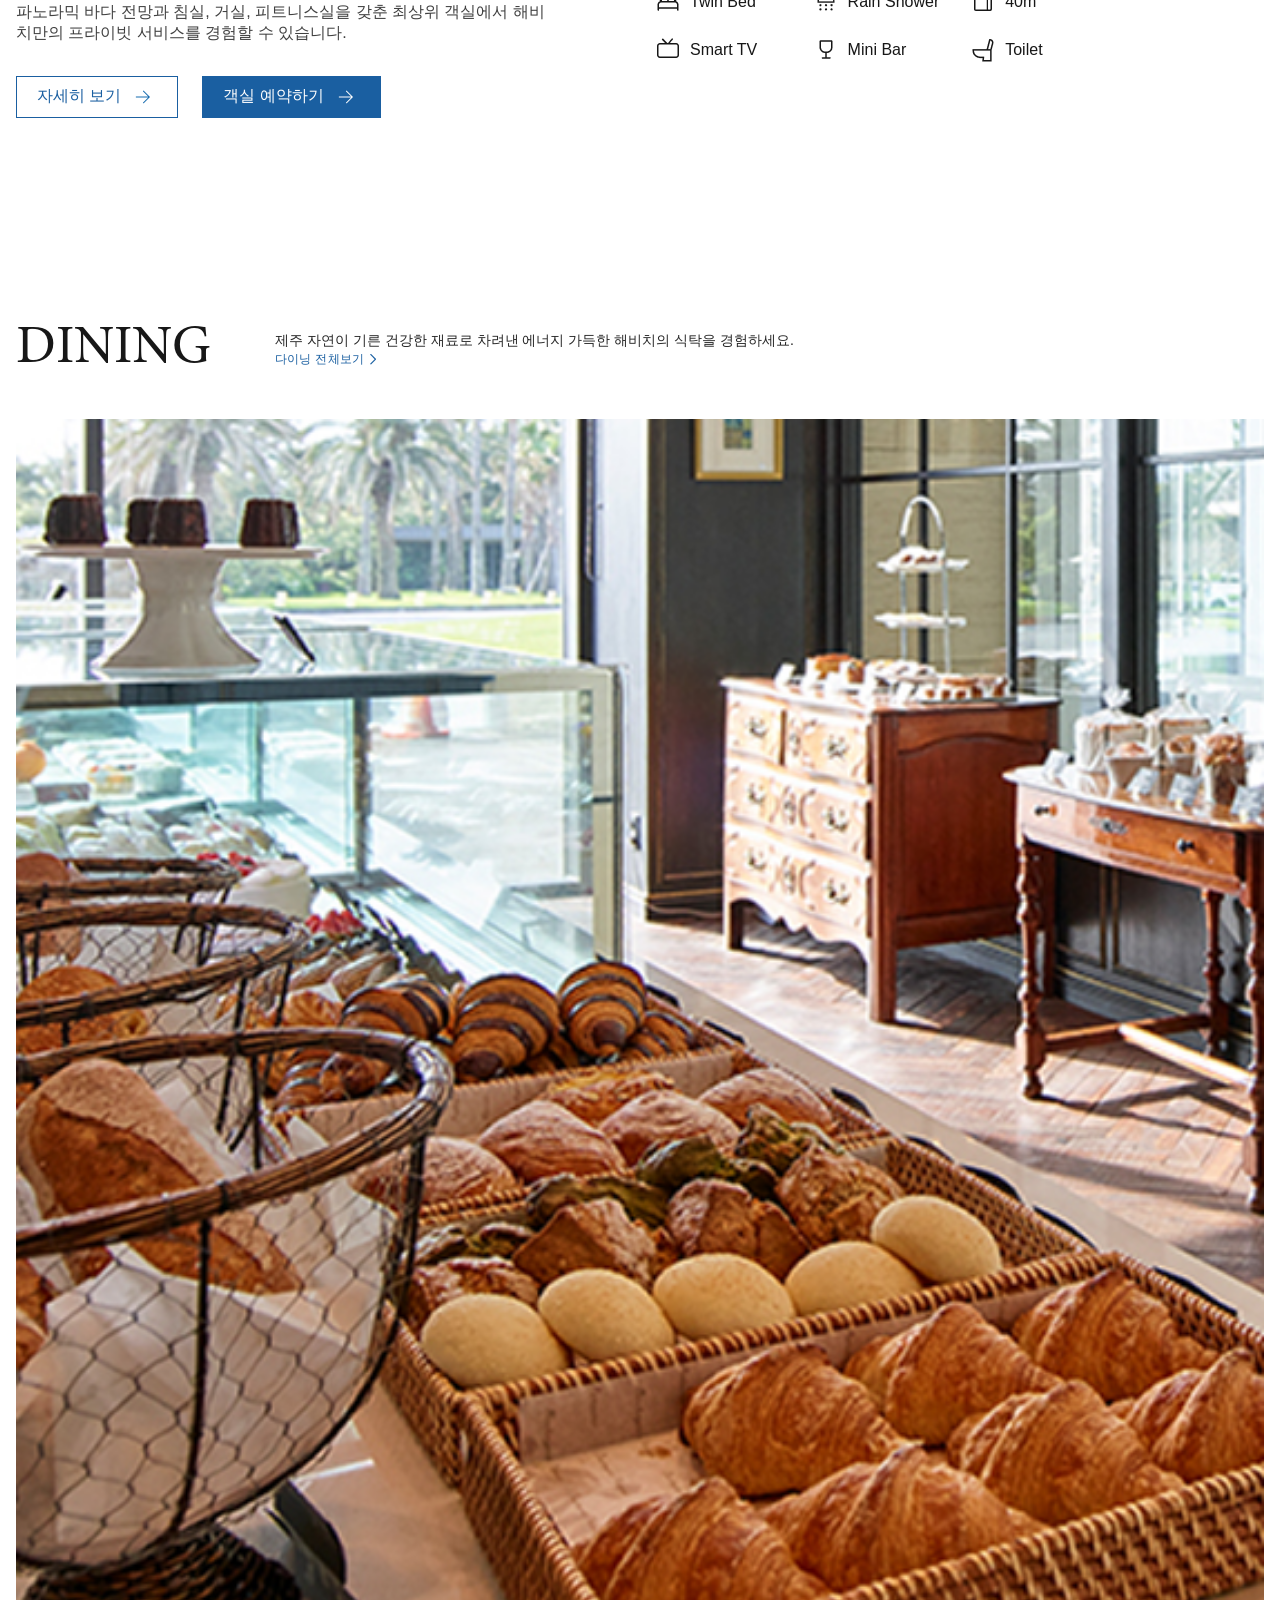
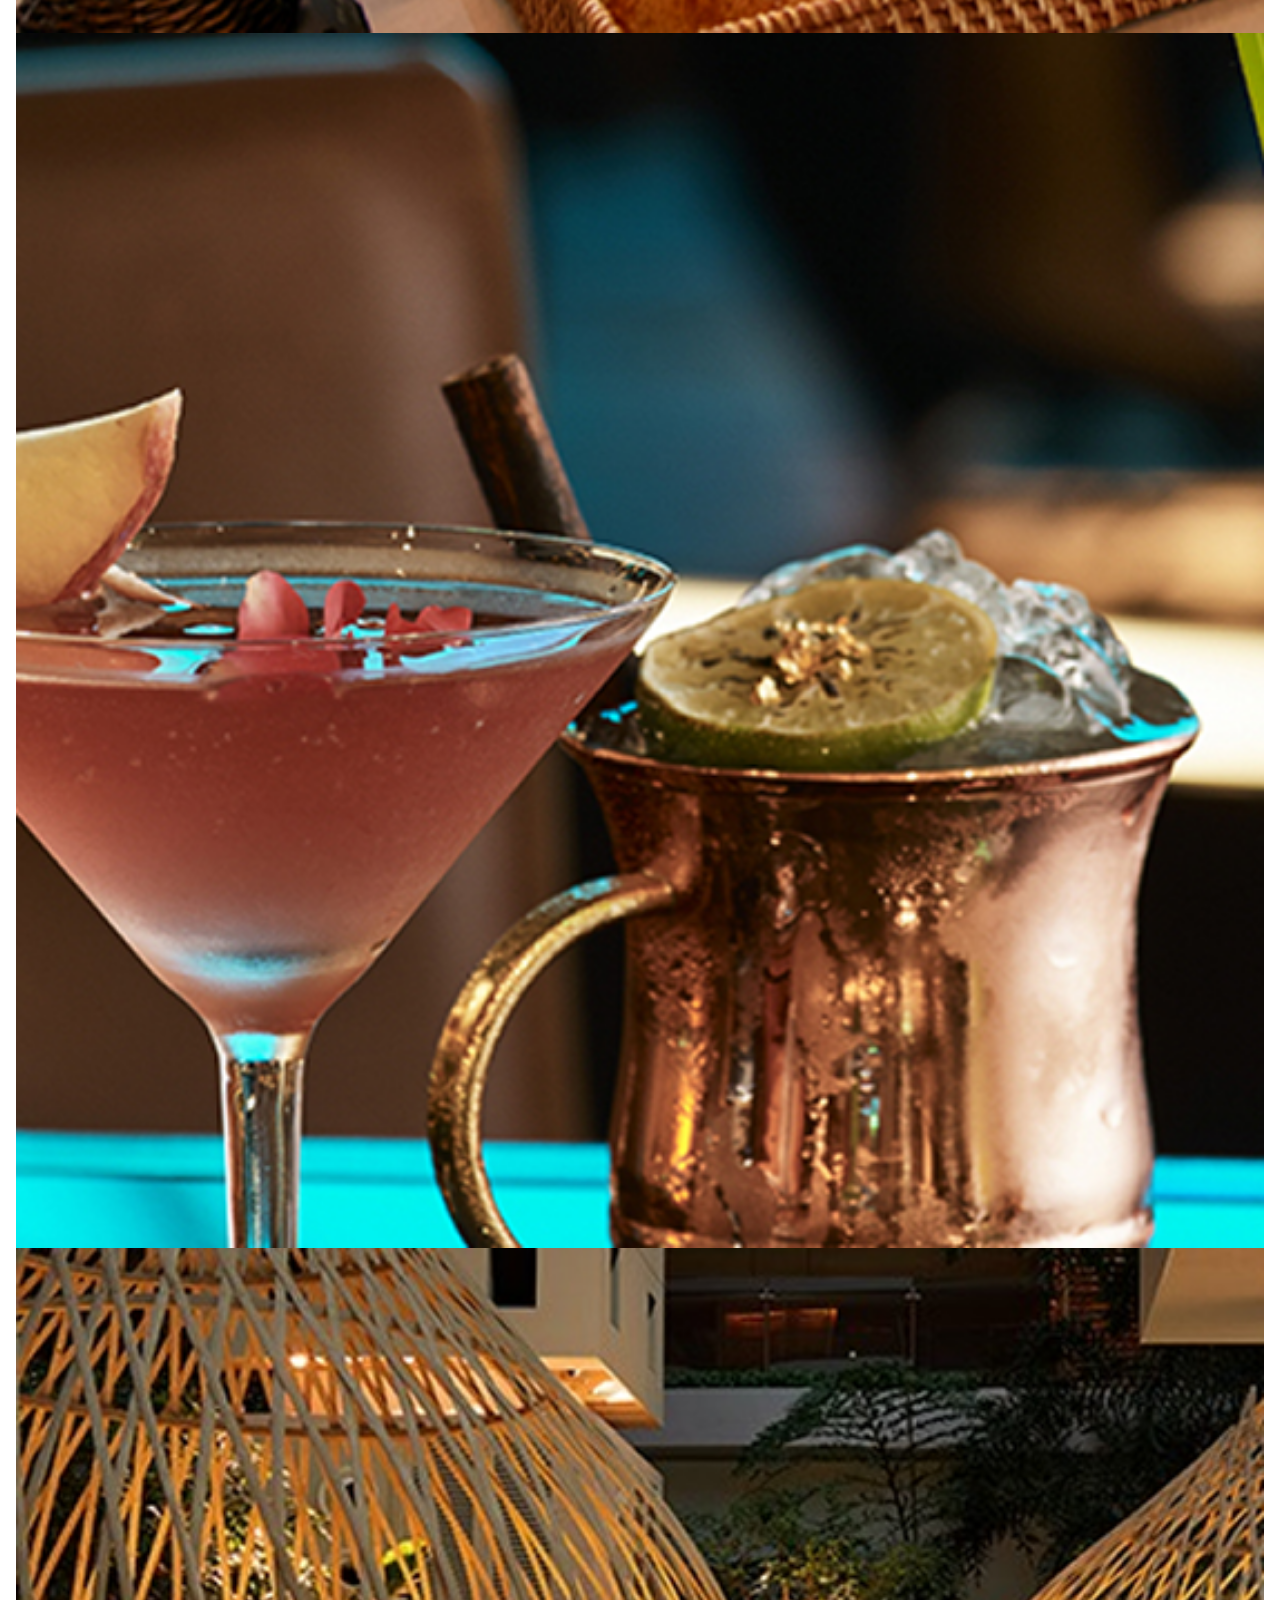
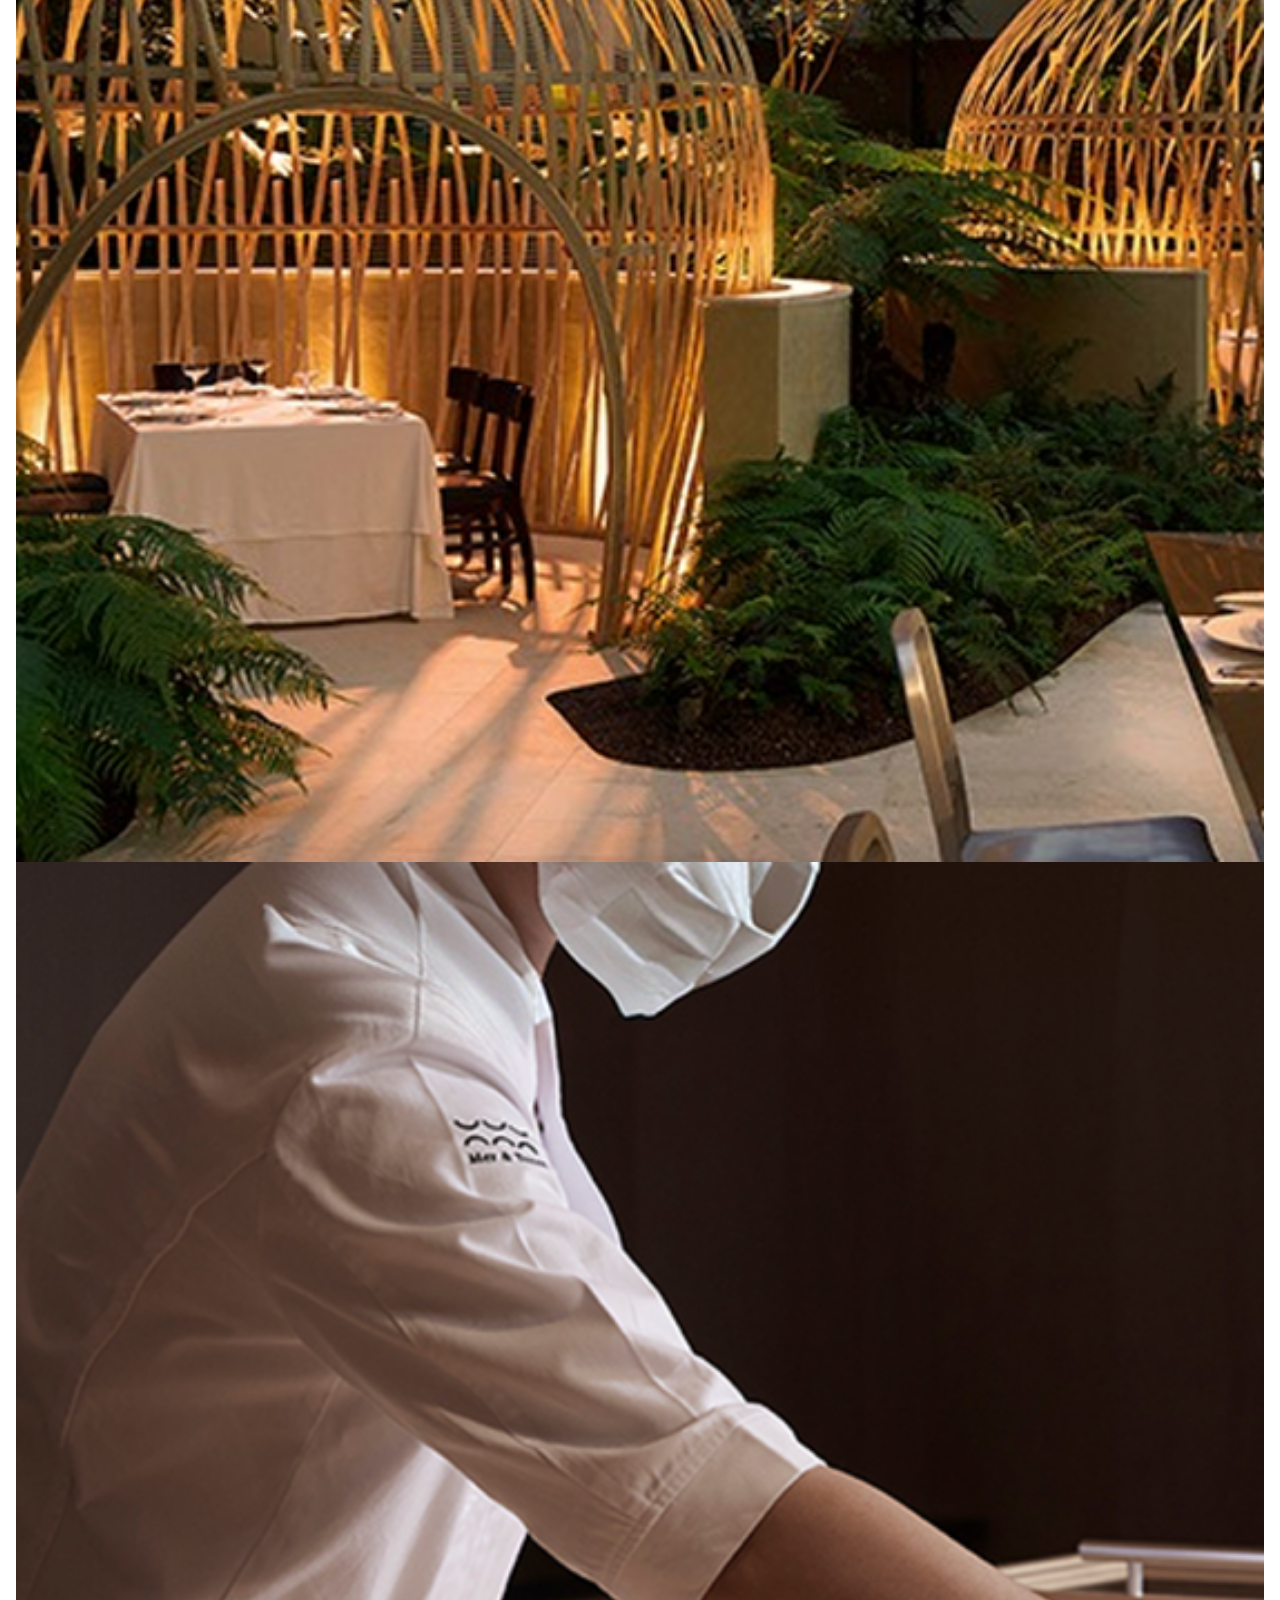
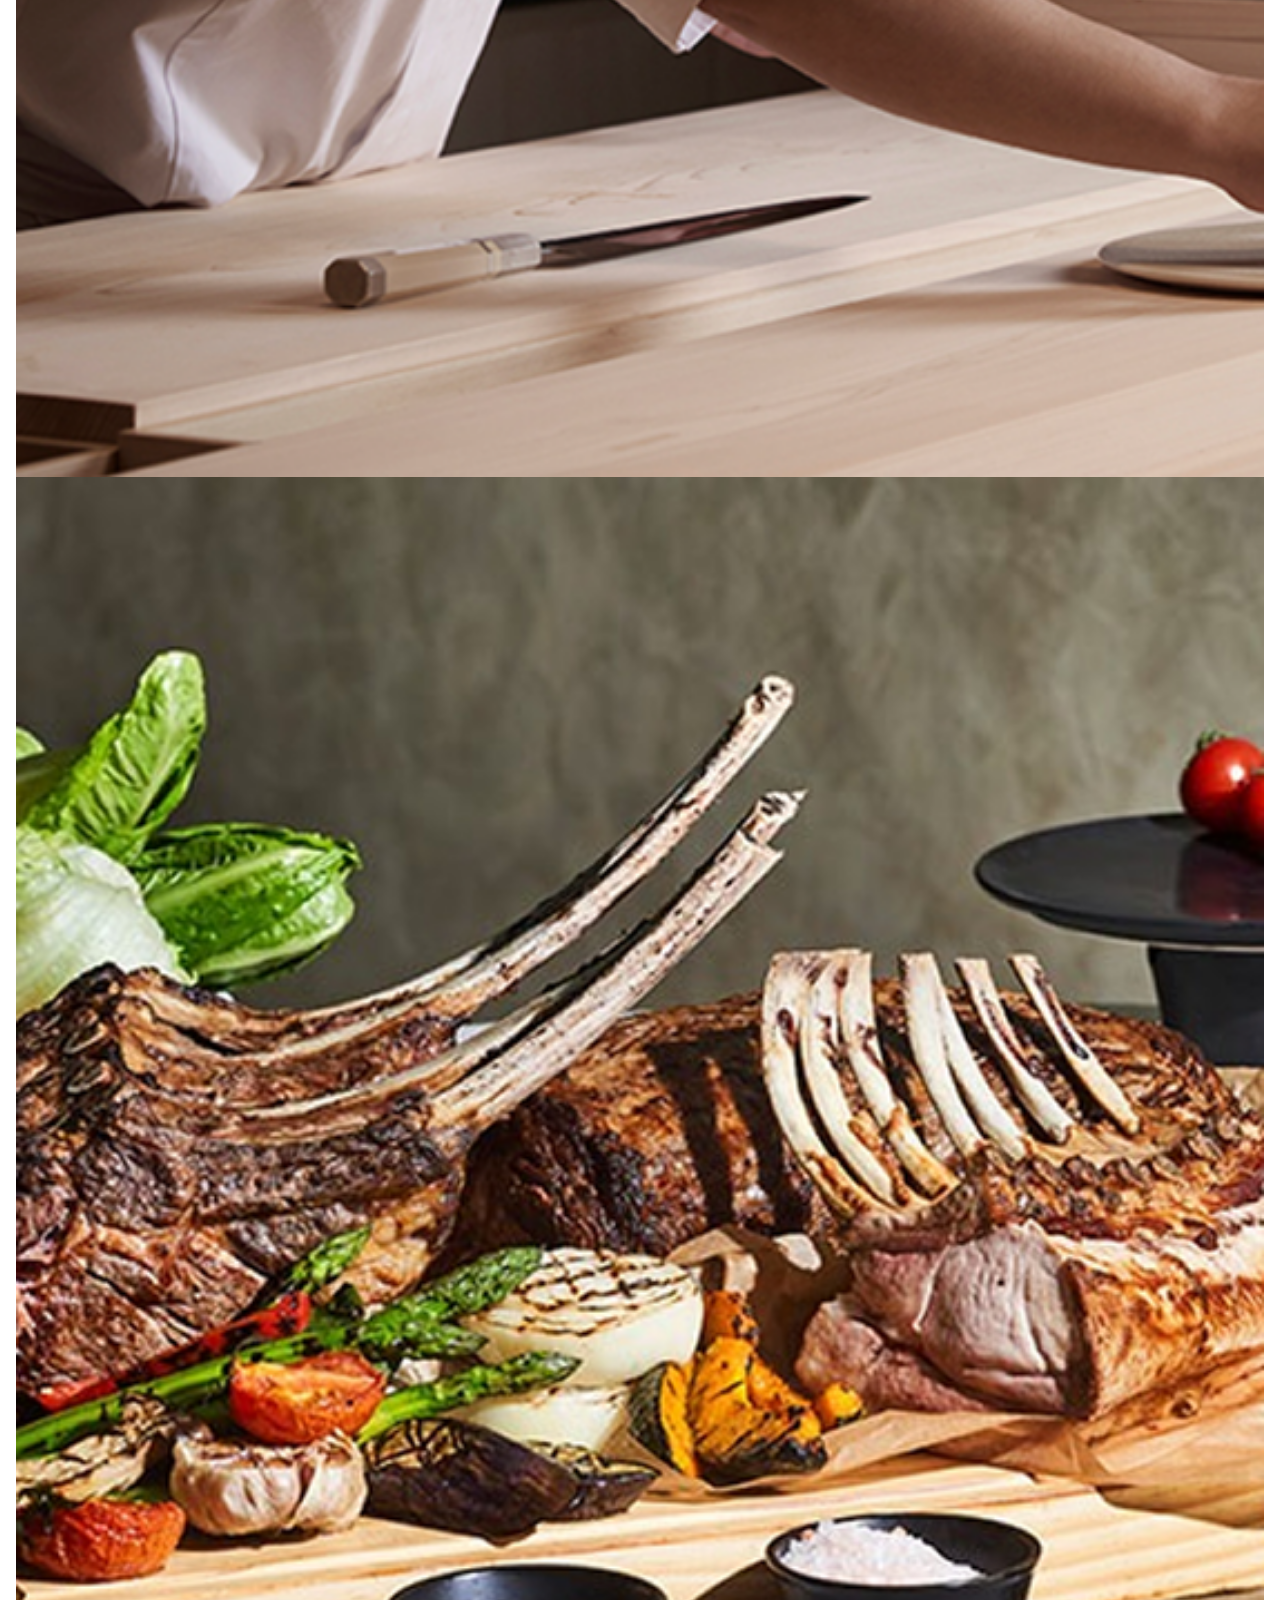
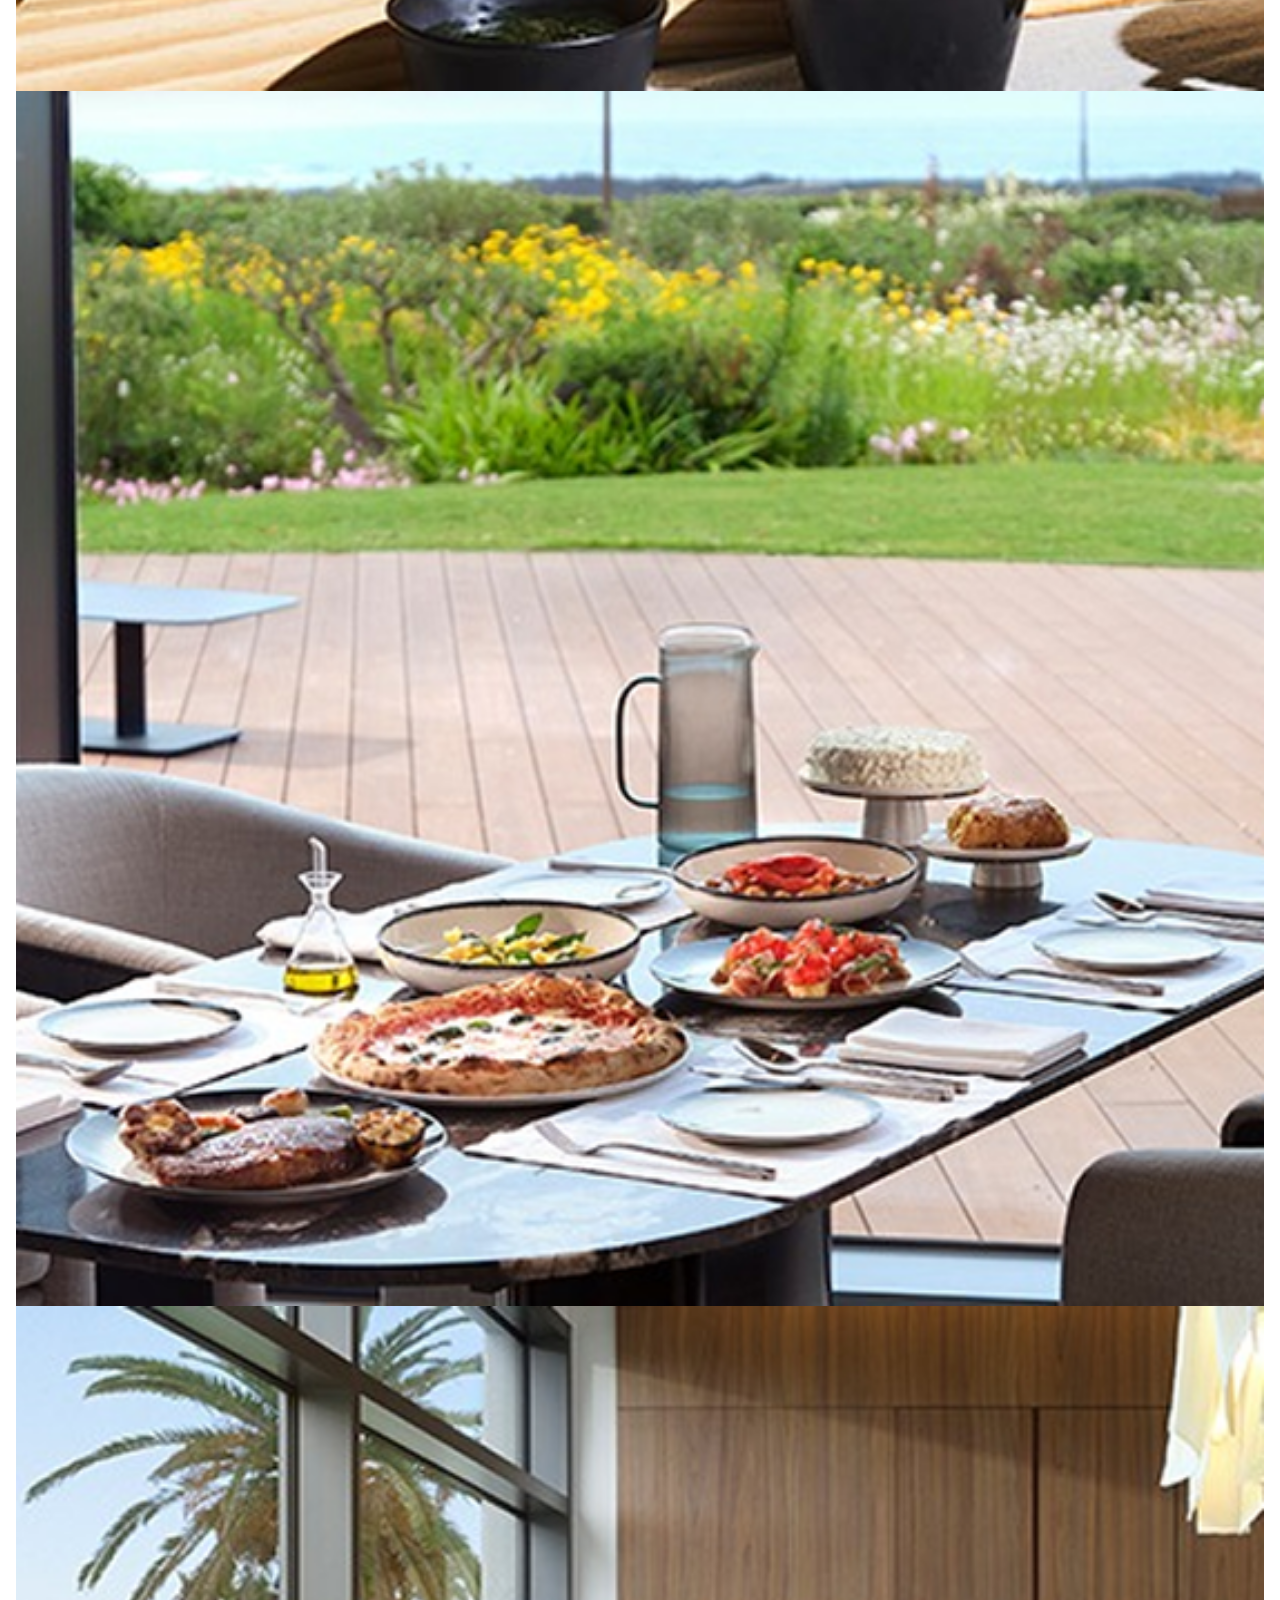
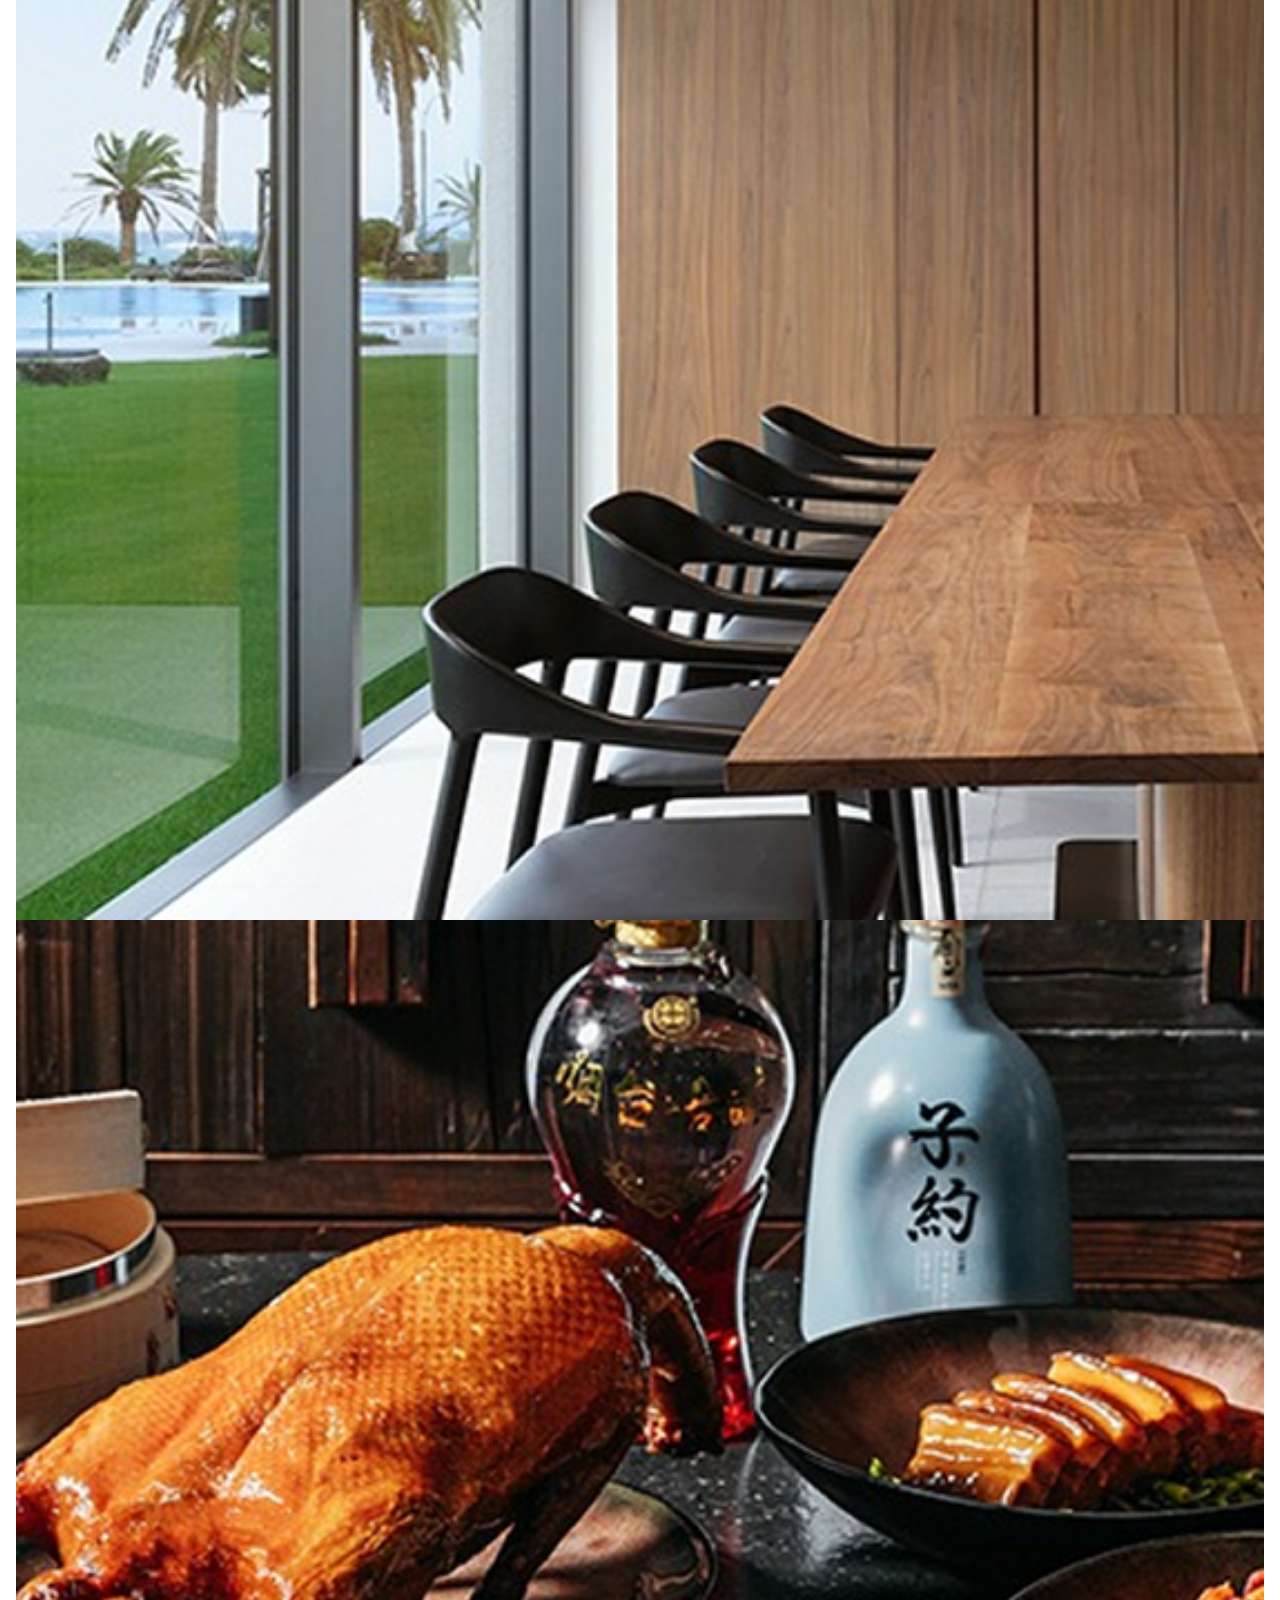
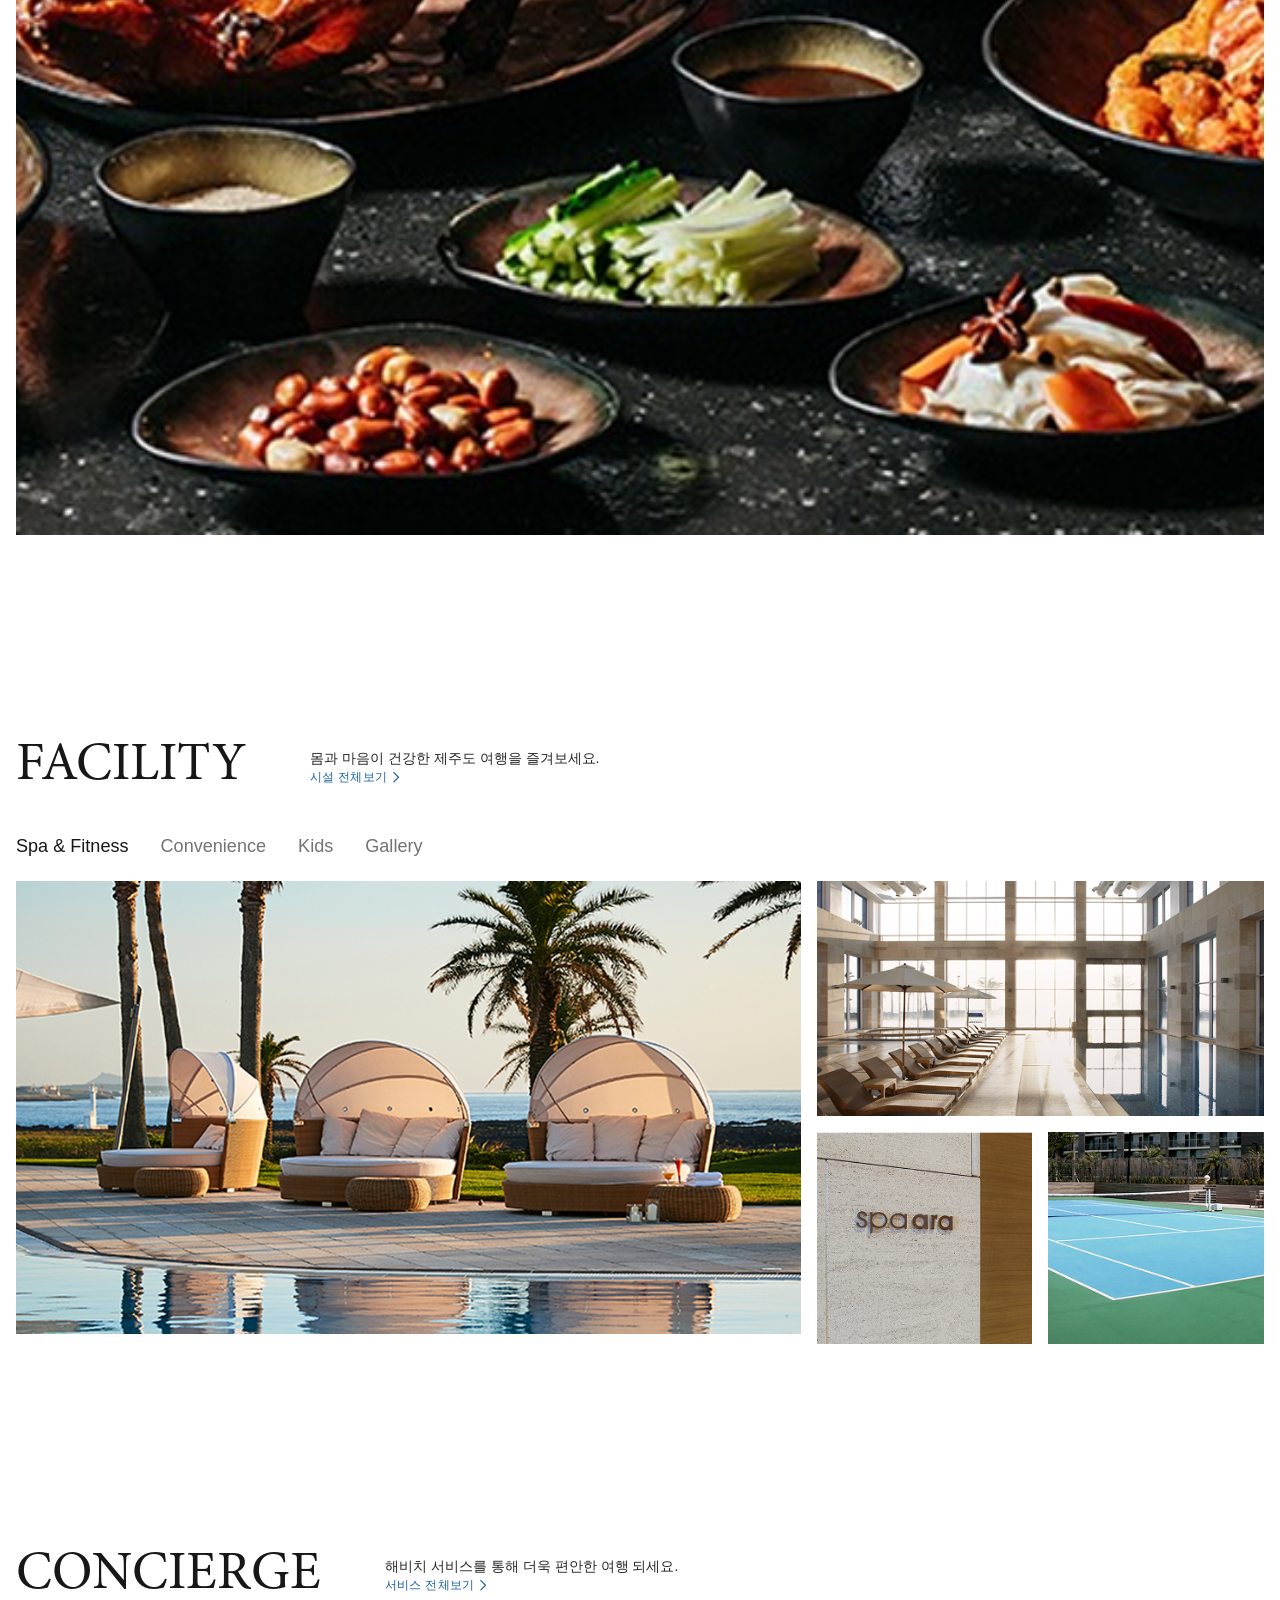
==== commit ca739dd2: "8/20-3수정" ====
--- a/index.html
+++ b/index.html
@@ -29,7 +29,12 @@
                     </a>
                 </h1>
                 <nav id="main-nav" aria-label="주요 메뉴">
-                    <button type="button" class="close-btn" aria-label="메뉴 닫기"><i aria-hidden="true" class="icon-close"></i></button>
+                    <div class="m-header">
+                        <button type="button" class="close-btn" aria-label="메뉴 닫기"><i aria-hidden="true" class="icon-close"></i></button>
+                        <h1 class="m-logo"><a href="#"><img src="./jeju_img/img_logo.png" alt=""></a></h1>
+                        <p class="re-right"><button class="btn btn-pri">예약하기</button></p>
+                    </div>
+
                     <ul class="main-menu">
                         <li>
                             <a href="#">스페셜오퍼</a>
@@ -190,6 +195,12 @@
                         </li>
                     </ul>
 
+                    <!-- div.m-gnb-list>li*3>a[href="#]>img+span -->
+                    <div class="m-gnb-list">
+                        <li><a href="#"><img src="./Icon/person.svg" alt=""><span>로그인</span></a></li>
+                        <li><a href="#"><img src="./Icon/schedule.svg" alt=""><span>마이페이지</span></a></li>
+                        <li><a href="#"><img src="./Icon/calendar-1.svg" alt=""><span>예약조회</span></a></li>
+                    </div>
                 </nav>
             </div>
             <div class="header-right">
@@ -217,7 +228,7 @@
     <hr>
 
     <!-- 2. main -->
-    <main id="main">
+    <main>
         <div class="main-slider-wrap">
             <div class="main-slider swiper">
                 <ul class="main-slider-list swiper-wrapper">
@@ -360,7 +371,7 @@
             </div>
         </div>
         <hr>
-        <section class="offer-wrap">
+        <section class="offer-wrap" id="main">
             <div class="inner">
                 <div class="title-box" data-aos="fade-right">
                     <h2 class="section-title">OFFER</h2>
@@ -450,15 +461,19 @@
                     <li class="active"><a href="#">Hotel</a> </li>
                     <li> <a href="#">Resort</a> </li>
                 </ul> -->
-                <div class="roomtabs">
-                    <ul role="tablist" aria-label="객실 유형">
+                <div class="room-tabs">
+                    <ul role="tablist" aria-label="객실 유형" class="room-tab-menu tab-menu">
                         <li role="presentation" class="active">
-                            <button type="button" role="tab" aria-controls="hotel panel">Hotel</button>
+                            <button type="button" role="tab" id="hotel-t" aria-controls="hotel panel">
+                                Hotel
+                            </button>
                         </li>
 
                         <li role="presentation">
                             <button type="button" role="tab" id="resort-tab" aria-selected="false"
-                                aria-controls="resort-panel" tabindex="-1">Resort</button>
+                                aria-controls="resort-panel" tabindex="-1">
+                                Resort
+                            </button>
                         </li>
                     </ul>
                 </div>
@@ -472,7 +487,6 @@
                             </div>
                             <div class="text-box inner">
                                 <div class="left">
-
                                     <h3>Honors G Space</h3>
                                     <p>제네시스의 정체성과 제주의 자연을 담아 차별화된 라이프스타일을 <br>경험하는 공간입니다.</p>
                                     <div>
@@ -715,10 +729,10 @@
                     </div>
                 </div>
                 <ul class="tab-menu">
-                    <li class="active"><a href="#">Spa & Fitness</a></li>
-                    <li><a href="#">Convenience</a></li>
-                    <li><a href="#">Kids</a></li>
-                    <li><a href="#">Gallery</a></li>
+                    <li class="active"><button>Spa & Fitness</button></li>
+                    <li><button>Convenience</button></li>
+                    <li><button>Kids</button></li>
+                    <li><button>Gallery</button></li>
                 </ul>
                 <div class="facility-list-wrap">
                     <div class="spa-fitness active">
@@ -847,8 +861,8 @@
                     </div>
                 </div>
                 <ul class="tab-menu">
-                    <li class="active"><a href="#">Service</a></li>
-                    <li><a href="#">Contacts</a></li>
+                    <li class="active"><button>Service</button></li>
+                    <li><button>Contacts</button></li>
                 </ul>
                 <div class="concierge-list-wrap">
                     <div class="service on">
@@ -1023,7 +1037,7 @@
             // centeredSlides: true,
 
             breakpoints: {
-                
+
                 768: {
                     // slidesPerView: 2.4,
                     spaceBetween: 16,
@@ -1032,7 +1046,7 @@
                 1279: {
                     // slidesPerView: 2.4,
                     spaceBetween: 24,
-                    centeredSlides:true,
+                    centeredSlides: true,
 
                 },
             },
--- a/css/style.css
+++ b/css/style.css
@@ -36,7 +36,7 @@
 
 .inner {
     max-width: var(--inner-width);
-    background-color: rgba(23, 154, 219, 0.2);
+    /* background-color: rgba(23, 154, 219, 0.2); */
     margin: 0 auto;
     padding: 0 1em;
 }
@@ -44,7 +44,8 @@
 
 /* pc 에서 숨기기 */
 .ham-btn,
-.close-btn {
+.m-header,
+.m-gnb-list {
     display: none;
 }
 
@@ -52,7 +53,7 @@
 /* header */
 header {
     position: fixed;
-    background-color: rgba(0, 0, 255, 0.2);
+    /* background-color: rgba(0, 0, 255, 0.2); */
     width: 100%;
     /* padding: 18px 0 0; */
     z-index: 1000;
@@ -94,7 +95,7 @@
 }
 
 .main-menu>li {
-    background: pink;
+    /* background: pink; */
 }
 
 
@@ -283,7 +284,7 @@
     left: 50%;
     bottom: 250px;
     color: #fff;
-    background-color: rgba(0, 0, 255, 255, 0.2);
+    /* background-color: rgba(0, 0, 255, 255, 0.2); */
     width: 1440px;
     transform: translateX(-50%);
 }
@@ -305,7 +306,7 @@
 .main-slider-list>li .text-box>.main-slider-more>a {
     display: inline-block;
     border: 1px solid #fff;
-    /* padding: 8px 12px; */
+    padding: 8px 12px;
     /* padding:12px 52px 12px 20px; */
     font-size: 14px;
     /* position:relative; */
@@ -316,18 +317,18 @@
     color: #fff;
 }
 
-/* .main-slider-list>li .text-box>.main-slider-more>a::after {
+.main-slider-list>li .text-box>.main-slider-more>a::after {
     content: "";
     display: block;
     width: 24px;
     height: 24px;
     background: url(../Icon/arrow-white.png);
      
-    position:absolute;
+    /* position:absolute;
     top: 50%;
     right:16px;
-    transform: translateY(-50%);
-} */
+    transform: translateY(-50%); */
+}
 
 .main-slider-list>li .img-box>img {
     width: 100%;
@@ -348,6 +349,7 @@
     display: flex;
     padding: 20px 32px;
     justify-content: space-between;
+    padding: 20px 32px;
 }
 
 /* 자식요소 옆으로 붙이기 간격 48px */
@@ -442,15 +444,26 @@
     margin-bottom: 1.5em;
 }
 
-.tab-menu>li>a {
+/* .tab-menu>li>button {
     color: var(--Neutral-500);
     font-weight: 300;
     font-size: 1.13em;
 }
 
-.tab-menu>.active>a {
+.tab-menu>.active>button {
     color: var(--Neutral-900);
     font-weight: 500;
+} */
+
+.tab-menu>li>button{
+    color:var(--Neutral-500);
+    font-weight:300;
+    font-size:1.13em;
+}
+
+.tab-menu>.active>button{
+    color:var(--Neutral-900);
+    font-weight:500;
 }
 
 .btn>a {
@@ -505,7 +518,7 @@
 }
 
 .more-btn>a {
-    color: var(--Primary-color);
+    /* color: var(--Primary-color); */
     display: flex;
     gap: 4px;
 }
@@ -514,7 +527,7 @@
     content: "";
     display: block;
     width: 8px;
-    height: 18px;
+    height: 19px;
     background: url(../Icon/arrow-more.png);
 
 }
@@ -563,7 +576,8 @@
     transition: 0.5s;
 }
 
-.offer-list>li:hover .img-box>.img-bg {
+.offer-list>li:hover .img-box>.img-bg,
+.offer-list>li:focus-within .img-box>.imb-bg {
     opacity: 1;
 
 }
@@ -591,7 +605,7 @@
     margin: 12px 0;
     display: flex;
     font-size: 0.88em;
-    gap: 7px;
+    gap: 12px;
 }
 
 .offer-list>li .text-box>.offer-kind>span {
@@ -627,10 +641,6 @@
 
 }
 
-.offer-list>li:hover .img-box>.img-bg,
-.offer-list>li:focus-within .imgbox>.img-bg {
-    opacity: 1;
-}
 
 /* rooms */
 /* .room-type-wrap{} */
@@ -870,6 +880,7 @@
 .membership-wrap {
     background: #C5DFF4;
     padding: 60px 0;
+    margin-top:10em;
 
 
 }
@@ -1011,7 +1022,8 @@
 @media screen and (max-width:1440px) {
     .main-slider-list>li .text-box {
         width: 100%;
-        bottom: 50%;
+        bottom: 10%;
+        padding:1em;
     }
 
     .reservation-wrap {
@@ -1028,7 +1040,7 @@
     }
 
     .header-inner {
-        padding: 1em 0;
+        padding: 1em;
     }
 
     .header-inner>div {
@@ -1042,11 +1054,12 @@
 
     #main-nav {
         position: fixed;
-        right: 0%;
-        background: #fff;
+        right: -100%;
+        background: rgba(255,255,255,0.8);
         width: 100%;
+        height:100vh;
         top:0;
-        padding:1.5em;
+        padding:1em 1.5em;
     }
 
     .main-menu {
@@ -1057,6 +1070,23 @@
         padding:1em 0;
         border-bottom:1px solid var(--Neutral-300);
         color:var(--Neutral-900);
+        display:flex;
+        justify-content: space-between;
+        align-items: center;
+    }
+
+    .main-menu>li>a::after {
+        content: "\E800";
+        font-family:"fontello";
+        font-size:0.7em;
+        
+        /* width:24px; */
+        /* height:24px; */
+    }
+
+    .main-menu>li:hover>a::after,
+    .main-menu>li.active>a::after{
+        content:"\e802";
     }
 
     .depth2 {
@@ -1068,21 +1098,52 @@
     .depth2>li{
         width:100%;
     }
+
     .main-menu>li:hover .depth2{
         display:block;
     }
 
+    .depth3{
+        display:none;
+        text-indent:4em;
+    }
+
     /* 보여주기 */
-    .ham-btn,.close-btn {
+    .ham-btn {
         display: block;
         width: 32px;
         
 
     }
+    .m-header,
+    .m-gnb-list {
+        display:flex;
+        justify-content:space-between;
+        color:var(--Neutral-900);
+
+    }
+    .m-header .m-logo img{
+        filter:invert();
+        width:100px;
+    }
+
 
     .close-btn .icon-x{
         color:#000;
         font-size:2em;
+    }
+
+    .m-gnb-list {
+        margin-top:2em;
+    }
+
+    .m-gnb-list>li>a {
+        display:flex;
+        gap:0.5em;
+        align-items:center;
+    }
+    .m-gnb-list>li>a img {
+        width:2em;
     }
 
     /* header main-menu */
@@ -1154,7 +1215,7 @@
     }
 
     .main-slider-list>li .img-box {
-        height: 60vh;
+        height: 100vh;
     }
 
     .main-slider-list>li .img-box img {
@@ -1235,7 +1296,7 @@
 
     /* .offer */
     .offer-list>li {
-        flex: 0 0 cal((100% - 1em) / 2);
+        flex: 0 0 calc((100% - 1em) / 2)
     }
 
     .room-type-wrap>div>ul .text-box .right {
@@ -1249,6 +1310,10 @@
     /* footer */
     footer {
         padding: 2em 0;
+    }
+
+    .footer-logo{
+        width:100px;
     }
 
     .footer-menu {
